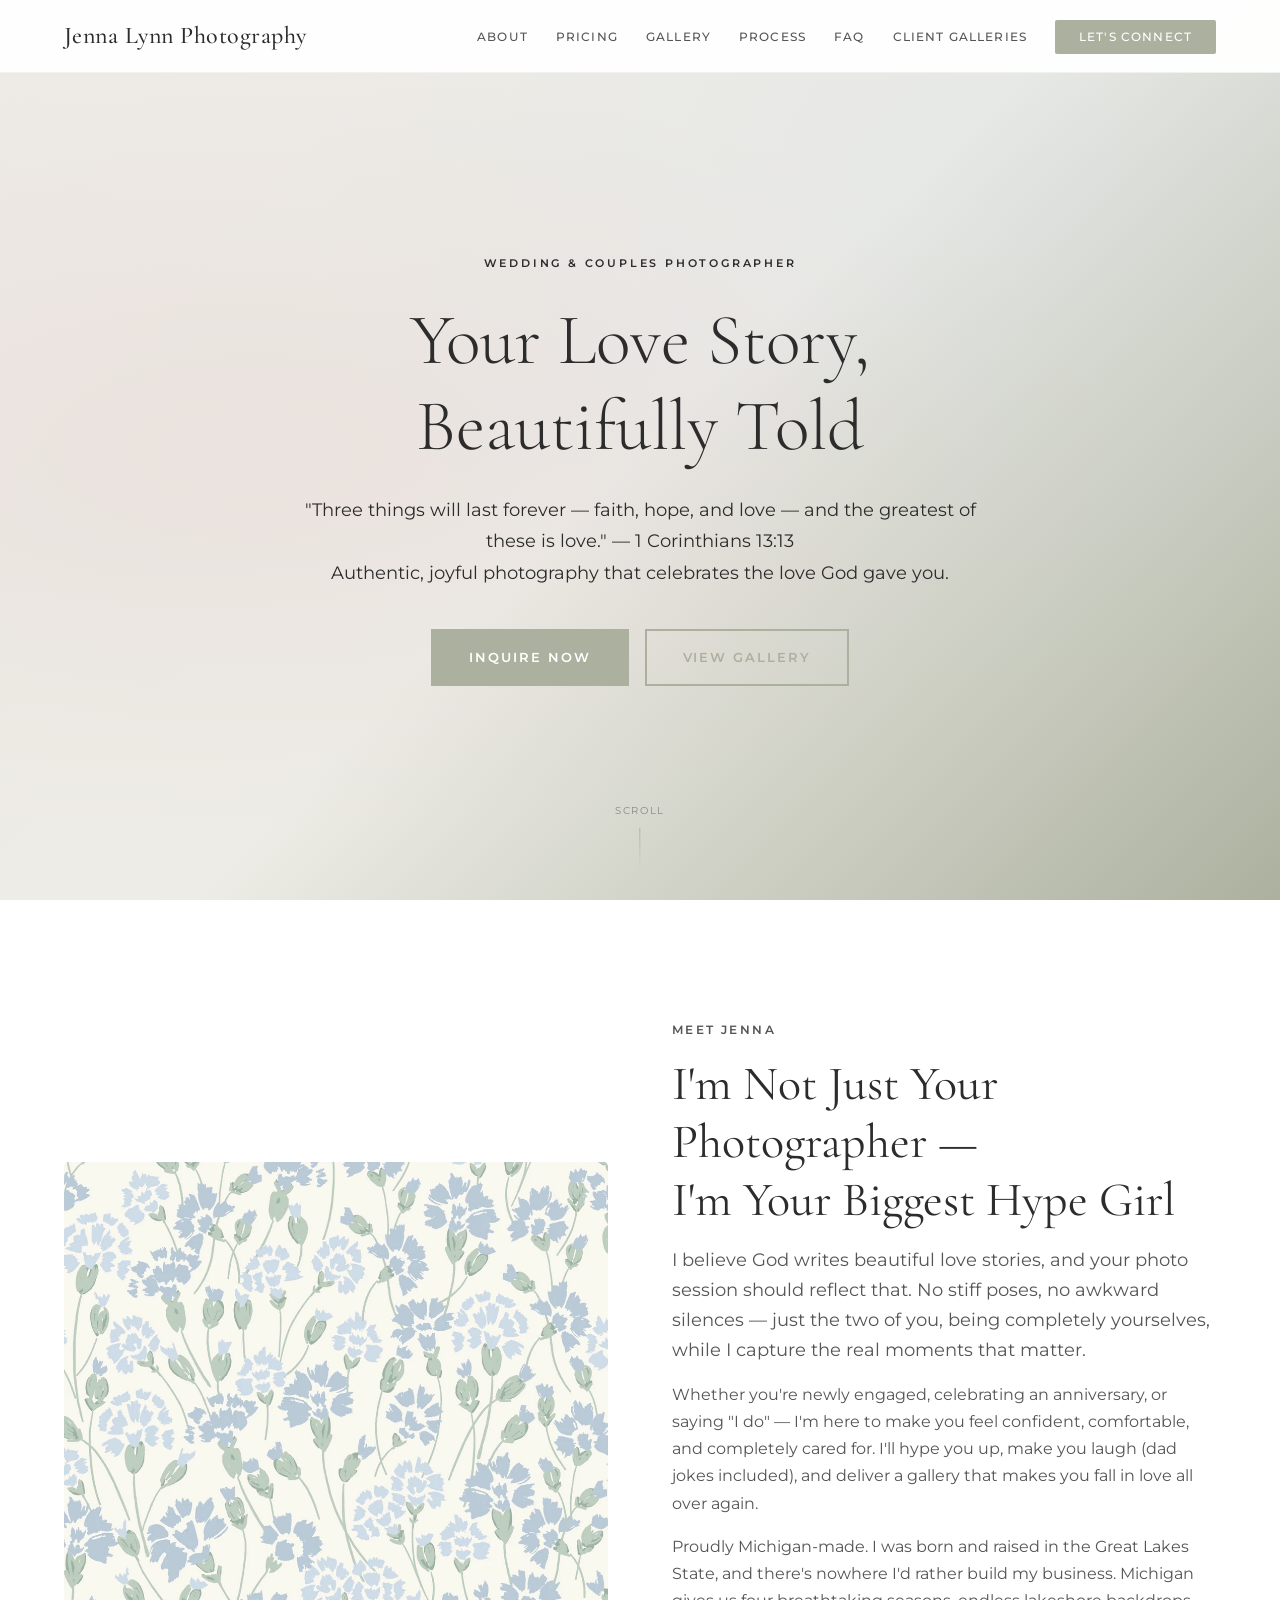
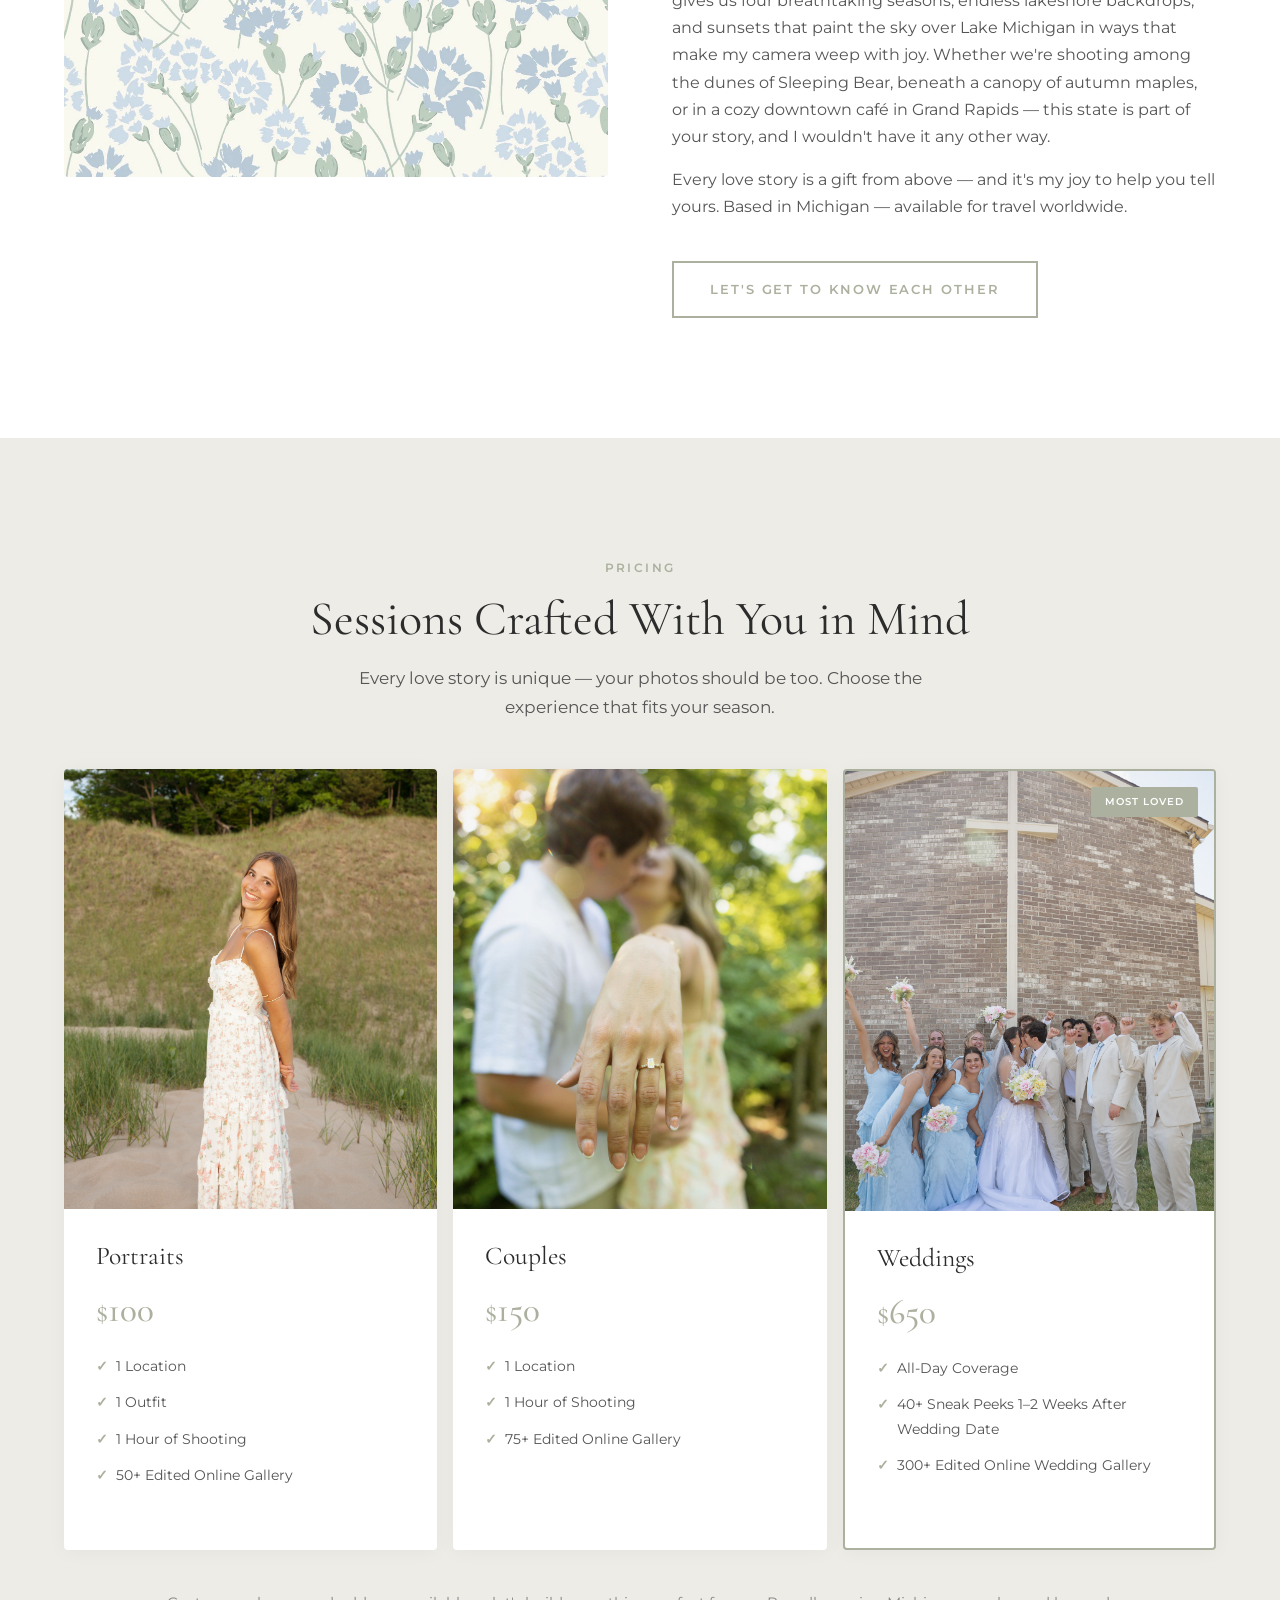
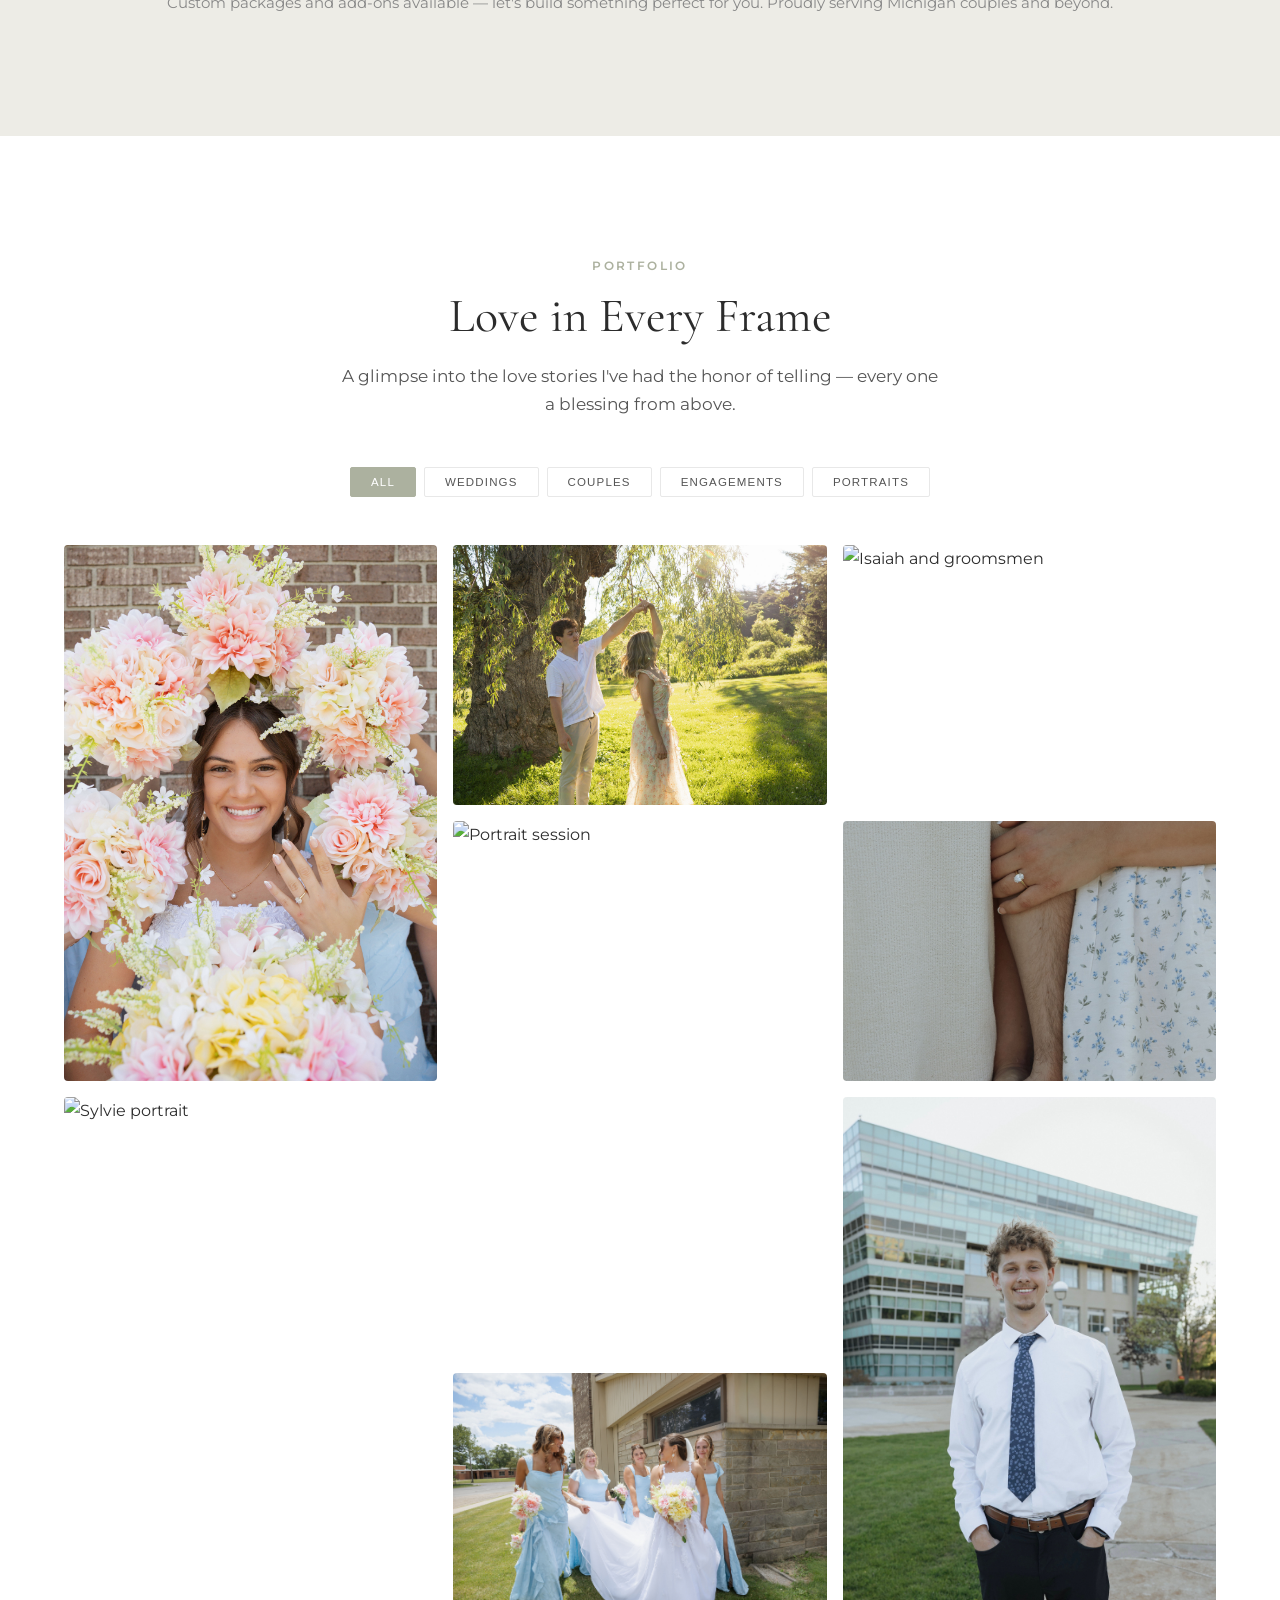
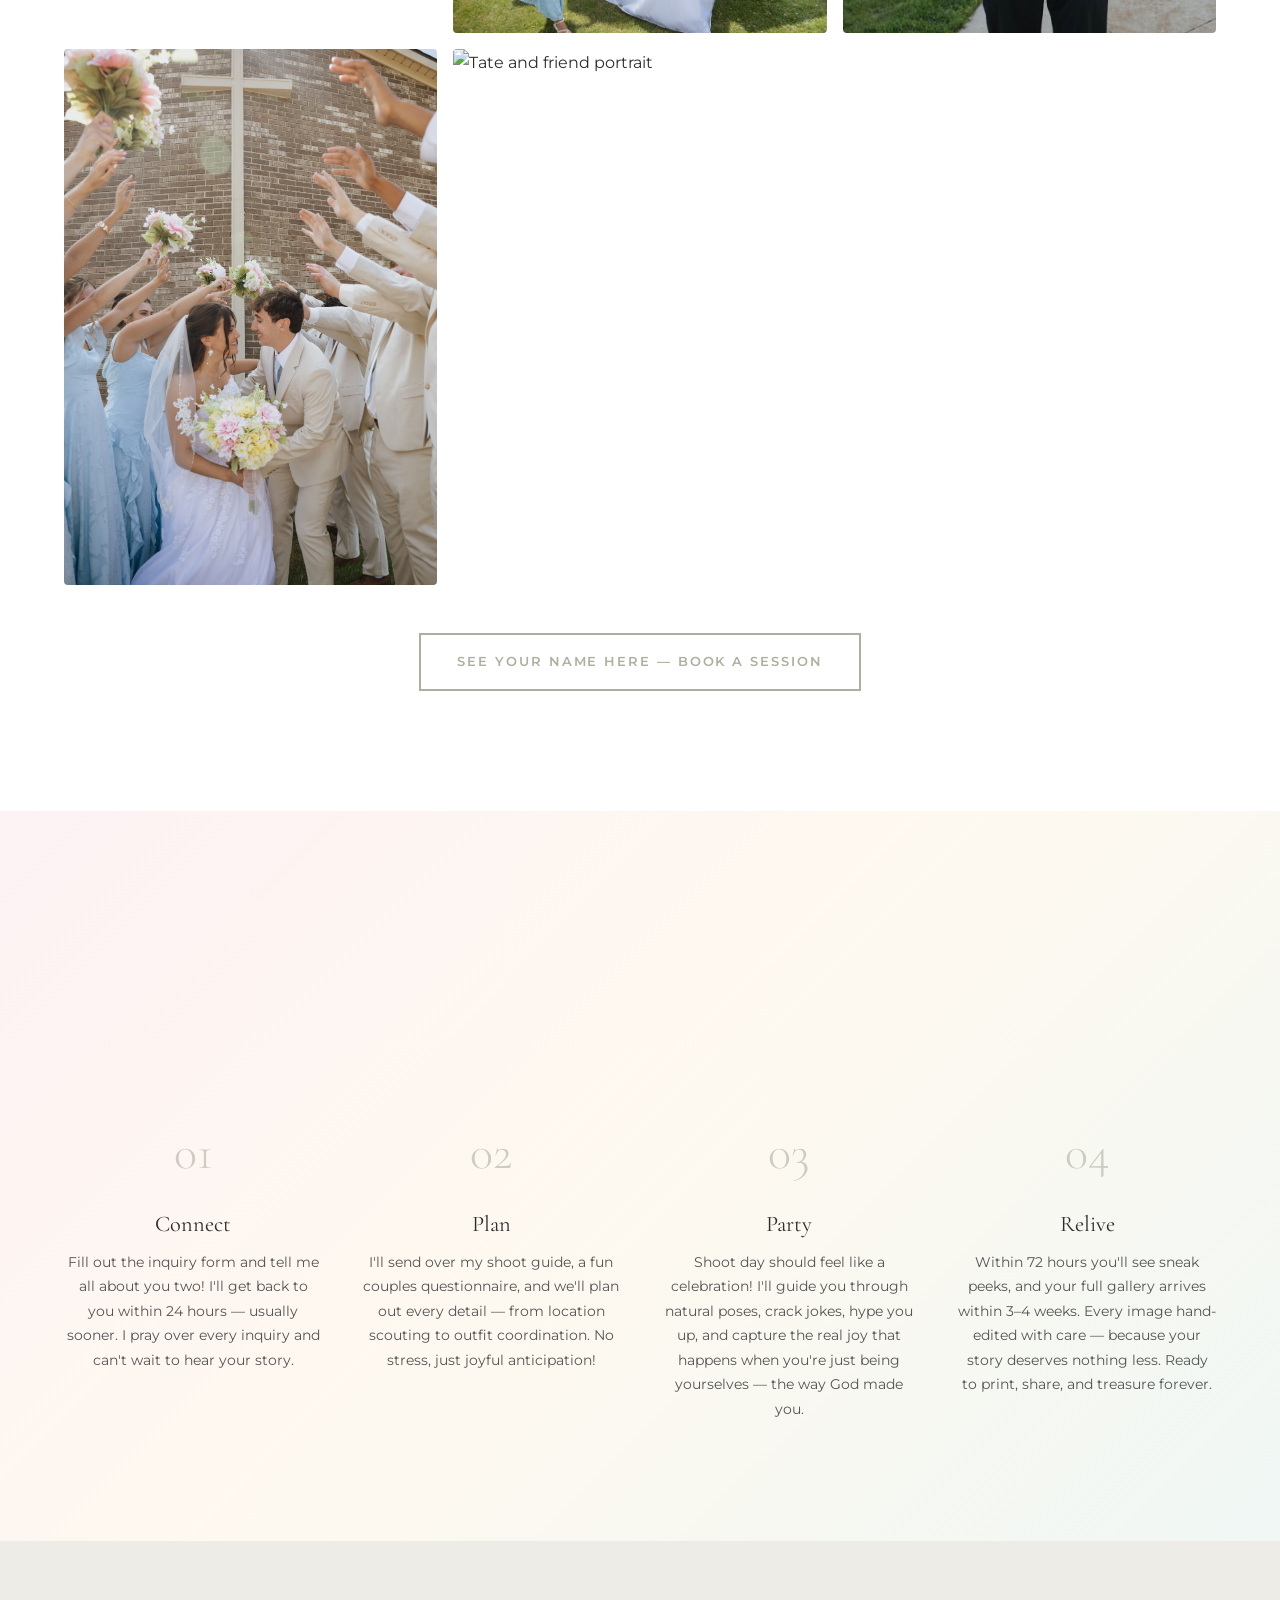
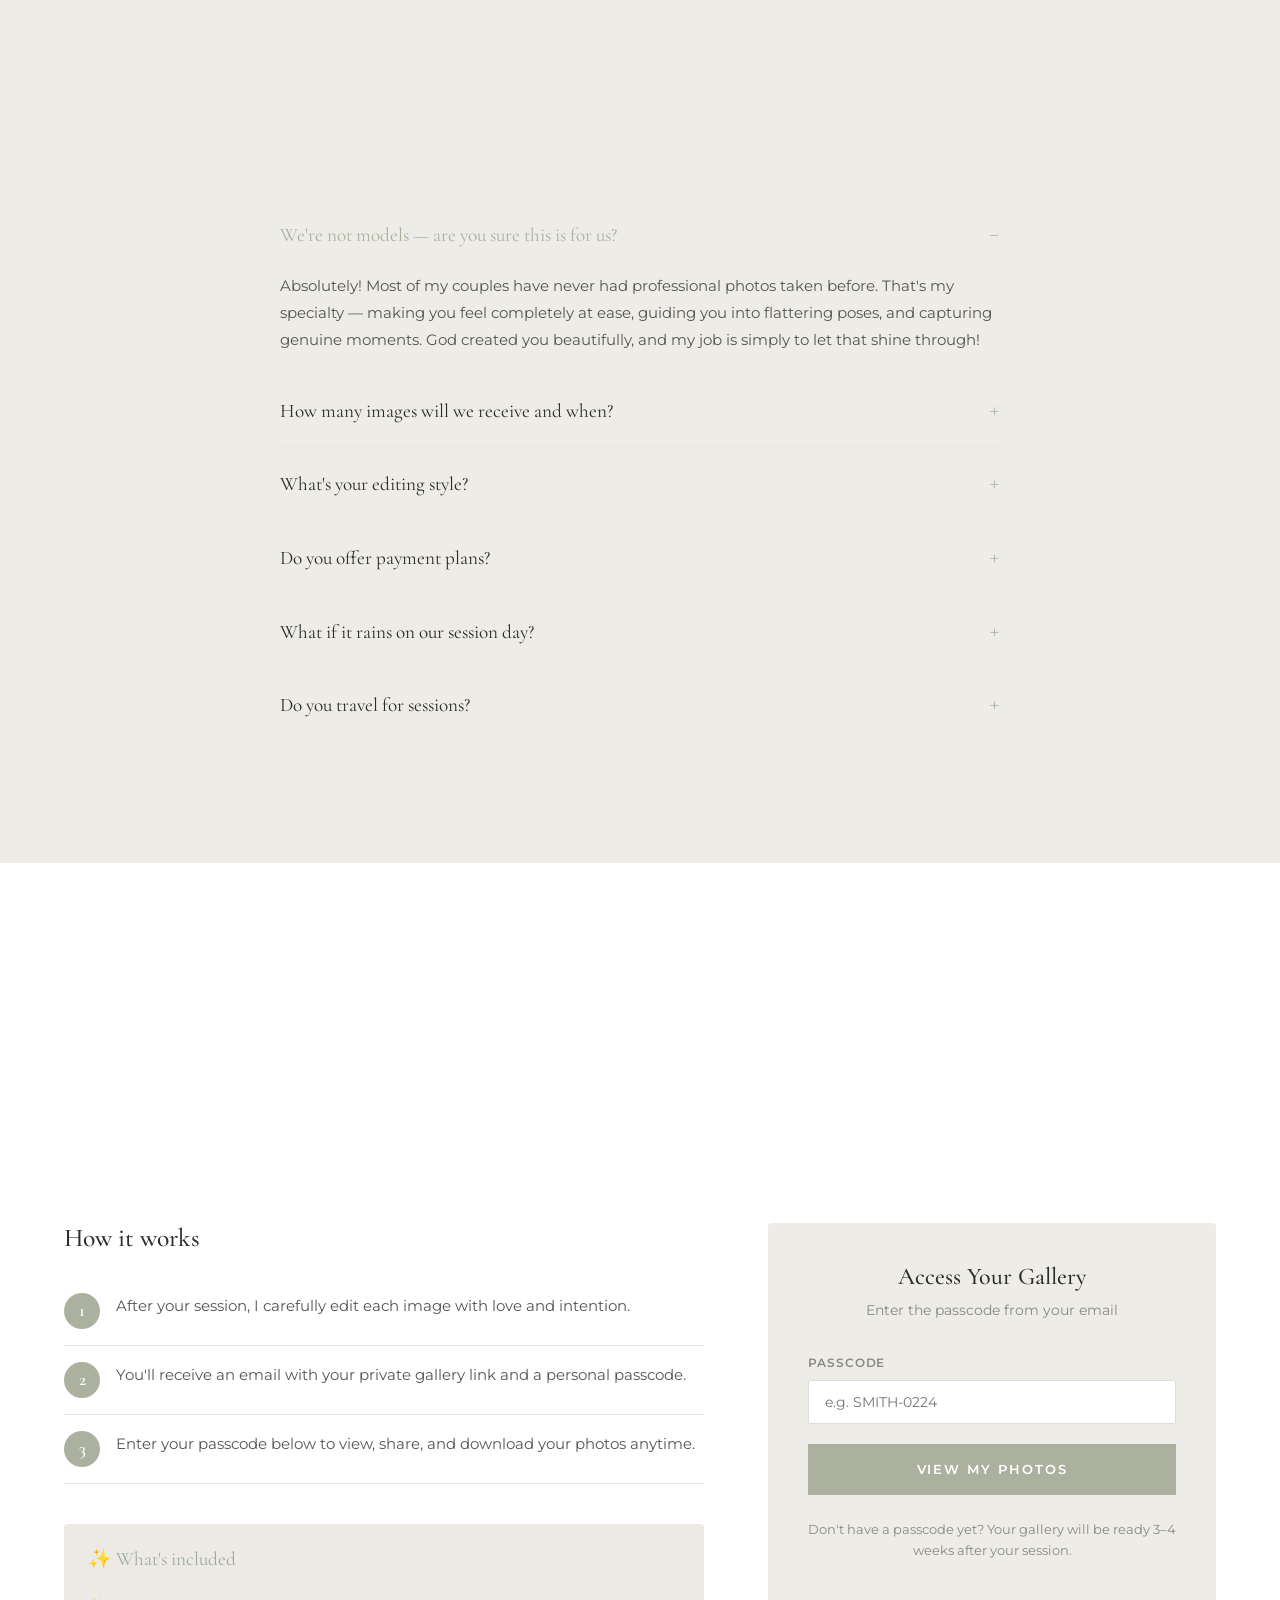
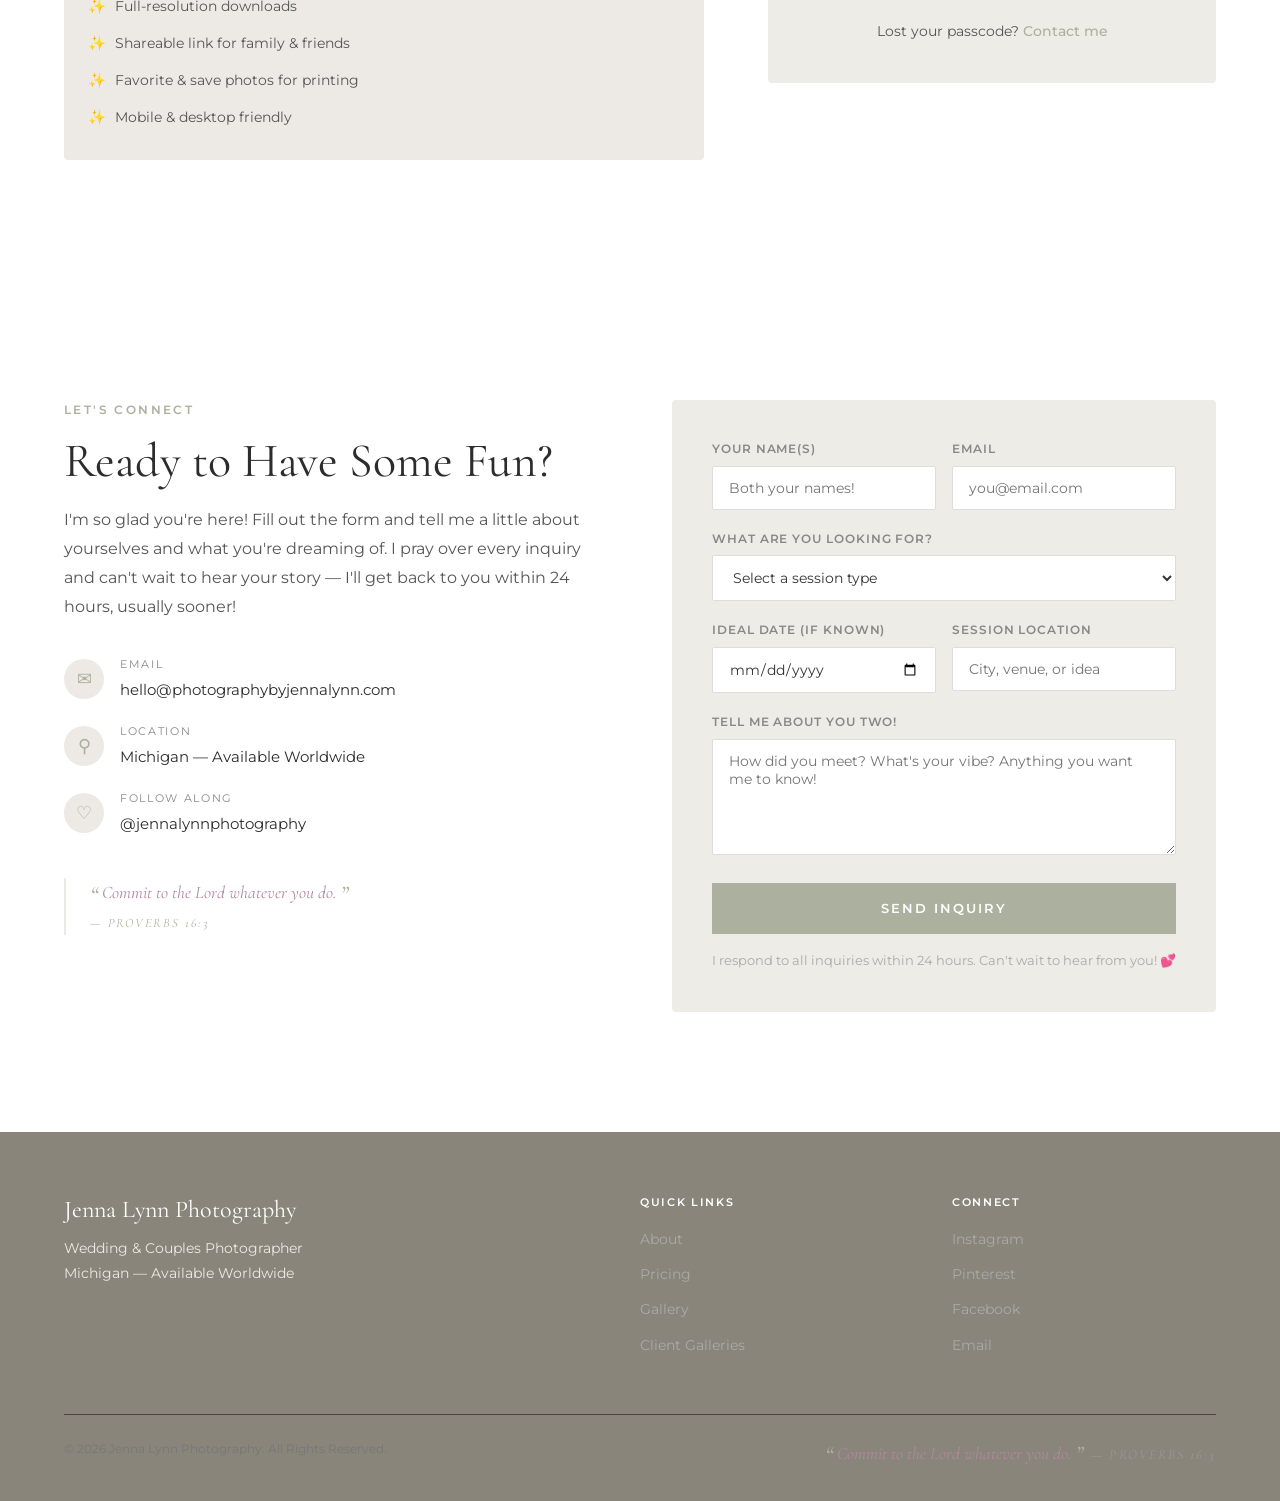
==== index.html @ 7e431a36 "Add new about-section portrait photo - Added jenna-portrait-new.jpg (1080x1221, EXIF stripped) to ab" ====
<!DOCTYPE html>
<html lang="en">
<head>
    <meta charset="UTF-8">
    <meta name="viewport" content="width=device-width, initial-scale=1.0">
    <meta name="description" content="Wedding and couples photography in Michigan, available worldwide. Sessions crafted with you in mind.">
    <title>Jenna Lynn Photography — Wedding &amp; Couples Photography</title>
    <meta property="og:type" content="website" />
    <meta property="og:title" content="Jenna Lynn Photography — Wedding &amp; Couples Photography" />
    <meta property="og:description" content="Wedding and couples photography in Michigan, available worldwide." />
    <meta property="og:image" content="photos/about/jenna-portrait-new.jpg" />
    <link rel="preconnect" href="https://fonts.googleapis.com">
    <link rel="preconnect" href="https://fonts.gstatic.com" crossorigin>
    <link href="https://fonts.googleapis.com/css2?family=Cormorant+Garamond:ital,wght@0,300;0,400;0,500;0,600;0,700;1,300;1,400;1,500&family=Montserrat:wght@300;400;500;600&display=swap" rel="stylesheet">
    <link rel="stylesheet" href="css/style.css">
    <style>
    /* ─── Theme Overrides (from CMS) ─── */
    :root {
        --rose: #acb19f;
        --rose-deep: #9baaa2;
        --rose-light: #edeae5;
        --charcoal: #2c2c2c;
        --gray: #555555;
        --ivory: #ffffff;
        --cream-deep: #edece6;
    }
    body { background: #ffffff; color: #2c2c2c; }
    .footer { background: #8a857a; color: #edeae5; }
    .section-pad, .about, .services, .portfolio, .process,
    .faq, .galleries, .contact {
        padding-top: 120px;
        padding-bottom: 120px;
    }
    .packages-grid { grid-template-columns: repeat(3, 1fr); gap: 16px; }
    .portfolio-grid { grid-template-columns: repeat(3, 1fr); gap: 16px; }
    .package-card { border-radius: 4px; }
    .btn { border-radius: 0px; }
    .ps-masonry { column-count: 3; column-gap: 4px; }
    .hero { background: linear-gradient(135deg, #edeae5 0%, #edece6 50%, #acb19f 100%); }
.hero-title, .hero-tag, .hero-sub { color: #2c2c2c; }

        @media (max-width: 600px) {
            .packages-grid, .portfolio-grid { grid-template-columns: repeat(1, 1fr) !important; gap: 0px !important; }
            .ps-masonry { column-count: 1 !important; column-gap: 0px !important; }
            body { font-size: 0.7rem; }
            .hero { min-height: 70vh !important; }
            .hero-title { font-size: 2.5rem !important; }
            .about, .services, .portfolio, .process, .faq, .galleries, .contact {
                padding-top: 60px !important; padding-bottom: 60px !important;
            }
            .ps-cover { min-height: 50vh !important; }
        .instagram { display: none !important; }
}
</style>
    <link rel="icon" type="image/svg+xml" href="data:image/svg+xml,<svg xmlns='http://www.w3.org/2000/svg' viewBox='0 0 100 100'><text y='.9em' font-size='90'>📸</text></svg>">
</head>
<body id="top">

<!-- ============ NAVIGATION ============ -->
<nav class="navbar" id="navbar">
    <div class="nav-inner">
        <a href="#top" class="logo">Jenna Lynn Photography</a>
        <button class="nav-toggle" id="navToggle" aria-label="Toggle menu">
            <span></span><span></span><span></span>
        </button>
        <ul class="nav-links" id="navLinks">
            <li><a href="#about">About</a></li>
            <li><a href="#services">Pricing</a></li>
            <li><a href="#portfolio">Gallery</a></li>
            <li><a href="#process">Process</a></li>

            <li><a href="#faq">FAQ</a></li>
            <li><a href="#galleries">Client Galleries</a></li>
            <li><a href="#contact" class="nav-cta">Let's Connect</a></li>
        </ul>
    </div>
</nav>

<!-- ============ HERO ============ -->
<header class="hero">
    <div class="hero-overlay"></div>
    <div class="hero-content">
        <p class="hero-tag fade-in-up">Wedding &amp; Couples Photographer</p>
        <h1 class="hero-title fade-in-up delay-1">Your Love Story,<br>Beautifully Told</h1>
        <p class="hero-sub fade-in-up delay-2">
            "Three things will last forever — faith, hope, and love — and the greatest of these is love." — 1 Corinthians 13:13<br>
            Authentic, joyful photography that celebrates the love God gave you.
        </p>
        <div class="hero-buttons fade-in-up delay-3">
            <a href="#contact" class="btn btn-primary">Inquire Now</a>
            <a href="#portfolio" class="btn btn-outline">View Gallery</a>
        </div>
    </div>
    <div class="hero-scroll">
        <span>Scroll</span>
        <div class="hero-scroll-line"></div>
    </div>
</header>

<!-- ============ ABOUT ============ -->
<section class="about" id="about">
    <div class="container">
        <div class="about-grid">
            <div class="about-image">
                <div class="about-image-inner">
                    <img src="photos/about/jenna-portrait-new.jpg" alt="Jenna Lynn Photography" loading="lazy">
                </div>
            </div>
            <div class="about-text">
                <p class="section-label">Meet Jenna</p>
                <h2 class="section-title">I'm Not Just Your Photographer —<br>I'm Your Biggest Hype Girl</h2>
                <p class="lead">I believe God writes beautiful love stories, and your photo session should reflect that. No stiff poses, no awkward silences — just the two of you, being completely yourselves, while I capture the real moments that matter.</p>
<p class="">Whether you're newly engaged, celebrating an anniversary, or saying &quot;I do&quot; — I'm here to make you feel confident, comfortable, and completely cared for. I'll hype you up, make you laugh (dad jokes included), and deliver a gallery that makes you fall in love all over again.</p>
<p class="">Proudly Michigan-made. I was born and raised in the Great Lakes State, and there's nowhere I'd rather build my business. Michigan gives us four breathtaking seasons, endless lakeshore backdrops, and sunsets that paint the sky over Lake Michigan in ways that make my camera weep with joy. Whether we're shooting among the dunes of Sleeping Bear, beneath a canopy of autumn maples, or in a cozy downtown café in Grand Rapids — this state is part of your story, and I wouldn't have it any other way.</p>
<p class="">Every love story is a gift from above — and it's my joy to help you tell yours. Based in Michigan — available for travel worldwide.</p>

                <a href="#contact" class="btn btn-outline">Let's Get to Know Each Other</a>
            </div>
        </div>
    </div>
</section>

<!-- ============ SERVICES ============ -->
<section class="services" id="services">
    <div class="container">
        <div class="section-header">
            <p class="section-label">Pricing</p>
            <h2 class="section-title">Sessions Crafted With You in Mind</h2>
            <p class="section-sub">Every love story is unique — your photos should be too. Choose the experience that fits your season.</p>
        </div>
        <div class="packages-grid">

        <div class="package-card">
            
            <div class="package-card-img">
                <img src="photos/pricing/Tate_Friend_Portrait_Service.JPG" alt="Portraits" loading="lazy">
            </div>
            <div class="package-body">
                <h3>Portraits</h3>
                <p class="package-price">$<span class="price-amount">100</span></p>
                <ul class="package-features">
                    <li><span class="check">✓</span> 1 Location</li>
<li><span class="check">✓</span> 1 Outfit</li>
<li><span class="check">✓</span> 1 Hour of Shooting</li>
<li><span class="check">✓</span> 50+ Edited Online Gallery</li>

                </ul>
            </div>
        </div>
        <div class="package-card">
            
            <div class="package-card-img">
                <img src="photos/pricing/jesse-and-sam-engagement-card.jpeg" alt="Couples" loading="lazy">
            </div>
            <div class="package-body">
                <h3>Couples</h3>
                <p class="package-price">$<span class="price-amount">150</span></p>
                <ul class="package-features">
                    <li><span class="check">✓</span> 1 Location</li>
<li><span class="check">✓</span> 1 Hour of Shooting</li>
<li><span class="check">✓</span> 75+ Edited Online Gallery</li>

                </ul>
            </div>
        </div>
        <div class="package-card package-featured">
            <div class="package-badge">Most Loved</div>
            <div class="package-card-img">
                <img src="photos/pricing/G_I_WedParty_Cross_Kiss.jpeg" alt="Weddings" loading="lazy" style="object-position: 63% 38%;">
            </div>
            <div class="package-body">
                <h3>Weddings</h3>
                <p class="package-price">$<span class="price-amount">650</span></p>
                <ul class="package-features">
                    <li><span class="check">✓</span> All-Day Coverage</li>
<li><span class="check">✓</span> 40+ Sneak Peeks 1–2 Weeks After Wedding Date</li>
<li><span class="check">✓</span> 300+ Edited Online Wedding Gallery</li>

                </ul>
            </div>
        </div>
        </div>
        <p class="custom-note">Custom packages and add-ons available — let's build something perfect for you. Proudly serving Michigan couples and beyond.</p>
    </div>
</section>

<!-- ============ PORTFOLIO ============ -->
<section class="portfolio" id="portfolio">
    <div class="container">
        <div class="section-header">
            <p class="section-label">Portfolio</p>
            <h2 class="section-title">Love in Every Frame</h2>
            <p class="section-sub">A glimpse into the love stories I've had the honor of telling — every one a blessing from above.</p>
        </div>
        <div class="portfolio-filters">
            <button class="filter-btn active" data-filter="all">All</button>
            <button class="filter-btn" data-filter="wedding">Weddings</button>
            <button class="filter-btn" data-filter="couples">Couples</button>
            <button class="filter-btn" data-filter="engagement">Engagements</button>
            <button class="filter-btn" data-filter="portrait">Portraits</button>
        </div>
        <div class="portfolio-grid" id="portfolioGrid">

            <div class="portfolio-item portfolio-tall" data-category="wedding">
                <img src="photos/gallery/weddings/Gracie_FlowerRing.jpeg" alt="Wedding flower ring detail" loading="lazy">
                <div class="portfolio-overlay"><span class="portfolio-cat">Wedding</span></div>
            </div>
            <div class="portfolio-item" data-category="couples">
                <img src="photos/gallery/couples/JennaLynnPhotography-641.jpg" alt="Couples session photo" loading="lazy">
                <div class="portfolio-overlay"><span class="portfolio-cat">Couples</span></div>
            </div>
            <div class="portfolio-item" data-category="wedding">
                <img src="photos/gallery/weddings/Isaiah&groomsmen.jpg" alt="Isaiah and groomsmen" loading="lazy" style="object-position: 50% 75%;">
                <div class="portfolio-overlay"><span class="portfolio-cat">Wedding</span></div>
            </div>
            <div class="portfolio-item portfolio-tall" data-category="portrait">
                <img src="photos/gallery/portraits/tate-and-friends-running.jpg" alt="Portrait session" loading="lazy">
                <div class="portfolio-overlay"><span class="portfolio-cat">Portrait</span></div>
            </div>
            <div class="portfolio-item" data-category="engagement">
                <img src="photos/gallery/engagements/gracie-isaiah-engagement-1.jpeg" alt="Engagement session" loading="lazy">
                <div class="portfolio-overlay"><span class="portfolio-cat">Engagement</span></div>
            </div>
            <div class="portfolio-item portfolio-tall" data-category="portrait">
                <img src="photos/gallery/portraits/Sylvie_Bear_Overshoulder.jpg" alt="Sylvie portrait" loading="lazy">
                <div class="portfolio-overlay"><span class="portfolio-cat">Portrait</span></div>
            </div>
            <div class="portfolio-item portfolio-tall" data-category="portrait">
                <img src="photos/gallery/portraits/matt-grad.jpeg" alt="Graduation portrait" loading="lazy">
                <div class="portfolio-overlay"><span class="portfolio-cat">Portrait</span></div>
            </div>
            <div class="portfolio-item" data-category="wedding">
                <img src="photos/gallery/weddings/Gracie_Bridal_Outside.jpeg" alt="Bride outside portrait" loading="lazy">
                <div class="portfolio-overlay"><span class="portfolio-cat">Wedding</span></div>
            </div>
            <div class="portfolio-item portfolio-tall" data-category="wedding">
                <img src="photos/gallery/weddings/G_I_WedParty_Tunnel.jpeg" alt="Wedding party tunnel" loading="lazy">
                <div class="portfolio-overlay"><span class="portfolio-cat">Wedding</span></div>
            </div>
            <div class="portfolio-item portfolio-tall" data-category="portrait">
                <img src="photos/gallery/portraits/Tate_Friend_Portrait.JPG" alt="Tate and friend portrait" loading="lazy">
                <div class="portfolio-overlay"><span class="portfolio-cat">Portrait</span></div>
            </div>
        </div>
        <div class="gallery-cta">
            <a href="#contact" class="btn btn-outline">See Your Name Here — Book a Session</a>
        </div>
    </div>
</section>

<!-- ============ PROCESS ============ -->
<section class="process" id="process">
    <div class="container">
        <div class="section-header">
            <p class="section-label">How It Works</p>
            <h2 class="section-title">From First Hello to Final Gallery</h2>
            <p class="section-sub">I've designed every step to be easy, personal, and actually fun.</p>
        </div>
        <div class="process-grid">

            <div class="process-step">
                <div class="process-number">01</div>
                <h3>Connect</h3>
                <p>Fill out the inquiry form and tell me all about you two! I'll get back to you within 24 hours — usually sooner. I pray over every inquiry and can't wait to hear your story.</p>
            </div>
            <div class="process-step">
                <div class="process-number">02</div>
                <h3>Plan</h3>
                <p>I'll send over my shoot guide, a fun couples questionnaire, and we'll plan out every detail — from location scouting to outfit coordination. No stress, just joyful anticipation!</p>
            </div>
            <div class="process-step">
                <div class="process-number">03</div>
                <h3>Party</h3>
                <p>Shoot day should feel like a celebration! I'll guide you through natural poses, crack jokes, hype you up, and capture the real joy that happens when you're just being yourselves — the way God made you.</p>
            </div>
            <div class="process-step">
                <div class="process-number">04</div>
                <h3>Relive</h3>
                <p>Within 72 hours you'll see sneak peeks, and your full gallery arrives within 3–4 weeks. Every image hand-edited with care — because your story deserves nothing less. Ready to print, share, and treasure forever.</p>
            </div>
        </div>
    </div>
</section>



<!-- ============ FAQ ============ -->
<section class="faq" id="faq">
    <div class="container">
        <div class="section-header">
            <p class="section-label">Got Questions?</p>
            <h2 class="section-title">The Couple Session Q&amp;A</h2>
        </div>
        <div class="faq-list">

            <details class="faq-item" open>
                <summary>We're not models — are you sure this is for us?</summary>
                <div class="faq-answer">
                    <p>Absolutely! Most of my couples have never had professional photos taken before. That's my specialty — making you feel completely at ease, guiding you into flattering poses, and capturing genuine moments. God created you beautifully, and my job is simply to let that shine through!</p>
                </div>
            </details>
            <details class="faq-item">
                <summary>How many images will we receive and when?</summary>
                <div class="faq-answer">
                    <p>Depending on your session length, you'll receive 50–75+ fully edited high-resolution images. Sneak peeks land in your inbox within 72 hours, and the full gallery is delivered within 3–4 weeks.</p>
                </div>
            </details>
            <details class="faq-item">
                <summary>What's your editing style?</summary>
                <div class="faq-answer">
                    <p>My style is bright, warm, and true-to-life with a touch of editorial polish. I focus on clean skin tones, vibrant colors, and natural light — photos that feel timeless, not trendy.</p>
                </div>
            </details>
            <details class="faq-item">
                <summary>Do you offer payment plans?</summary>
                <div class="faq-answer">
                    <p>Yes! I totally understand that life gets expensive. Payment plans are available for all packages — just ask when you inquire. I never want cost to be the reason you miss out on documenting the love story God gave you.</p>
                </div>
            </details>
            <details class="faq-item">
                <summary>What if it rains on our session day?</summary>
                <div class="faq-answer">
                    <p>No worries! I keep a close eye on the forecast and we'll reschedule if needed — no extra charge. Some of my favorite sessions have happened on overcast days with the most beautiful soft light. Even the weather is in His hands!</p>
                </div>
            </details>
            <details class="faq-item">
                <summary>Do you travel for sessions?</summary>
                <div class="faq-answer">
                    <p>Yes! I'm based in Michigan and include travel within a 30-mile radius. For destinations further afield, I'm happy to provide a custom travel quote. Adventure sessions are my favorite!</p>
                </div>
            </details>
        </div>
    </div>
</section>

<!-- ============ CLIENT GALLERIES ============ -->
<section class="galleries" id="galleries">
    <div class="container">
        <div class="section-header">
            <p class="section-label">For Clients</p>
            <h2 class="section-title">Your private gallery awaits</h2>
            <p class="section-sub">Once your photos are edited and ready, they'll be available in your personal, password-protected gallery. View, share with family, and download your favorites — all in one place.</p>
        </div>
        <div class="gallery-access">
            <div class="gallery-info">
                <h3>How it works</h3>
                <ol class="gallery-steps">

                    <li>
                        <span class="step-num">1</span>
                        <span>After your session, I carefully edit each image with love and intention.</span>
                    </li>
                    <li>
                        <span class="step-num">2</span>
                        <span>You'll receive an email with your private gallery link and a personal passcode.</span>
                    </li>
                    <li>
                        <span class="step-num">3</span>
                        <span>Enter your passcode below to view, share, and download your photos anytime.</span>
                    </li>
                </ol>
                <div class="gallery-feature">
                    <h4>✨ What's included</h4>
                    <ul>
<li>Full-resolution downloads</li>
<li>Shareable link for family &amp; friends</li>
<li>Favorite &amp; save photos for printing</li>
<li>Mobile &amp; desktop friendly</li>

                    </ul>
                </div>
            </div>
            <div class="gallery-login-card">
                <h3>Access Your Gallery</h3>
                <p class="gallery-login-sub">Enter the passcode from your email</p>
                <form id="galleryLoginForm">
                    <div class="form-field">
                        <label for="galleryCode">Passcode</label>
                        <input type="text" id="galleryCode" placeholder="e.g. SMITH-0224" required>
                    </div>
                    <button type="submit" class="btn btn-primary btn-full">View My Photos</button>
                    <p class="gallery-hint" id="galleryHint">
                        Don't have a passcode yet? Your gallery will be ready
                        3–4 weeks after your session.
                    </p>
                    <p class="gallery-error" id="galleryError"></p>
                </form>
                <p class="gallery-contact">
                    Lost your passcode?
                    <a href="#contact">Contact me</a>
                </p>
            </div>
        </div>
    </div>
</section>

<!-- ============ CONTACT ============ -->
<section class="contact" id="contact">
    <div class="container">
        <div class="contact-grid">
            <div class="contact-info">
                <p class="section-label">Let's Connect</p>
                <h2 class="section-title">Ready to Have Some Fun?</h2>
                <p class="lead">I'm so glad you're here! Fill out the form and tell me a little about yourselves and what you're dreaming of. I pray over every inquiry and can't wait to hear your story — I'll get back to you within 24 hours, usually sooner!</p>
                <div class="contact-details">
                    <div class="contact-item">
                        <span class="contact-icon">✉</span>
                        <div>
                            <small>Email</small>
                            <a href="mailto:hello@photographybyjennalynn.com">hello@photographybyjennalynn.com</a>
                        </div>
                    </div>
                    <div class="contact-item">
                        <span class="contact-icon">⚲</span>
                        <div>
                            <small>Location</small>
                            <span>Michigan — Available Worldwide</span>
                        </div>
                    </div>
                    <div class="contact-item">
                        <span class="contact-icon">♡</span>
                        <div>
                            <small>Follow Along</small>
                            <a href="#">@jennalynnphotography</a>
                        </div>
                    </div>
                </div>
                <p class="contact-verse">
                    <span class="verse-mark">&ldquo;</span>
                    Commit to the Lord whatever you do.
                    <span class="verse-mark">&rdquo;</span>
                    <small>— Proverbs 16:3</small>
                </p>
            </div>
            <div class="contact-form-card">
                <form id="contactForm" class="contact-form">
                    <div class="form-row">
                        <div class="form-field">
                            <label for="name">Your Name(s)</label>
                            <input type="text" id="name" name="name" placeholder="Both your names!" required>
                        </div>
                        <div class="form-field">
                            <label for="email">Email</label>
                            <input type="email" id="email" name="email" placeholder="you@email.com" required>
                        </div>
                    </div>
                    <div class="form-field">
                        <label for="eventType">What are you looking for?</label>
                        <select id="eventType" name="session_type" required>
                            <option value="">Select a session type</option>
                            <option value="couples">Couples Session</option>
<option value="engagement">Engagement Session</option>
<option value="wedding">Wedding Collection</option>
<option value="something else!">Something else!</option>

                        </select>
                    </div>
                    <div class="form-row">
                        <div class="form-field">
                            <label for="date">Ideal Date (if known)</label>
                            <input type="date" id="date" name="date">
                        </div>
                        <div class="form-field">
                            <label for="location">Session Location</label>
                            <input type="text" id="location" name="location" placeholder="City, venue, or idea">
                        </div>
                    </div>
                    <div class="form-field">
                        <label for="message">Tell me about you two!</label>
                        <textarea id="message" name="message" rows="5" required
                            placeholder="How did you meet? What's your vibe? Anything you want me to know!"></textarea>
                    </div>
                    <button type="submit" class="btn btn-primary btn-full">Send Inquiry</button>
                    <p class="form-note">I respond to all inquiries within 24 hours. Can't wait to hear from you! 💕</p>
                    <p class="form-success" id="formSuccess">
                        ♡ Yay! Your inquiry is on its way! I'll get back to you within 24 hours. Can't wait to hear more about you two! 💕
                    </p>
                </form>
            </div>
        </div>
    </div>
</section>

<!-- ============ FOOTER ============ -->
<footer class="footer">
    <div class="container">
        <div class="footer-grid">
            <div class="footer-col footer-brand">
                <h3>Jenna Lynn Photography</h3>
                <p class="footer-tagline">Wedding &amp; Couples Photographer<br>Michigan — Available Worldwide</p>
            </div>
            <div class="footer-col">
                <h4>Quick Links</h4>
                <ul>
                    <li><a href="#about">About</a></li>
                    <li><a href="#services">Pricing</a></li>
                    <li><a href="#portfolio">Gallery</a></li>
                    <li><a href="#galleries">Client Galleries</a></li>
                </ul>
            </div>
            <div class="footer-col">
                <h4>Connect</h4>
                <ul>
                    <li><a href="#">Instagram</a></li>
                    <li><a href="#">Pinterest</a></li>
                    <li><a href="#">Facebook</a></li>
                    <li><a href="mailto:hello@photographybyjennalynn.com">Email</a></li>
                </ul>
            </div>
        </div>
        <div class="footer-bottom">
            <p>&copy; 2026 Jenna Lynn Photography. All Rights Reserved.</p>
            <p class="footer-verse">
                <span class="verse-mark">&ldquo;</span>
                Commit to the Lord whatever you do.
                <span class="verse-mark">&rdquo;</span>
                <small>— Proverbs 16:3</small>
            </p>
        </div>
    </div>
</footer>

<!-- ============ LIGHTBOX ============ -->
<div class="lightbox" id="lightbox" aria-hidden="true">
    <button class="lightbox-close" id="lightboxClose" aria-label="Close">&times;</button>
    <button class="lightbox-prev" id="lightboxPrev" aria-label="Previous">‹</button>
    <button class="lightbox-next" id="lightboxNext" aria-label="Next">›</button>
    <div class="lightbox-content" id="lightboxContent">
        <img id="lightboxImg" src="" alt="">
    </div>
</div>

<script src="js/script.js"></script>
</body>
</html>
---- css/style.css ----
/* ═══════════════════════════════════════════════════════════════
   JENNA LYNN PHOTOGRAPHY — Wedding & Couples Photography
   Theme: Bright · Airy · Feminine · Christian warmth
   Palette: Rose Pink (#c4758a) · Soft Cream · White · Sage accents
   Fonts: Cormorant Garamond (serif) + Montserrat (sans)
   ═══════════════════════════════════════════════════════════════ */

/* ─── Design Tokens ─── */
:root {
    /* Colors — matching photographybyjennalynn.com */
    --rose: #c4758a;
    --rose-deep: #a85a70;
    --rose-soft: #b0899e;
    --rose-light: #fdf2f4;

    --sage: #a8c4a2;
    --sage-deep: #7a9b74;
    --sage-soft: #f0f7f4;

    --cream: #fef9f0;
    --cream-deep: #fafafa;
    --ivory: #ffffff;

    --charcoal: #2c2c2c;
    --gray: #555;
    --gray-light: #888;
    --gray-faint: #aaa;
    --border: #e8e8e8;
    --border-light: #ddd;

    /* Typography */
    --font-serif: 'Cormorant Garamond', Georgia, serif;
    --font-sans: 'Montserrat', -apple-system, sans-serif;

    /* Spacing */
    --section-pad: 120px 0;
    --container-width: 1200px;
    --radius: 4px;
    --radius-lg: 8px;

    /* Transitions */
    --transition: all 0.3s ease;
    --transition-slow: all 0.5s ease;
    --transition-fast: all 0.2s ease;
}

/* ─── Reset & Base ─── */
*, *::before, *::after { margin: 0; padding: 0; box-sizing: border-box; }

html { scroll-behavior: smooth; scroll-padding-top: 80px; font-size: 16px; }

body {
    font-family: var(--font-sans);
    font-weight: 400;
    color: var(--charcoal);
    line-height: 1.7;
    background: var(--ivory);
    -webkit-font-smoothing: antialiased;
    overflow-x: hidden;
}

img { max-width: 100%; display: block; }
a { color: inherit; text-decoration: none; transition: color 0.2s; }
ul { list-style: none; }
em { font-style: italic; }

h1, h2, h3, h4, h5, h6 {
    font-family: var(--font-serif);
    font-weight: 400;
    line-height: 1.2;
}

/* ─── Container ─── */
.container {
    max-width: var(--container-width);
    margin: 0 auto;
    padding: 0 24px;
}

/* ─── Typography ─── */
.section-title {
    font-family: var(--font-serif);
    font-size: clamp(2rem, 4vw, 3rem);
    font-weight: 400;
    color: var(--charcoal);
    line-height: 1.2;
    margin-bottom: 16px;
}

.section-title em {
    color: var(--rose);
    font-style: italic;
}

.section-label {
    font-family: var(--font-sans);
    font-size: 0.75rem;
    font-weight: 600;
    letter-spacing: 0.2em;
    text-transform: uppercase;
    color: var(--rose);
    margin-bottom: 12px;
}

.section-sub {
    font-size: 1.05rem;
    color: var(--gray);
    max-width: 600px;
    margin: 0 auto 48px;
}

.section-header {
    text-align: center;
    margin-bottom: 48px;
}

/* ─── Scripture verse styling ─── */
.verse-mark {
    font-family: var(--font-serif);
    font-size: 1.6rem;
    color: var(--rose);
    line-height: 0;
    position: relative;
    top: 0.3rem;
}

.contact-verse, .footer-verse {
    font-family: var(--font-serif);
    font-style: italic;
    font-size: 1.1rem;
    color: var(--rose-soft);
    line-height: 1.7;
}

.contact-verse small, .footer-verse small {
    display: block;
    font-size: 0.8rem;
    letter-spacing: 0.15em;
    text-transform: uppercase;
    color: var(--rose);
    margin-top: 0.3rem;
}

.contact-verse {
    margin-top: 2rem;
    padding-left: 1.5rem;
    border-left: 2px solid var(--rose-light);
}

/* ─── Buttons ─── */
.btn {
    display: inline-block;
    font-family: var(--font-sans);
    font-size: 0.8rem;
    font-weight: 600;
    letter-spacing: 0.15em;
    text-transform: uppercase;
    padding: 16px 36px;
    border-radius: 0;
    border: 2px solid var(--rose);
    cursor: pointer;
    transition: var(--transition);
    text-align: center;
}

.btn-primary {
    background: var(--rose);
    color: var(--ivory);
    border-color: var(--rose);
}

.btn-primary:hover {
    background: var(--rose-deep);
    border-color: var(--rose-deep);
}

.btn-outline {
    background: transparent;
    color: var(--rose);
}

.btn-outline:hover {
    background: var(--rose);
    color: var(--ivory);
}

.btn-soft {
    background: var(--rose-light);
    color: var(--rose-deep);
    border: 1px solid var(--rose-soft);
}

.btn-soft:hover {
    background: var(--rose);
    color: var(--ivory);
}

.btn-small {
    padding: 8px 20px;
    font-size: 0.7rem;
}

.btn-full {
    width: 100%;
    display: block;
}

/* ═══════════════════════════════════════════════════════════════
   NAVIGATION
   ═══════════════════════════════════════════════════════════════ */
.navbar {
    position: fixed;
    top: 0;
    left: 0;
    width: 100%;
    z-index: 1000;
    padding: 0;
    background: rgba(255,255,255,0.95);
    backdrop-filter: blur(10px);
    -webkit-backdrop-filter: blur(10px);
    border-bottom: 1px solid rgba(0,0,0,0.05);
    transition: box-shadow 0.3s ease;
}

.navbar.scrolled, .navbar-solid {
    box-shadow: 0 2px 20px rgba(0,0,0,0.08);
}

.nav-inner {
    max-width: var(--container-width);
    margin: 0 auto;
    padding: 0 24px;
    display: flex;
    justify-content: space-between;
    align-items: center;
    height: 72px;
}

.logo {
    font-family: var(--font-serif);
    font-size: 1.5rem;
    font-weight: 500;
    color: var(--charcoal);
    letter-spacing: 0.02em;
}

.nav-links {
    display: flex;
    gap: 28px;
    align-items: center;
}

.nav-links a {
    font-size: 0.72rem;
    font-weight: 500;
    letter-spacing: 0.1em;
    text-transform: uppercase;
    color: var(--gray);
}

.nav-links a:hover { color: var(--rose); }

.nav-cta {
    background: var(--rose);
    color: var(--ivory) !important;
    padding: 10px 24px;
    border-radius: 2px;
    transition: background 0.3s !important;
}

.nav-cta:hover { background: var(--rose-deep) !important; }

.nav-toggle {
    display: none;
    flex-direction: column;
    gap: 5px;
    background: none;
    border: none;
    cursor: pointer;
    padding: 8px;
}

.nav-toggle span {
    display: block;
    width: 24px;
    height: 2px;
    background: var(--charcoal);
    transition: all 0.3s;
}

.nav-toggle.open span:nth-child(1) { transform: rotate(45deg) translate(5px, 5px); }
.nav-toggle.open span:nth-child(2) { opacity: 0; }
.nav-toggle.open span:nth-child(3) { transform: rotate(-45deg) translate(5px, -5px); }

/* ═══════════════════════════════════════════════════════════════
   HERO
   ═══════════════════════════════════════════════════════════════ */
.hero {
    position: relative;
    min-height: 100vh;
    display: flex;
    align-items: center;
    justify-content: center;
    text-align: center;
    background: linear-gradient(135deg, #fdf2f4 0%, #fef9f0 50%, #f0f7f4 100%);
    overflow: hidden;
}

.hero-overlay {
    position: absolute;
    inset: 0;
    background:
        radial-gradient(ellipse at 20% 50%, rgba(196,117,138,0.08) 0%, transparent 60%),
        radial-gradient(ellipse at 80% 20%, rgba(168,200,230,0.1) 0%, transparent 50%);
}

.hero-content {
    position: relative;
    z-index: 2;
    max-width: 720px;
    padding: 120px 24px 80px;
}

.hero-tag {
    font-family: var(--font-sans);
    font-size: 0.7rem;
    font-weight: 600;
    letter-spacing: 0.25em;
    text-transform: uppercase;
    color: var(--rose);
    margin-bottom: 24px;
}

.hero-title {
    font-family: var(--font-serif);
    font-size: clamp(2.5rem, 6vw, 4.5rem);
    font-weight: 300;
    color: var(--charcoal);
    margin-bottom: 24px;
    line-height: 1.2;
}

.hero-sub {
    font-size: 1.1rem;
    color: var(--gray);
    line-height: 1.8;
    margin-bottom: 40px;
}

.hero-sub em {
    font-family: var(--font-serif);
    font-style: italic;
    color: var(--rose-soft);
}

.hero-buttons {
    display: flex;
    gap: 16px;
    justify-content: center;
    flex-wrap: wrap;
}

.hero-scroll {
    position: absolute;
    bottom: 32px;
    left: 50%;
    transform: translateX(-50%);
    display: flex;
    flex-direction: column;
    align-items: center;
    gap: 8px;
    z-index: 2;
}

.hero-scroll span {
    font-size: 0.65rem;
    letter-spacing: 0.15em;
    text-transform: uppercase;
    color: var(--gray-light);
}

.hero-scroll-line {
    width: 1px;
    height: 40px;
    background: linear-gradient(to bottom, var(--rose), transparent);
    animation: scrollPulse 2s ease-in-out infinite;
}

@keyframes scrollPulse {
    0%, 100% { opacity: 0.3; height: 40px; }
    50% { opacity: 1; height: 50px; }
}

/* ═══════════════════════════════════════════════════════════════
   ABOUT
   ═══════════════════════════════════════════════════════════════ */
.about {
    padding: var(--section-pad);
    background: var(--ivory);
}

.about-grid {
    display: grid;
    grid-template-columns: 1fr 1fr;
    gap: 64px;
    align-items: center;
}

.about-image-inner {
    position: relative;
    overflow: hidden;
    border-radius: var(--radius);
}

.about-image-inner img {
    width: 100%;
    border-radius: var(--radius);
    transition: var(--transition-slow);
}

.about-image-inner:hover img {
    transform: scale(1.03);
}

.about-image-inner::before {
    content: '';
    position: absolute;
    top: -16px;
    left: -16px;
    width: 200px;
    height: 200px;
    background: rgba(196,117,138,0.08);
    border-radius: 50%;
    z-index: -1;
}

.about-text p {
    margin-bottom: 16px;
    color: var(--gray);
}

.about-text .lead {
    font-size: 1.1rem;
}

.about-text .btn { margin-top: 24px; }

.about-stats {
    display: flex;
    gap: 2.5rem;
    margin-top: 2.5rem;
    padding-top: 2rem;
    border-top: 1px solid var(--border);
}

.stat-number {
    display: block;
    font-family: var(--font-serif);
    font-size: 2.5rem;
    font-weight: 500;
    color: var(--rose);
    line-height: 1;
}

.stat-label {
    font-size: 0.75rem;
    letter-spacing: 0.1em;
    text-transform: uppercase;
    color: var(--gray-light);
}

/* ═══════════════════════════════════════════════════════════════
   SERVICES / PACKAGES
   ═══════════════════════════════════════════════════════════════ */
.services {
    padding: var(--section-pad);
    background: var(--cream-deep);
}

.packages-grid {
    display: grid;
    grid-template-columns: repeat(3, 1fr);
    gap: 32px;
}

.package-card {
    background: var(--ivory);
    border-radius: var(--radius);
    overflow: hidden;
    box-shadow: 0 2px 20px rgba(0,0,0,0.04);
    transition: var(--transition);
    position: relative;
}

.package-card:hover {
    transform: translateY(-4px);
    box-shadow: 0 8px 30px rgba(0,0,0,0.08);
}

.package-featured {
    border: 2px solid var(--rose);
}

.package-badge {
    position: absolute;
    top: 16px;
    right: 16px;
    background: var(--rose);
    color: var(--ivory);
    font-size: 0.65rem;
    font-weight: 600;
    letter-spacing: 0.1em;
    text-transform: uppercase;
    padding: 6px 14px;
    border-radius: 2px;
    z-index: 2;
}

.package-card-img {
    height: 440px;
    overflow: hidden;
}

.package-card-img img {
    width: 100%;
    height: 100%;
    object-fit: cover;
}

.package-body {
    padding: 32px;
}

.package-body h3 {
    font-family: var(--font-serif);
    font-size: 1.6rem;
    margin-bottom: 8px;
}

.package-price {
    font-family: var(--font-serif);
    font-size: 1.8rem;
    color: var(--rose);
    font-weight: 500;
    margin-bottom: 8px;
}

.price-amount {
    font-size: 2.2rem;
}

.package-tagline {
    font-size: 0.9rem;
    color: var(--gray-light);
    font-style: italic;
    margin-bottom: 20px;
}

.package-features {
    margin-bottom: 24px;
}

.package-features li {
    padding: 6px 0;
    font-size: 0.9rem;
    color: var(--gray);
    display: flex;
    align-items: flex-start;
    gap: 8px;
}

.check {
    color: var(--rose);
    font-weight: 600;
    flex-shrink: 0;
}

.custom-note {
    text-align: center;
    margin-top: 40px;
    font-size: 0.95rem;
    color: var(--gray-light);
}

/* ═══════════════════════════════════════════════════════════════
   PORTFOLIO / GALLERY
   ═══════════════════════════════════════════════════════════════ */
.portfolio {
    padding: var(--section-pad);
    background: var(--ivory);
}

.portfolio-filters {
    display: flex;
    justify-content: center;
    gap: 8px;
    margin-bottom: 48px;
    flex-wrap: wrap;
}

.filter-btn {
    background: transparent;
    border: 1px solid var(--border);
    color: var(--gray);
    padding: 8px 20px;
    font-size: 0.72rem;
    font-weight: 500;
    letter-spacing: 0.1em;
    text-transform: uppercase;
    cursor: pointer;
    transition: var(--transition);
    border-radius: 2px;
}

.filter-btn:hover { border-color: var(--rose); color: var(--rose); }

.filter-btn.active {
    background: var(--rose);
    border-color: var(--rose);
    color: var(--ivory);
}

.portfolio-grid {
    display: grid;
    grid-template-columns: repeat(3, 1fr);
    grid-auto-rows: 260px;
    gap: 16px;
}

.portfolio-item {
    position: relative;
    overflow: hidden;
    border-radius: var(--radius);
    cursor: pointer;
    transition: var(--transition);
}

.portfolio-tall { grid-row: span 2; }
.portfolio-wide { grid-column: span 2; }

.portfolio-item img {
    width: 100%;
    height: 100%;
    object-fit: cover;
    transition: var(--transition-slow);
}

.portfolio-item:hover img { transform: scale(1.03); }

.portfolio-overlay {
    position: absolute;
    inset: 0;
    background: linear-gradient(to top, rgba(44,44,44,0.5) 0%, transparent 60%);
    display: flex;
    align-items: flex-end;
    padding: 20px;
    opacity: 0;
    transition: var(--transition);
}

.portfolio-item:hover .portfolio-overlay { opacity: 1; }

.portfolio-cat {
    font-size: 0.65rem;
    font-weight: 600;
    letter-spacing: 0.2em;
    text-transform: uppercase;
    color: var(--ivory);
    background: rgba(196,117,138,0.9);
    padding: 4px 12px;
    border-radius: 2px;
}

.portfolio-item.hidden { display: none; }

.gallery-cta {
    text-align: center;
    margin-top: 48px;
}

/* ═══════════════════════════════════════════════════════════════
   PROCESS
   ═══════════════════════════════════════════════════════════════ */
.process {
    padding: var(--section-pad);
    background: linear-gradient(135deg, #fdf2f4 0%, #fef9f0 50%, #f0f7f4 100%);
}

.process-grid {
    display: grid;
    grid-template-columns: repeat(4, 1fr);
    gap: 40px;
}

.process-step {
    text-align: center;
}

.process-number {
    font-family: var(--font-serif);
    font-size: 3rem;
    font-weight: 300;
    color: var(--rose);
    margin-bottom: 16px;
    opacity: 0.6;
}

.process-step h3 {
    font-size: 1.4rem;
    margin-bottom: 12px;
}

.process-step p {
    font-size: 0.9rem;
    color: var(--gray);
    line-height: 1.7;
}

/* ═══════════════════════════════════════════════════════════════
   FAQ
   ═══════════════════════════════════════════════════════════════ */
.faq {
    padding: var(--section-pad);
    background: var(--cream-deep);
}

.faq-list {
    max-width: 720px;
    margin: 0 auto;
}

.faq-item {
    border-bottom: 1px solid var(--border);
}

.faq-item summary {
    font-family: var(--font-serif);
    font-size: 1.2rem;
    padding: 20px 0;
    cursor: pointer;
    list-style: none;
    display: flex;
    justify-content: space-between;
    align-items: center;
    transition: color 0.2s;
}

.faq-item summary::-webkit-details-marker { display: none; }

.faq-item summary::after {
    content: '+';
    font-family: var(--font-sans);
    font-size: 1.2rem;
    color: var(--rose);
    font-weight: 300;
    transition: transform 0.3s;
}

.faq-item[open] summary::after { content: '−'; }
.faq-item[open] summary { color: var(--rose); }

.faq-answer {
    padding: 0 0 20px;
}

.faq-answer p {
    font-size: 0.95rem;
    color: var(--gray);
    line-height: 1.8;
}

/* ═══════════════════════════════════════════════════════════════
   CLIENT GALLERIES
   ═══════════════════════════════════════════════════════════════ */
.galleries {
    padding: var(--section-pad);
    background: var(--ivory);
}

.gallery-access {
    display: grid;
    grid-template-columns: 1fr 0.7fr;
    gap: 64px;
    align-items: start;
}

.gallery-info h3 {
    font-family: var(--font-serif);
    font-size: 1.6rem;
    font-weight: 500;
    margin-bottom: 1.5rem;
    color: var(--charcoal);
}

.gallery-steps {
    margin-bottom: 2.5rem;
}

.gallery-steps li {
    display: flex;
    align-items: flex-start;
    gap: 1rem;
    padding: 1rem 0;
    border-bottom: 1px solid var(--border);
    font-size: 0.95rem;
    color: var(--gray);
}

.step-num {
    flex-shrink: 0;
    width: 36px;
    height: 36px;
    background: var(--rose);
    color: var(--ivory);
    border-radius: 50%;
    display: flex;
    align-items: center;
    justify-content: center;
    font-family: var(--font-serif);
    font-size: 1.1rem;
    font-weight: 600;
}

.gallery-feature {
    background: var(--rose-light);
    border-radius: var(--radius);
    padding: 1.5rem;
}

.gallery-feature h4 {
    font-family: var(--font-serif);
    font-size: 1.2rem;
    margin-bottom: 1rem;
    color: var(--rose-deep);
}

.gallery-feature li {
    padding: 0.4rem 0;
    font-size: 0.9rem;
    color: var(--gray);
}

.gallery-feature li::before {
    content: '✨ ';
    margin-right: 0.3rem;
}

.gallery-login-card {
    background: var(--cream-deep);
    border-radius: var(--radius);
    padding: 40px;
}

.gallery-login-card h3 {
    font-family: var(--font-serif);
    font-size: 1.5rem;
    font-weight: 500;
    text-align: center;
    margin-bottom: 0.5rem;
}

.gallery-login-sub {
    text-align: center;
    font-size: 0.85rem;
    color: var(--gray-light);
    margin-bottom: 2rem;
}

.gallery-error {
    color: #c0454a;
    font-size: 0.85rem;
    text-align: center;
    margin-top: 1rem;
    min-height: 1.2rem;
}

.gallery-hint {
    text-align: center;
    font-size: 0.82rem;
    color: var(--gray-light);
    margin-top: 1.5rem;
    line-height: 1.6;
}

.gallery-contact {
    text-align: center;
    margin-top: 1.5rem;
    font-size: 0.85rem;
    color: var(--gray);
}

.gallery-contact a {
    color: var(--rose);
    font-weight: 500;
}

/* ═══════════════════════════════════════════════════════════════
   CONTACT
   ═══════════════════════════════════════════════════════════════ */
.contact {
    padding: var(--section-pad);
    background: var(--ivory);
}

.contact-grid {
    display: grid;
    grid-template-columns: 1fr 1fr;
    gap: 64px;
    align-items: start;
}

.contact-info .lead {
    font-size: 1rem;
    color: var(--gray);
    margin-bottom: 24px;
    line-height: 1.8;
}

.contact-details {
    margin-bottom: 2rem;
}

.contact-item {
    display: flex;
    align-items: center;
    gap: 1rem;
    padding: 0.6rem 0;
}

.contact-icon {
    width: 40px;
    height: 40px;
    background: var(--rose-light);
    border-radius: 50%;
    display: flex;
    align-items: center;
    justify-content: center;
    font-size: 1.1rem;
    color: var(--rose);
    flex-shrink: 0;
}

.contact-item small {
    display: block;
    font-size: 0.7rem;
    letter-spacing: 0.15em;
    text-transform: uppercase;
    color: var(--gray-light);
    margin-bottom: 0.1rem;
}

.contact-item a, .contact-item span:not(.contact-icon) {
    font-size: 0.95rem;
    color: var(--charcoal);
}

.contact-item a:hover { color: var(--rose); }

.contact-form-card {
    background: var(--cream-deep);
    padding: 40px;
    border-radius: var(--radius);
}

.form-row {
    display: grid;
    grid-template-columns: 1fr 1fr;
    gap: 16px;
}

.form-field {
    margin-bottom: 20px;
}

.form-field label {
    display: block;
    font-size: 0.72rem;
    font-weight: 600;
    letter-spacing: 0.08em;
    text-transform: uppercase;
    color: var(--gray-light);
    margin-bottom: 6px;
}

.form-field input,
.form-field select,
.form-field textarea {
    width: 100%;
    padding: 12px 16px;
    border: 1px solid var(--border-light);
    border-radius: 2px;
    font-family: var(--font-sans);
    font-size: 0.9rem;
    color: #333;
    background: var(--ivory);
    transition: border-color 0.2s;
}

.form-field input:focus,
.form-field select:focus,
.form-field textarea:focus {
    outline: none;
    border-color: var(--rose);
}

.form-field textarea {
    resize: vertical;
}

.form-note {
    text-align: center;
    font-size: 0.8rem;
    color: var(--gray-faint);
    margin-top: 16px;
}

.form-success {
    display: none;
    text-align: center;
    margin-top: 1rem;
    padding: 1rem;
    background: var(--sage-soft);
    border: 1px solid var(--sage);
    border-radius: var(--radius);
    color: var(--sage-deep);
    font-size: 0.9rem;
}

.form-success.show { display: block; }

/* ═══════════════════════════════════════════════════════════════
   FOOTER
   ═══════════════════════════════════════════════════════════════ */
.footer {
    background: var(--charcoal);
    color: #ccc;
    padding: 64px 0 32px;
}

.footer-grid {
    display: grid;
    grid-template-columns: 2fr 1fr 1fr;
    gap: 48px;
    margin-bottom: 48px;
}

.footer-brand h3 {
    font-family: var(--font-serif);
    font-size: 1.5rem;
    color: var(--ivory);
    margin-bottom: 12px;
}

.footer-tagline {
    font-size: 0.9rem;
    line-height: 1.7;
}

.footer-col h4 {
    font-family: var(--font-sans);
    font-size: 0.7rem;
    font-weight: 600;
    letter-spacing: 0.15em;
    text-transform: uppercase;
    color: var(--ivory);
    margin-bottom: 16px;
}

.footer-col ul li {
    margin-bottom: 8px;
}

.footer-col ul li a {
    font-size: 0.85rem;
    color: #aaa;
    transition: color 0.2s;
}

.footer-col ul li a:hover { color: var(--rose); }

.footer-bottom {
    border-top: 1px solid #444;
    padding-top: 24px;
    display: flex;
    justify-content: space-between;
    font-size: 0.75rem;
    color: #777;
}

.footer-bottom a { color: #999; }
.footer-bottom a:hover { color: var(--rose); }

.footer-verse {
    font-family: var(--font-serif);
    font-style: italic;
}

.footer-verse .verse-mark { color: var(--rose); }

.footer-verse small {
    display: inline;
    color: #999;
    font-size: 0.85rem;
    margin-left: 0.3rem;
}

/* ═══════════════════════════════════════════════════════════════
   LIGHTBOX
   ═══════════════════════════════════════════════════════════════ */
.lightbox, .slideshow {
    position: fixed;
    inset: 0;
    background: rgba(44,44,44,0.95);
    z-index: 2000;
    display: flex;
    align-items: center;
    justify-content: center;
    opacity: 0;
    visibility: hidden;
    transition: opacity 0.3s ease, visibility 0.3s ease;
}

.lightbox.open, .slideshow.open {
    opacity: 1;
    visibility: visible;
}

.lightbox-content, .slideshow-content {
    max-width: 90%;
    max-height: 85vh;
    position: relative;
}

.lightbox img, .slideshow img {
    max-width: 90vw;
    max-height: 85vh;
    border-radius: var(--radius);
    box-shadow: 0 20px 60px rgba(0,0,0,0.5);
}

.lightbox-close, .slideshow #slideshowClose {
    position: absolute;
    top: 2rem;
    right: 2rem;
    background: none;
    border: none;
    color: var(--ivory);
    font-size: 2.5rem;
    cursor: pointer;
    z-index: 2001;
    line-height: 1;
    opacity: 0.7;
    transition: opacity 0.2s;
}

.lightbox-close:hover, .slideshow #slideshowClose:hover { opacity: 1; }

.lightbox-prev, .lightbox-next,
.slideshow #slideshowPrev, .slideshow #slideshowNext {
    position: absolute;
    top: 50%;
    transform: translateY(-50%);
    background: none;
    border: none;
    color: var(--ivory);
    font-size: 3.5rem;
    cursor: pointer;
    z-index: 2001;
    line-height: 1;
    opacity: 0.6;
    transition: opacity 0.2s;
    padding: 1rem;
}

.lightbox-prev:hover, .lightbox-next:hover,
.slideshow #slideshowPrev:hover, .slideshow #slideshowNext:hover { opacity: 1; }

.lightbox-prev, .slideshow #slideshowPrev { left: 1rem; }
.lightbox-next, .slideshow #slideshowNext { right: 1rem; }

/* ═══════════════════════════════════════════════════════════════
   CLIENT GALLERY PAGE — PIXIESET STYLE
   Full-screen cover · Masonry grid · PhotoSwipe lightbox
   Clean white · Minimal chrome · Photos are the star
   ═══════════════════════════════════════════════════════════════ */

.gallery-page { background: #fff; }

/* Hide the old navbar on gallery page — Pixieset uses its own */
.gallery-page .navbar { display: none; }

.client-gallery-page { padding-top: 0; }

/* ─── Pixieset-style Navbar ─── */
.ps-nav {
    position: fixed;
    top: 0;
    left: 0;
    width: 100%;
    z-index: 1000;
    background: rgba(255,255,255,0.97);
    backdrop-filter: blur(12px);
    -webkit-backdrop-filter: blur(12px);
    border-bottom: 1px solid rgba(0,0,0,0.06);
    transform: translateY(-100%);
    transition: transform 0.3s ease;
}

.ps-nav.visible { transform: translateY(0); }

.ps-nav-inner {
    max-width: 100%;
    margin: 0 auto;
    padding: 0 24px;
    display: flex;
    align-items: center;
    justify-content: space-between;
    height: 60px;
}

.ps-nav-left { flex: 1; }
.ps-nav-center { flex: 1; text-align: center; }
.ps-nav-right { flex: 1; display: flex; justify-content: flex-end; gap: 4px; }

.ps-business-name {
    font-family: var(--font-serif);
    font-size: 1.1rem;
    font-weight: 500;
    color: var(--charcoal);
    letter-spacing: 0.02em;
}

.ps-gallery-title {
    font-family: var(--font-serif);
    font-size: 1rem;
    font-weight: 400;
    color: var(--gray);
    font-style: italic;
}

.ps-nav-icon {
    background: none;
    border: none;
    color: var(--gray);
    cursor: pointer;
    padding: 8px;
    border-radius: 50%;
    display: flex;
    align-items: center;
    justify-content: center;
    transition: all 0.2s;
}

.ps-nav-icon:hover {
    color: var(--charcoal);
    background: rgba(0,0,0,0.05);
}

/* ─── Cover Image (Pixieset style) ─── */
.ps-cover {
    position: relative;
    min-height: 100vh;
    display: flex;
    align-items: center;
    justify-content: center;
    background: linear-gradient(135deg, #2c2c2c 0%, #1a1a1a 100%);
    overflow: hidden;
}

/* Use the first gallery image as cover background */
.ps-cover::before {
    content: '';
    position: absolute;
    inset: 0;
    background-image: url('../photos/gallery/portraits/matt-grad.jpeg');
    background-size: cover;
    background-position: center;
    opacity: 0.9;
}

.ps-cover-overlay {
    position: absolute;
    inset: 0;
    background: rgba(0,0,0,0.25);
}

.ps-cover-frame {
    position: absolute;
    top: 20px;
    bottom: 20px;
    left: 20px;
    right: 20px;
    border: 1px solid rgba(255,255,255,0.5);
    display: flex;
    align-items: center;
    justify-content: center;
    z-index: 2;
}

@media (min-width: 768px) {
    .ps-cover-frame {
        top: 30px;
        bottom: 30px;
        left: 30px;
        right: 30px;
    }
}

.ps-cover-content {
    text-align: center;
    color: #fff;
    padding: 20px;
    animation: coverFadeIn 1.2s ease-out;
}

@keyframes coverFadeIn {
    from { opacity: 0; transform: translateY(20px); }
    to { opacity: 1; transform: translateY(0); }
}

.ps-cover-title {
    font-family: var(--font-serif);
    font-size: clamp(2rem, 5vw, 3.5rem);
    font-weight: 400;
    color: #fff;
    margin-bottom: 12px;
    line-height: 1.2;
}

.ps-cover-date {
    font-family: var(--font-sans);
    font-size: 0.85rem;
    font-weight: 300;
    letter-spacing: 0.2em;
    text-transform: uppercase;
    color: rgba(255,255,255,0.85);
    margin-bottom: 0;
}

.ps-cover-scroll {
    margin-top: 48px;
    background: none;
    border: none;
    color: #fff;
    cursor: pointer;
    display: flex;
    flex-direction: column;
    align-items: center;
    gap: 8px;
    font-family: var(--font-sans);
    font-size: 0.7rem;
    letter-spacing: 0.15em;
    text-transform: uppercase;
    opacity: 0.85;
    transition: opacity 0.2s;
}

.ps-cover-scroll:hover { opacity: 1; }

.ps-cover-scroll svg {
    animation: scrollBounce 2s ease-in-out infinite;
}

@keyframes scrollBounce {
    0%, 100% { transform: translateY(0); }
    50% { transform: translateY(8px); }
}

/* ─── Toolbar ─── */
.ps-toolbar {
    padding: 24px 24px;
    border-bottom: 1px solid rgba(0,0,0,0.06);
    background: #fff;
    position: sticky;
    top: 0;
    z-index: 100;
}

.ps-toolbar-inner {
    max-width: 1400px;
    margin: 0 auto;
    display: flex;
    justify-content: space-between;
    align-items: center;
    flex-wrap: wrap;
    gap: 12px;
}

.ps-photo-count {
    font-family: var(--font-sans);
    font-size: 0.8rem;
    font-weight: 400;
    color: var(--gray);
    letter-spacing: 0.05em;
}

.ps-toolbar-actions {
    display: flex;
    gap: 8px;
}

.ps-toolbar-btn {
    display: flex;
    align-items: center;
    gap: 6px;
    background: none;
    border: 1px solid rgba(0,0,0,0.1);
    color: var(--gray);
    padding: 8px 14px;
    font-family: var(--font-sans);
    font-size: 0.72rem;
    font-weight: 500;
    letter-spacing: 0.08em;
    text-transform: uppercase;
    cursor: pointer;
    border-radius: 2px;
    transition: all 0.2s;
}

.ps-toolbar-btn:hover {
    border-color: var(--charcoal);
    color: var(--charcoal);
}

/* ─── Masonry Photo Grid ─── */
.ps-masonry {
    column-count: 3;
    column-gap: 4px;
    max-width: 1600px;
    margin: 4px auto;
}

@media (max-width: 900px) {
    .ps-masonry { column-count: 2; }
}

@media (max-width: 600px) {
    .ps-masonry { column-count: 1; column-gap: 0; }
}

.ps-photo {
    break-inside: avoid;
    margin-bottom: 4px;
    position: relative;
    overflow: hidden;
    cursor: pointer;
    background: #f5f5f5;
}

.ps-photo img {
    width: 100%;
    height: auto;
    display: block;
    transition: opacity 0.3s ease;
}

.ps-photo:hover img { opacity: 0.92; }

.ps-photo-actions {
    position: absolute;
    bottom: 8px;
    right: 8px;
    display: flex;
    gap: 4px;
    opacity: 0;
    transition: opacity 0.2s;
}

.ps-photo:hover .ps-photo-actions { opacity: 1; }

.ps-action {
    width: 34px;
    height: 34px;
    background: rgba(255,255,255,0.92);
    border: none;
    border-radius: 50%;
    display: flex;
    align-items: center;
    justify-content: center;
    cursor: pointer;
    font-size: 14px;
    color: var(--charcoal);
    transition: all 0.2s;
    text-decoration: none;
    backdrop-filter: blur(4px);
}

.ps-action:hover {
    background: rgba(255,255,255,1);
    transform: scale(1.08);
}

.ps-action.favorited {
    background: var(--rose);
    color: #fff;
}

/* ─── Gallery Footer ─── */
.ps-gallery-footer {
    text-align: center;
    padding: 60px 24px 80px;
}

.ps-footer-divider {
    width: 40px;
    height: 1px;
    background: rgba(0,0,0,0.15);
    margin: 0 auto 32px;
}

.ps-footer-message {
    font-family: var(--font-serif);
    font-size: 1.2rem;
    font-style: italic;
    color: var(--gray);
    line-height: 1.8;
    margin-bottom: 16px;
}

.ps-footer-verse {
    font-family: var(--font-serif);
    font-size: 0.95rem;
    color: var(--gray-light);
    margin-bottom: 32px;
}

.ps-footer-actions {
    display: flex;
    justify-content: center;
    align-items: center;
    gap: 12px;
}

.ps-footer-link {
    font-family: var(--font-sans);
    font-size: 0.78rem;
    font-weight: 500;
    letter-spacing: 0.1em;
    text-transform: uppercase;
    color: var(--gray);
    transition: color 0.2s;
}

.ps-footer-link:hover { color: var(--rose); }

.ps-footer-dot { color: var(--gray-light); }

/* ─── PhotoSwipe-style Lightbox ─── */
.ps-lightbox {
    position: fixed;
    inset: 0;
    background: #fff;
    z-index: 3000;
    display: none;
    flex-direction: column;
}

.ps-lightbox.open { display: flex; }

.ps-lb-topbar {
    height: 60px;
    display: flex;
    align-items: center;
    justify-content: space-between;
    padding: 0 24px;
    background: #fff;
    border-bottom: 1px solid rgba(0,0,0,0.06);
    flex-shrink: 0;
}

.ps-lb-counter {
    font-family: var(--font-sans);
    font-size: 0.8rem;
    color: var(--gray);
    letter-spacing: 0.05em;
}

.ps-lb-actions {
    display: flex;
    gap: 4px;
}

.ps-lb-btn {
    background: none;
    border: none;
    color: var(--gray);
    cursor: pointer;
    padding: 8px;
    border-radius: 50%;
    display: flex;
    align-items: center;
    justify-content: center;
    transition: all 0.2s;
}

.ps-lb-btn:hover {
    color: var(--charcoal);
    background: rgba(0,0,0,0.05);
}

.ps-lb-btn.favorited {
    color: var(--rose);
}

.ps-lb-btn.favorited svg {
    fill: var(--rose);
}

.ps-lb-image-wrap {
    flex: 1;
    display: flex;
    align-items: center;
    justify-content: center;
    overflow: hidden;
    background: #fff;
    position: relative;
}

.ps-lb-image-wrap img {
    max-width: 90vw;
    max-height: calc(100vh - 120px);
    object-fit: contain;
    transition: opacity 0.2s;
}

.ps-lb-prev, .ps-lb-next {
    position: absolute;
    top: 50%;
    transform: translateY(-50%);
    background: none;
    border: none;
    color: var(--gray-light);
    cursor: pointer;
    padding: 16px;
    z-index: 3001;
    transition: color 0.2s;
}

.ps-lb-prev:hover, .ps-lb-next:hover { color: var(--charcoal); }

.ps-lb-prev { left: 12px; }
.ps-lb-next { right: 12px; }

@media (max-width: 600px) {
    .ps-lb-prev, .ps-lb-next { padding: 8px; }
    .ps-lb-topbar { padding: 0 12px; height: 50px; }
    .ps-lb-image-wrap img { max-width: 95vw; max-height: calc(100vh - 110px); }
    .ps-gallery-title { display: none; }
    .ps-nav-left, .ps-nav-right { flex: 1; }
    .ps-nav-center { display: none; }
}

/* ─── Password Gate (updated for Pixieset style) ─── */
.gallery-gate {
    display: flex;
    align-items: center;
    justify-content: center;
    min-height: 100vh;
    padding: 2rem;
    background: #fafafa;
}

.gate-card {
    max-width: 420px;
    width: 100%;
    background: #fff;
    border-radius: 8px;
    padding: 3rem 2.5rem;
    text-align: center;
    box-shadow: 0 2px 40px rgba(0,0,0,0.06);
}

.gate-icon {
    font-size: 2.5rem;
    margin-bottom: 0.5rem;
}

.gate-card h1 {
    font-family: var(--font-serif);
    font-size: 1.8rem;
    font-weight: 500;
    color: var(--charcoal);
    margin-bottom: 0.5rem;
}

.gate-sub {
    font-size: 0.85rem;
    color: var(--gray);
    margin-bottom: 2rem;
}

#gateCode {
    width: 100%;
    padding: 12px 16px;
    border: 1px solid #ddd;
    border-radius: 4px;
    font-family: var(--font-sans);
    font-size: 0.95rem;
    text-align: center;
    letter-spacing: 0.1em;
    text-transform: uppercase;
    color: var(--charcoal);
    background: #fff;
    margin-bottom: 1rem;
    transition: border-color 0.2s;
}

#gateCode:focus {
    outline: none;
    border-color: var(--charcoal);
}

.gate-error {
    color: #c0454a;
    font-size: 0.82rem;
    margin-top: 0.8rem;
    min-height: 1.2rem;
}

.gate-hint {
    font-size: 0.8rem;
    color: var(--gray-light);
    margin-top: 1.5rem;
}

.gate-hint a { color: var(--charcoal); text-decoration: underline; }

.gate-back {
    display: block;
    margin-top: 1.5rem;
    font-size: 0.8rem;
    color: var(--gray);
}

.gate-back:hover { color: var(--charcoal); }

/* ─── Hidden utility ─── */
.hidden { display: none !important; }

/* ─── Keep old gallery styles for backward compat (not used in new layout) ─── */
.client-gallery-page .gallery-header,
.client-gallery-page .gallery-toolbar,
.client-gallery-page .gallery-grid,
.client-gallery-page .gallery-item,
.client-gallery-page .gallery-footer-note,
.client-gallery-page .slideshow { display: none !important; }

/* ═══════════════════════════════════════════════════════════════
   ANIMATIONS
   ═══════════════════════════════════════════════════════════════ */
.fade-in-up {
    opacity: 0;
    transform: translateY(30px);
    animation: fadeInUp 0.9s ease forwards;
}

.delay-1 { animation-delay: 0.2s; }
.delay-2 { animation-delay: 0.4s; }
.delay-3 { animation-delay: 0.6s; }

@keyframes fadeInUp {
    to { opacity: 1; transform: translateY(0); }
}

.fade-in {
    opacity: 0;
    transform: translateY(24px);
    transition: opacity 0.6s ease, transform 0.6s ease;
}

.fade-in.visible {
    opacity: 1;
    transform: translateY(0);
}

.reveal {
    opacity: 0;
    transform: translateY(40px);
    transition: opacity 0.8s ease, transform 0.8s ease;
}

.reveal.visible {
    opacity: 1;
    transform: translateY(0);
}

/* ═══════════════════════════════════════════════════════════════
   RESPONSIVE
   ═══════════════════════════════════════════════════════════════ */
@media (max-width: 900px) {
    :root { --section-pad: 80px 0; }

    .nav-toggle { display: flex; }
    .nav-links {
        position: absolute;
        top: 72px;
        left: 0;
        right: 0;
        background: var(--ivory);
        flex-direction: column;
        padding: 24px;
        gap: 20px;
        border-bottom: 1px solid var(--border);
        display: none;
        box-shadow: 0 4px 20px rgba(0,0,0,0.06);
    }
    .nav-links.open { display: flex; }

    /* About: stack image above text on mobile */
    .about-grid { grid-template-columns: 1fr; gap: 32px; }
    .about-image { max-width: 400px; margin: 0 auto; order: -1; }
    .about-image-inner::before { display: none; }

    .packages-grid { grid-template-columns: 1fr; max-width: 480px; margin: 0 auto; }
    .package-featured { transform: none; }

    .portfolio-grid { grid-template-columns: repeat(2, 1fr); grid-auto-rows: 200px; }
    .portfolio-tall { grid-row: span 1; }
    .portfolio-wide { grid-column: span 1; }

    .process-grid { grid-template-columns: repeat(2, 1fr); }

    .gallery-access { grid-template-columns: 1fr; gap: 2rem; }

    .contact-grid { grid-template-columns: 1fr; }

    .gallery-grid { grid-template-columns: repeat(2, 1fr); }

    .footer-grid { grid-template-columns: 1fr; }
    .footer-bottom { flex-direction: column; gap: 8px; text-align: center; }
}

@media (max-width: 480px) {
    .container { padding: 0 16px; }

    .hero-buttons { flex-direction: column; align-items: center; }
    .hero-buttons .btn { width: 100%; max-width: 280px; }

    .form-row { grid-template-columns: 1fr; }

    .process-grid { grid-template-columns: 1fr; }

    .portfolio-grid { grid-template-columns: 1fr; grid-auto-rows: 240px; }

    .gallery-grid { grid-template-columns: 1fr; }

    .footer-grid { grid-template-columns: 1fr; text-align: center; }

    .gallery-toolbar { flex-direction: column; align-items: center; text-align: center; }

    .lightbox-prev, .lightbox-next,
    .slideshow #slideshowPrev, .slideshow #slideshowNext { font-size: 2.5rem; }
}

/* ═══════════════════════════════════════════════════════════════
   PRINT
   ═══════════════════════════════════════════════════════════════ */
@media print {
    .navbar, .nav-toggle, .hero-scroll, .lightbox, .slideshow { display: none; }
    body { background: white; }
}
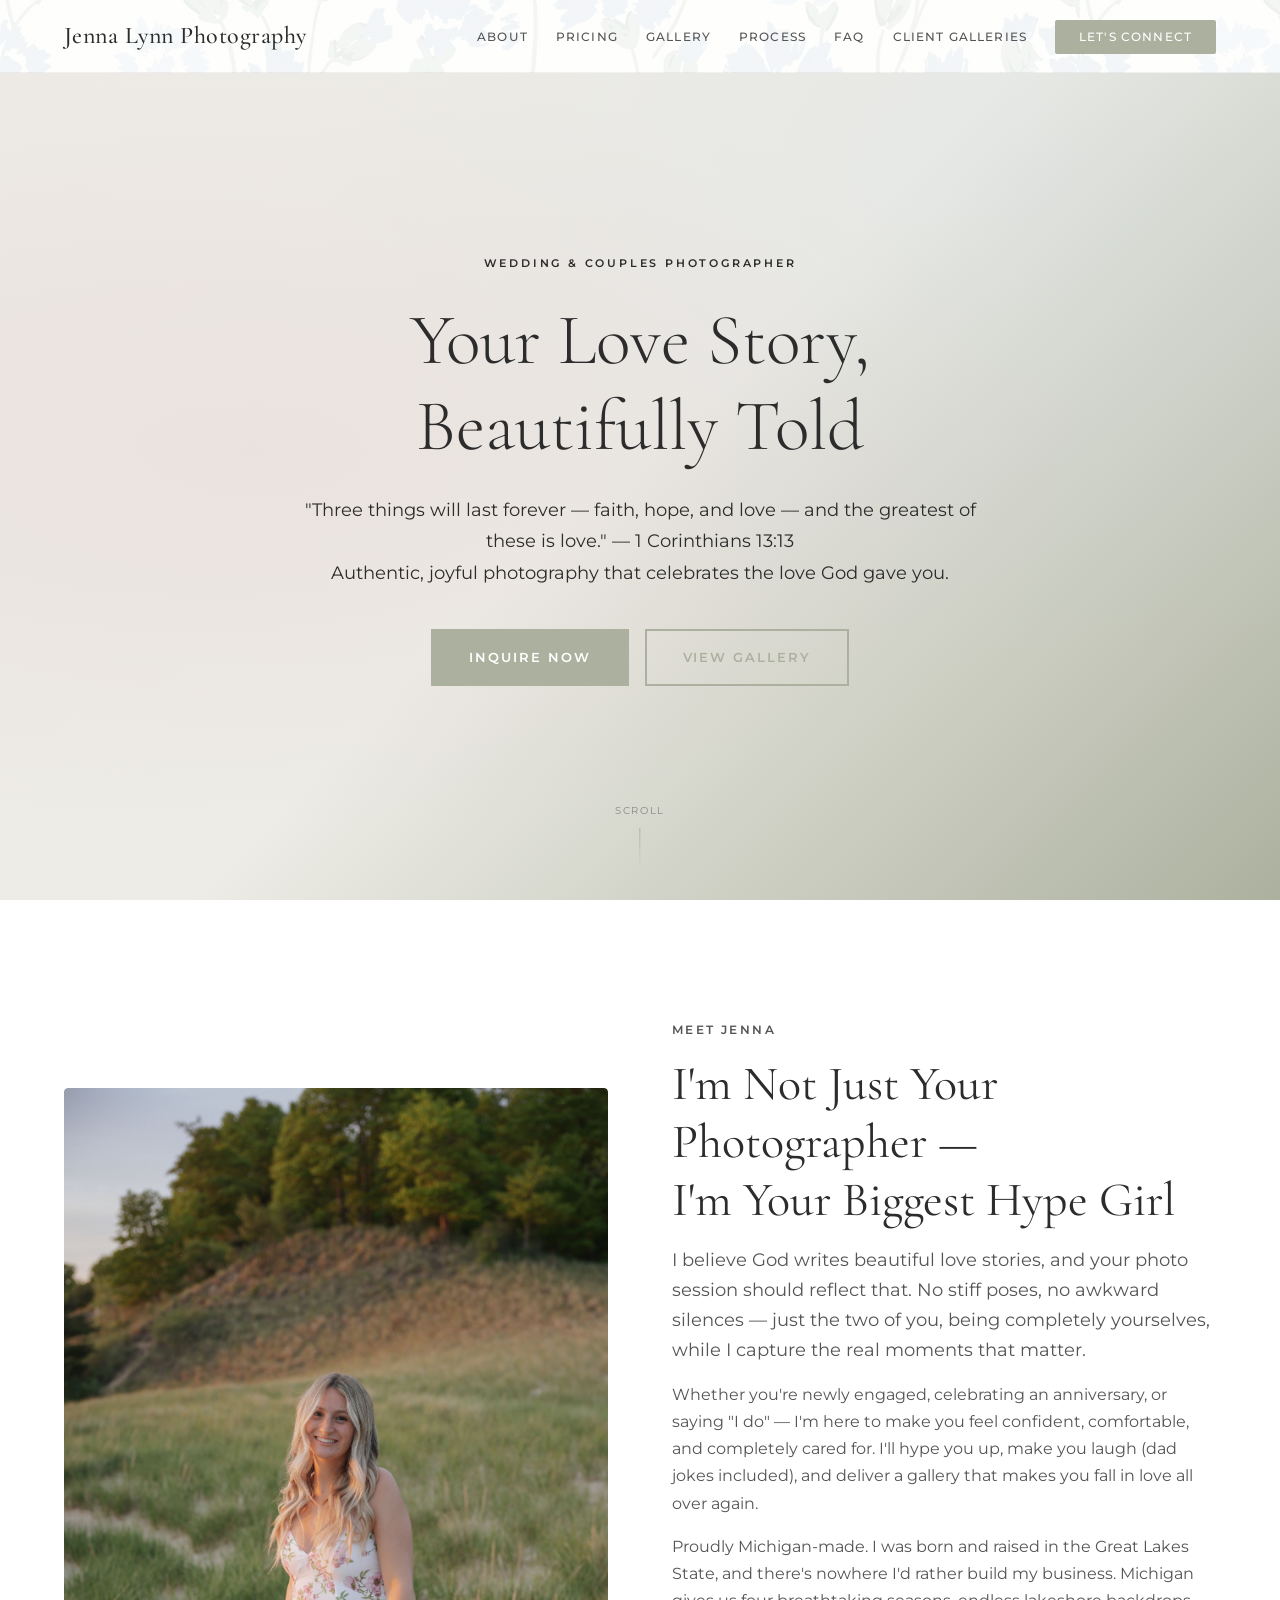
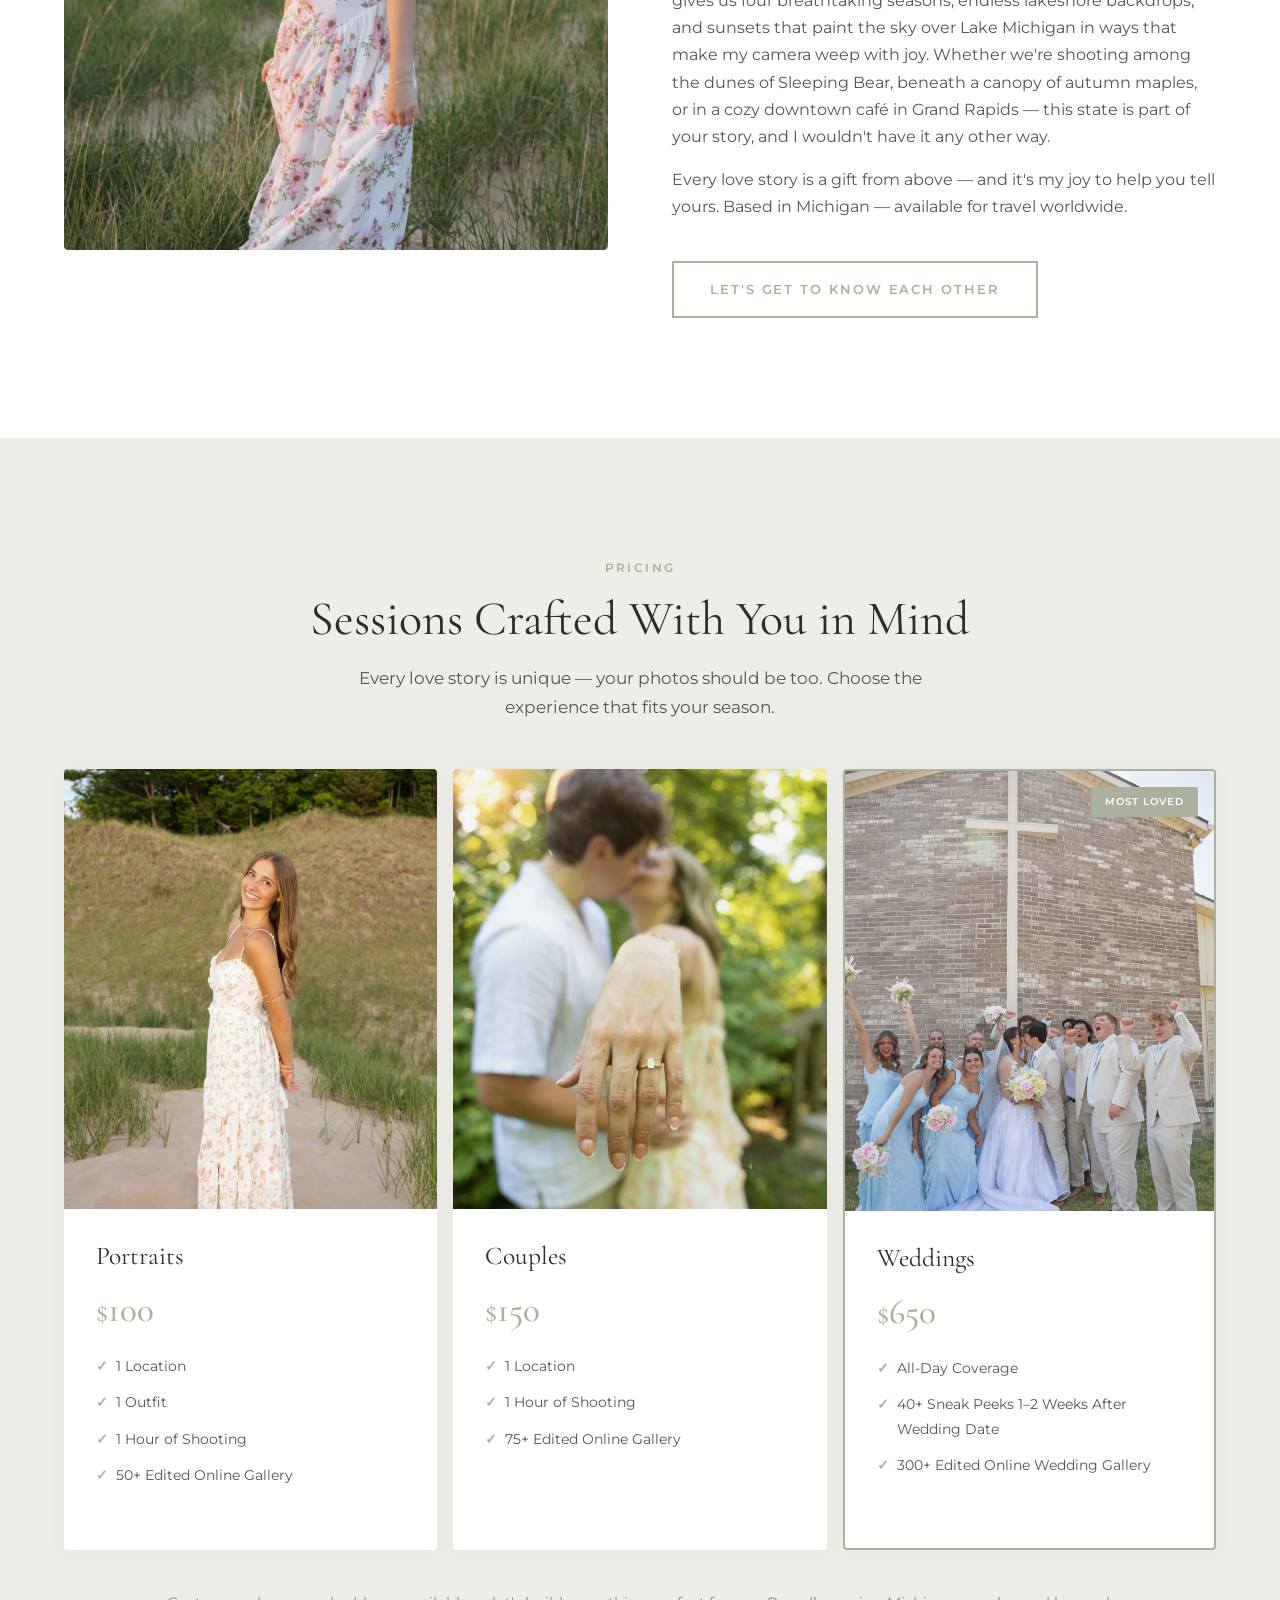
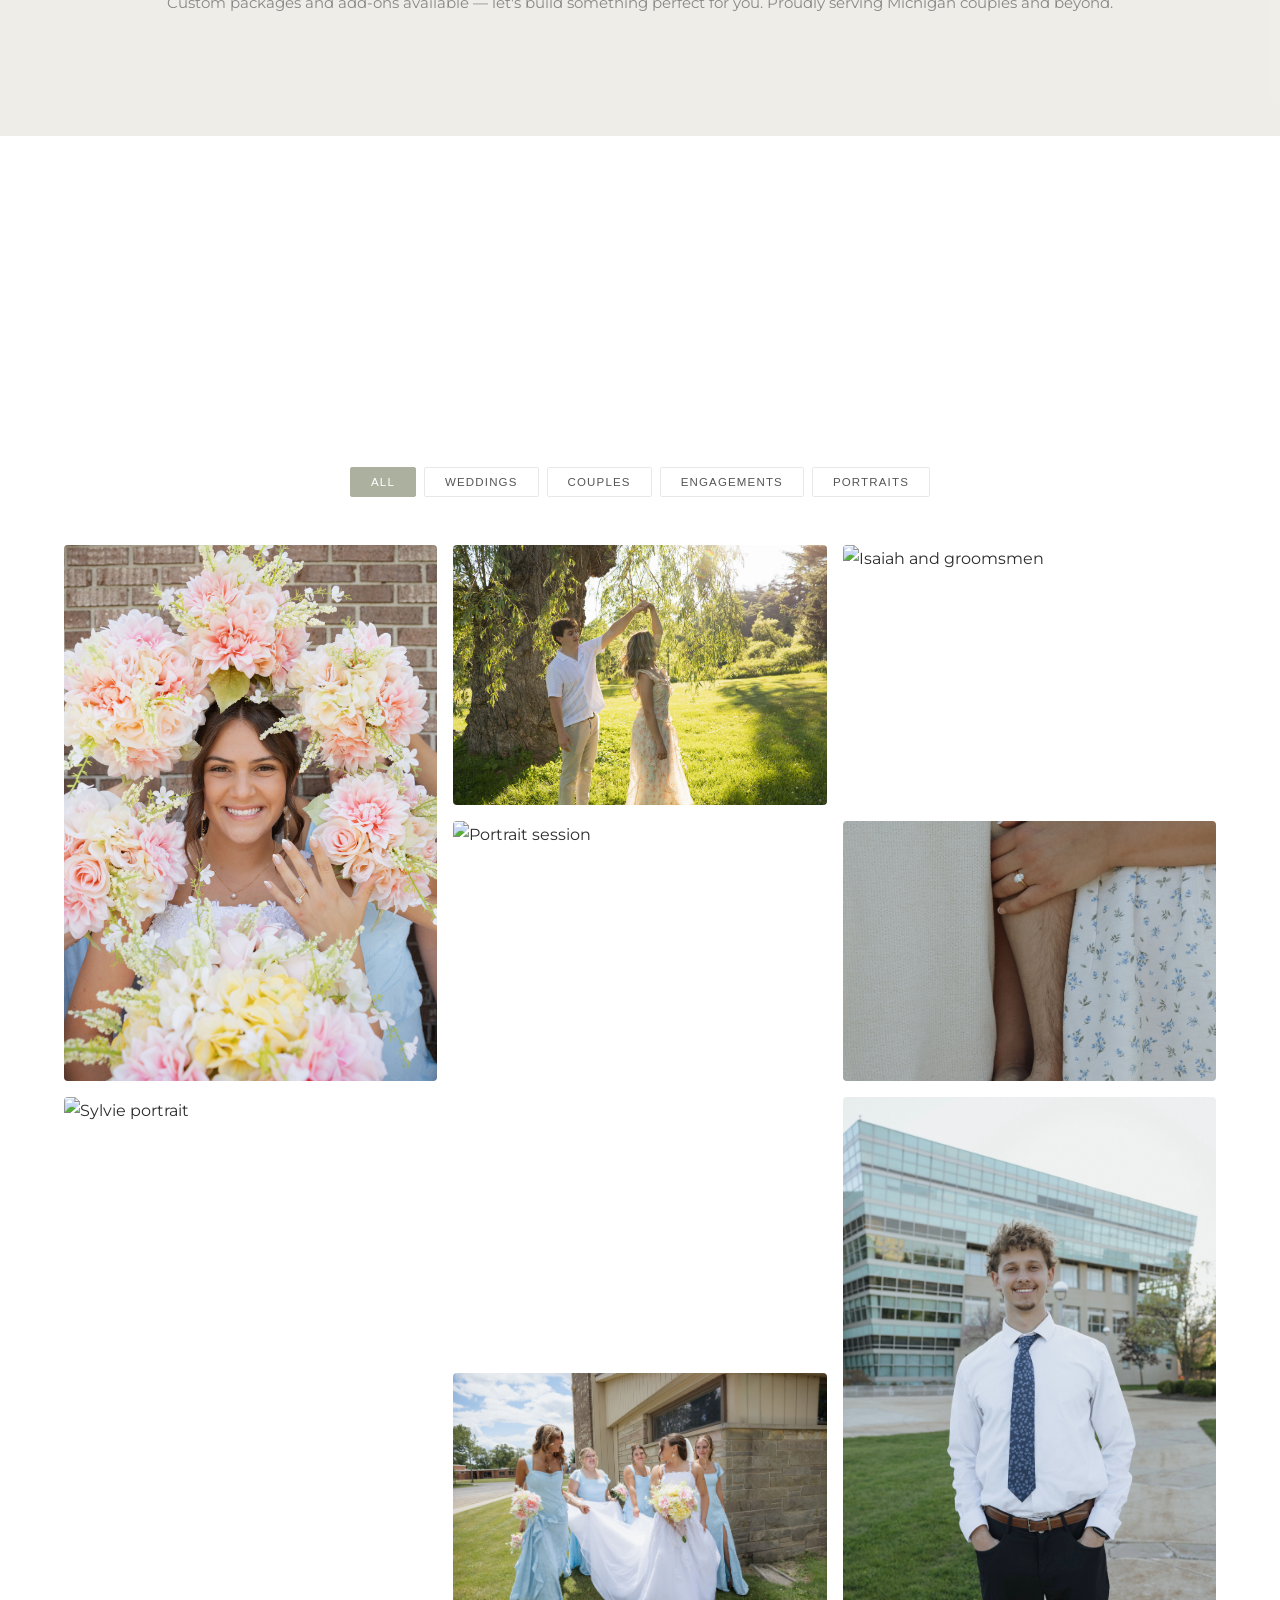
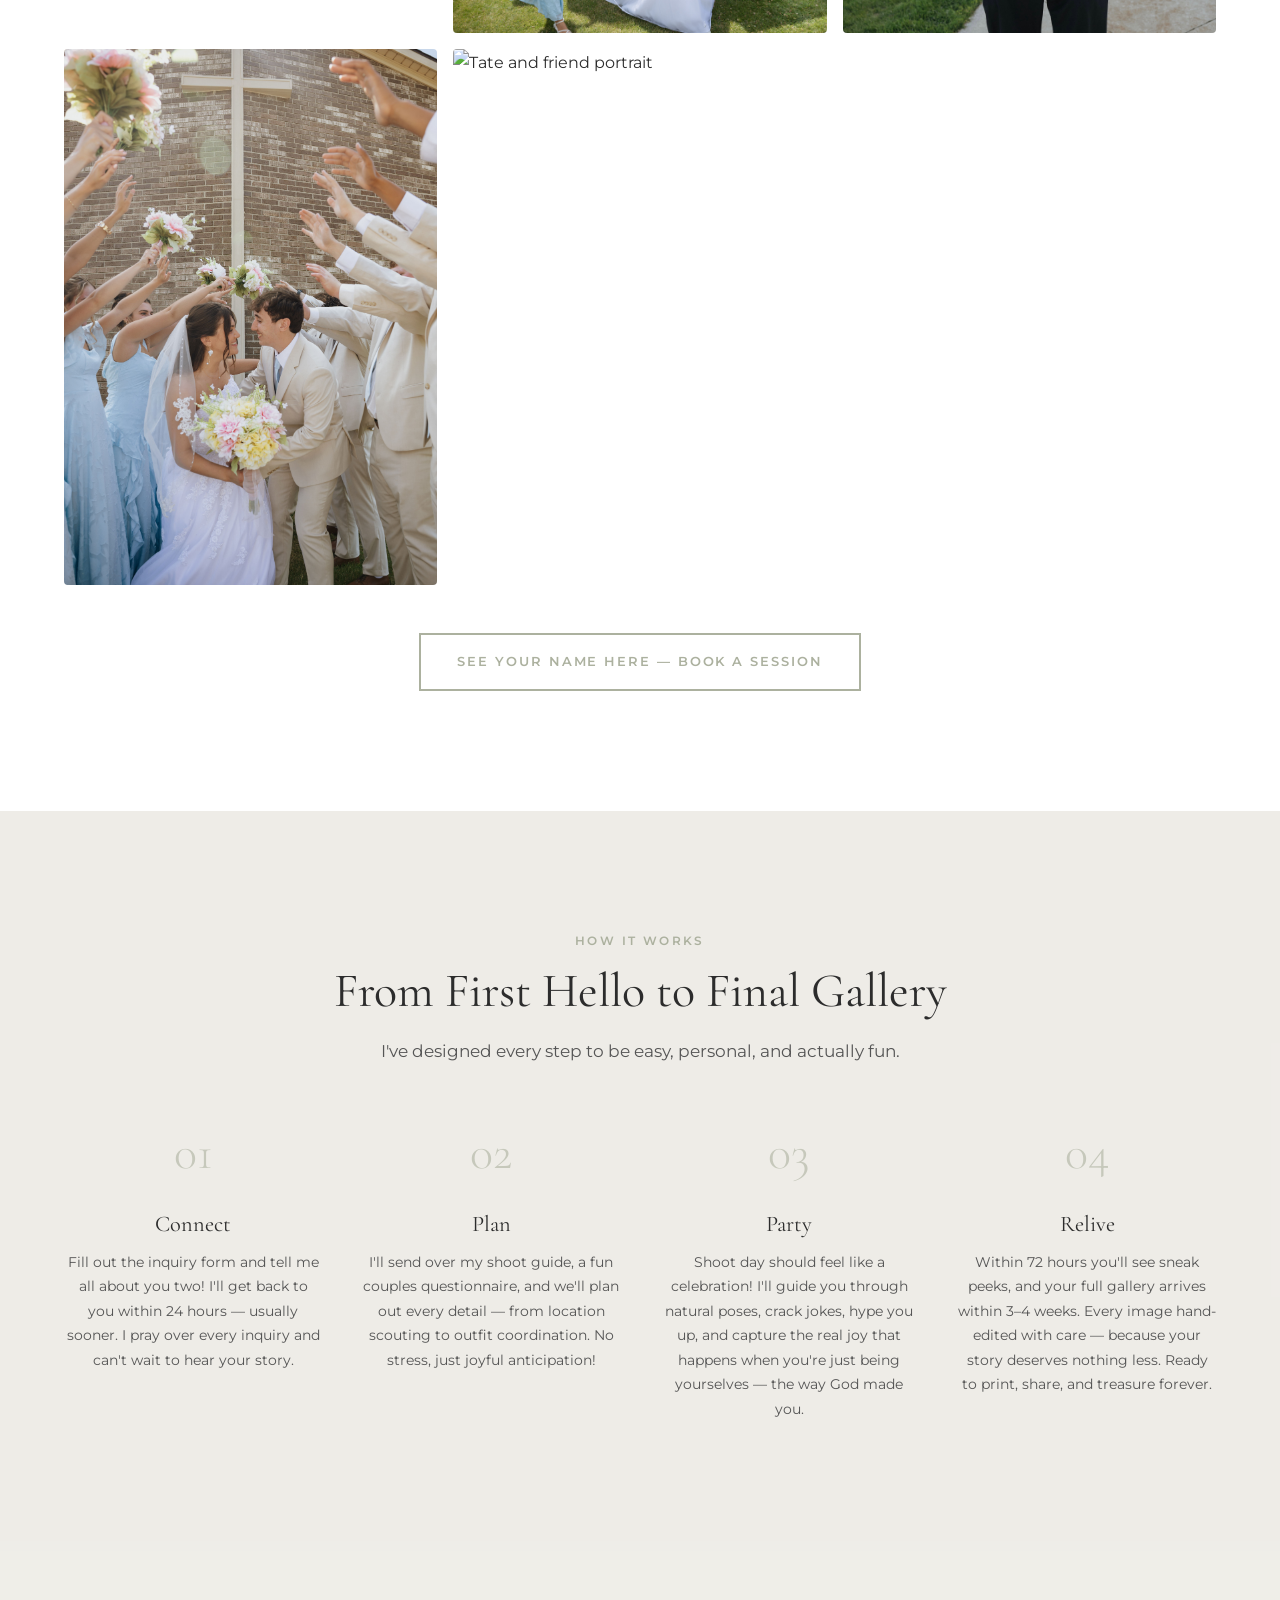
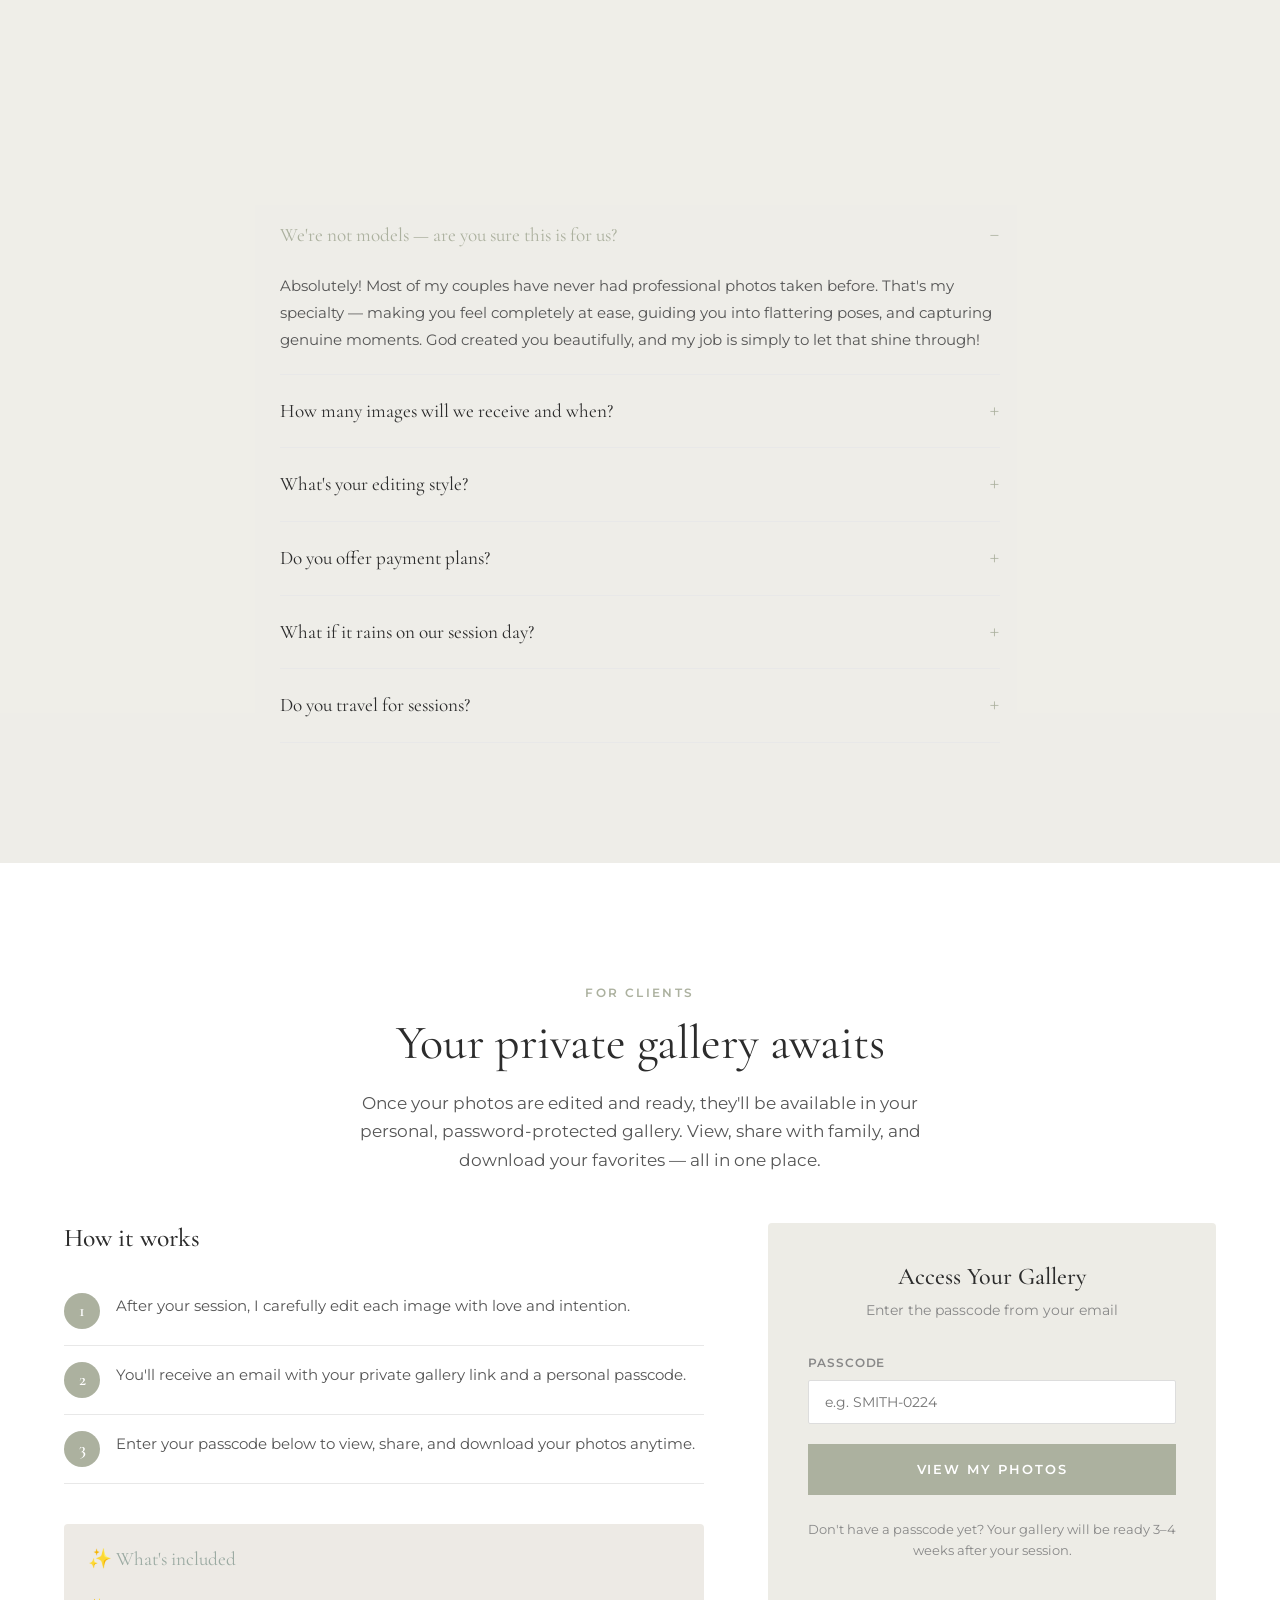
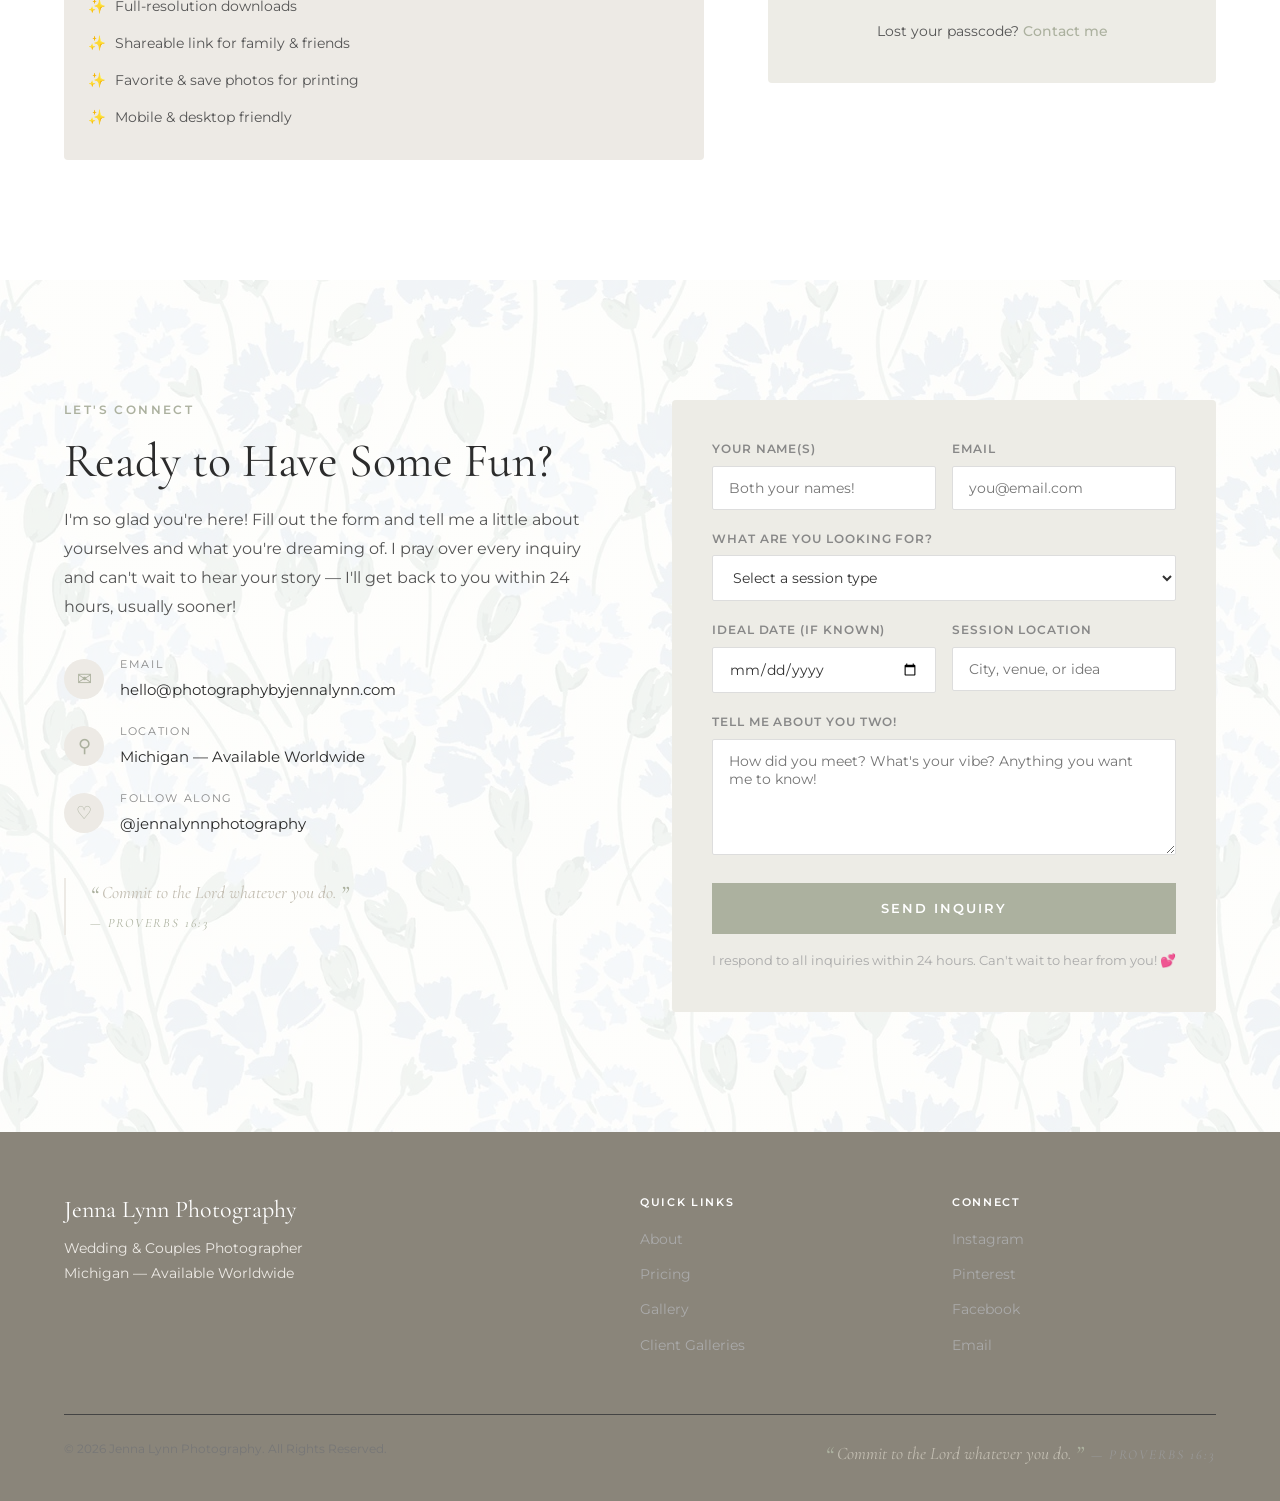
==== commit 73e67422: "Revert body background to white, keep flower background only on navbar/dropdown/contact - body backg" ====
--- a/index.html
+++ b/index.html
@@ -8,7 +8,7 @@
     <meta property="og:type" content="website" />
     <meta property="og:title" content="Jenna Lynn Photography — Wedding &amp; Couples Photography" />
     <meta property="og:description" content="Wedding and couples photography in Michigan, available worldwide." />
-    <meta property="og:image" content="photos/about/jenna-portrait-new.jpg" />
+    <meta property="og:image" content="photos/about/jenna-portrait.jpg" />
     <link rel="preconnect" href="https://fonts.googleapis.com">
     <link rel="preconnect" href="https://fonts.gstatic.com" crossorigin>
     <link href="https://fonts.googleapis.com/css2?family=Cormorant+Garamond:ital,wght@0,300;0,400;0,500;0,600;0,700;1,300;1,400;1,500&family=Montserrat:wght@300;400;500;600&display=swap" rel="stylesheet">
@@ -103,7 +103,7 @@
         <div class="about-grid">
             <div class="about-image">
                 <div class="about-image-inner">
-                    <img src="photos/about/jenna-portrait-new.jpg" alt="Jenna Lynn Photography" loading="lazy">
+                    <img src="photos/about/jenna-portrait.jpg" alt="Jenna Lynn Photography" loading="lazy">
                 </div>
             </div>
             <div class="about-text">
--- a/css/style.css
+++ b/css/style.css
@@ -1,24 +1,25 @@
 /* ═══════════════════════════════════════════════════════════════
    JENNA LYNN PHOTOGRAPHY — Wedding & Couples Photography
-   Theme: Bright · Airy · Feminine · Christian warmth
-   Palette: Rose Pink (#c4758a) · Soft Cream · White · Sage accents
+   Theme: Light & Airy · Timeless · Natural · Christian warmth
+   Palette: Cascade Green (#acb19f) · Halcyon Green (#9baaa2) · Snowbound (#edeae5) · Pure White (#edece6)
+   Sherwin-Williams Light & Airy palette
    Fonts: Cormorant Garamond (serif) + Montserrat (sans)
    ═══════════════════════════════════════════════════════════════ */
 
 /* ─── Design Tokens ─── */
 :root {
-    /* Colors — matching photographybyjennalynn.com */
-    --rose: #c4758a;
-    --rose-deep: #a85a70;
-    --rose-soft: #b0899e;
-    --rose-light: #fdf2f4;
-
-    --sage: #a8c4a2;
-    --sage-deep: #7a9b74;
-    --sage-soft: #f0f7f4;
-
-    --cream: #fef9f0;
-    --cream-deep: #fafafa;
+    /* Colors — Light & Airy palette (Sherwin-Williams) */
+    --rose: #acb19f;
+    --rose-deep: #9baaa2;
+    --rose-soft: #c2bdb1;
+    --rose-light: #edeae5;
+
+    --sage: #acb19f;
+    --sage-deep: #9baaa2;
+    --sage-soft: #edeae5;
+
+    --cream: #edeae5;
+    --cream-deep: #edece6;
     --ivory: #ffffff;
 
     --charcoal: #2c2c2c;
@@ -215,7 +216,7 @@
     width: 100%;
     z-index: 1000;
     padding: 0;
-    background: rgba(255,255,255,0.95);
+    background: linear-gradient(rgba(255,255,255,0.82), rgba(255,255,255,0.82)), url('../photos/backgrounds/flower_background.jpg') repeat;
     backdrop-filter: blur(10px);
     -webkit-backdrop-filter: blur(10px);
     border-bottom: 1px solid rgba(0,0,0,0.05);
@@ -396,7 +397,7 @@
    ═══════════════════════════════════════════════════════════════ */
 .about {
     padding: var(--section-pad);
-    background: var(--ivory);
+    background: rgba(255, 255, 255, 0.9);
 }
 
 .about-grid {
@@ -474,7 +475,7 @@
    ═══════════════════════════════════════════════════════════════ */
 .services {
     padding: var(--section-pad);
-    background: var(--cream-deep);
+    background: rgba(237, 236, 230, 0.9);
 }
 
 .packages-grid {
@@ -587,7 +588,7 @@
    ═══════════════════════════════════════════════════════════════ */
 .portfolio {
     padding: var(--section-pad);
-    background: var(--ivory);
+    background: rgba(255, 255, 255, 0.9);
 }
 
 .portfolio-filters {
@@ -683,7 +684,7 @@
    ═══════════════════════════════════════════════════════════════ */
 .process {
     padding: var(--section-pad);
-    background: linear-gradient(135deg, #fdf2f4 0%, #fef9f0 50%, #f0f7f4 100%);
+    background: rgba(237, 234, 229, 0.9);
 }
 
 .process-grid {
@@ -721,7 +722,7 @@
    ═══════════════════════════════════════════════════════════════ */
 .faq {
     padding: var(--section-pad);
-    background: var(--cream-deep);
+    background: rgba(237, 236, 230, 0.9);
 }
 
 .faq-list {
@@ -774,7 +775,7 @@
    ═══════════════════════════════════════════════════════════════ */
 .galleries {
     padding: var(--section-pad);
-    background: var(--ivory);
+    background: rgba(255, 255, 255, 0.9);
 }
 
 .gallery-access {
@@ -899,7 +900,7 @@
    ═══════════════════════════════════════════════════════════════ */
 .contact {
     padding: var(--section-pad);
-    background: var(--ivory);
+    background: linear-gradient(rgba(255,255,255,0.8), rgba(255,255,255,0.8)), url('../photos/backgrounds/flower_background.jpg') repeat;
 }
 
 .contact-grid {
@@ -1796,7 +1797,7 @@
         top: 72px;
         left: 0;
         right: 0;
-        background: var(--ivory);
+        background: linear-gradient(rgba(255,255,255,0.85), rgba(255,255,255,0.85)), url('../photos/backgrounds/flower_background.jpg') repeat;
         flex-direction: column;
         padding: 24px;
         gap: 20px;
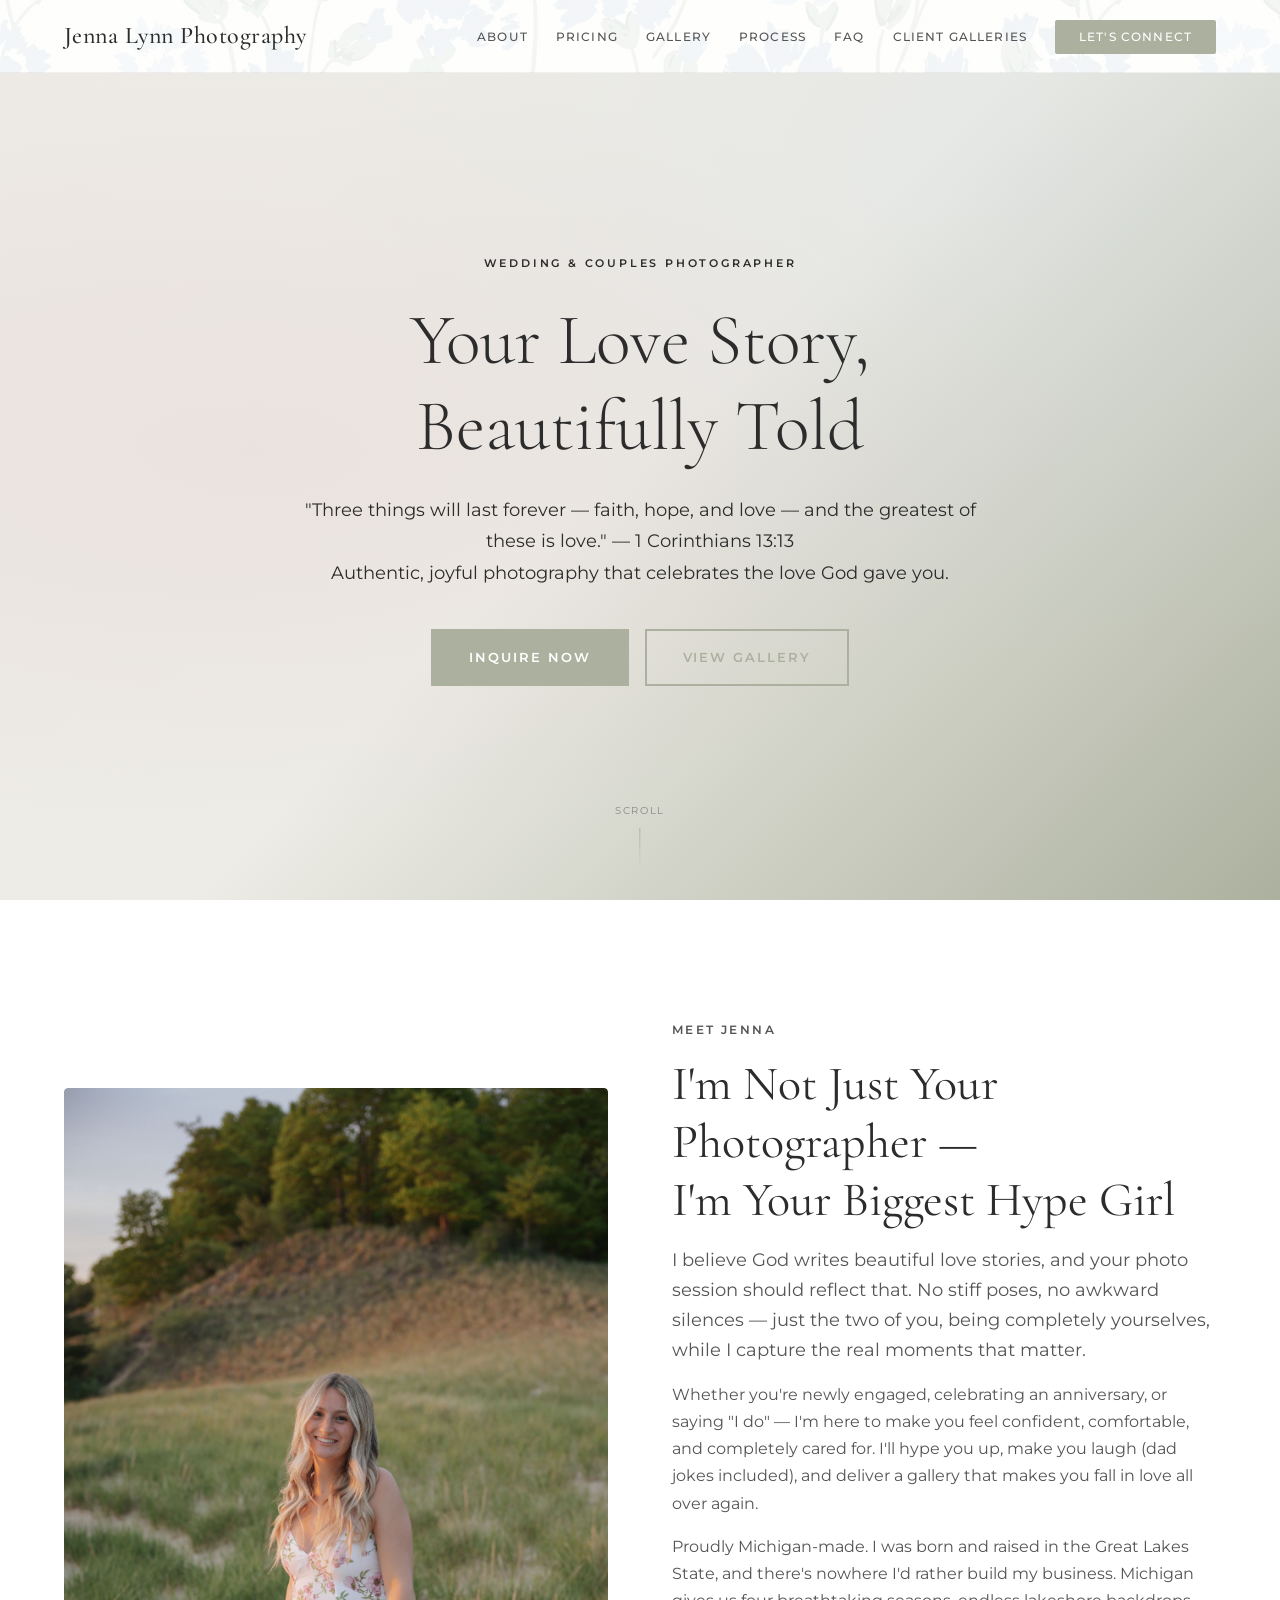
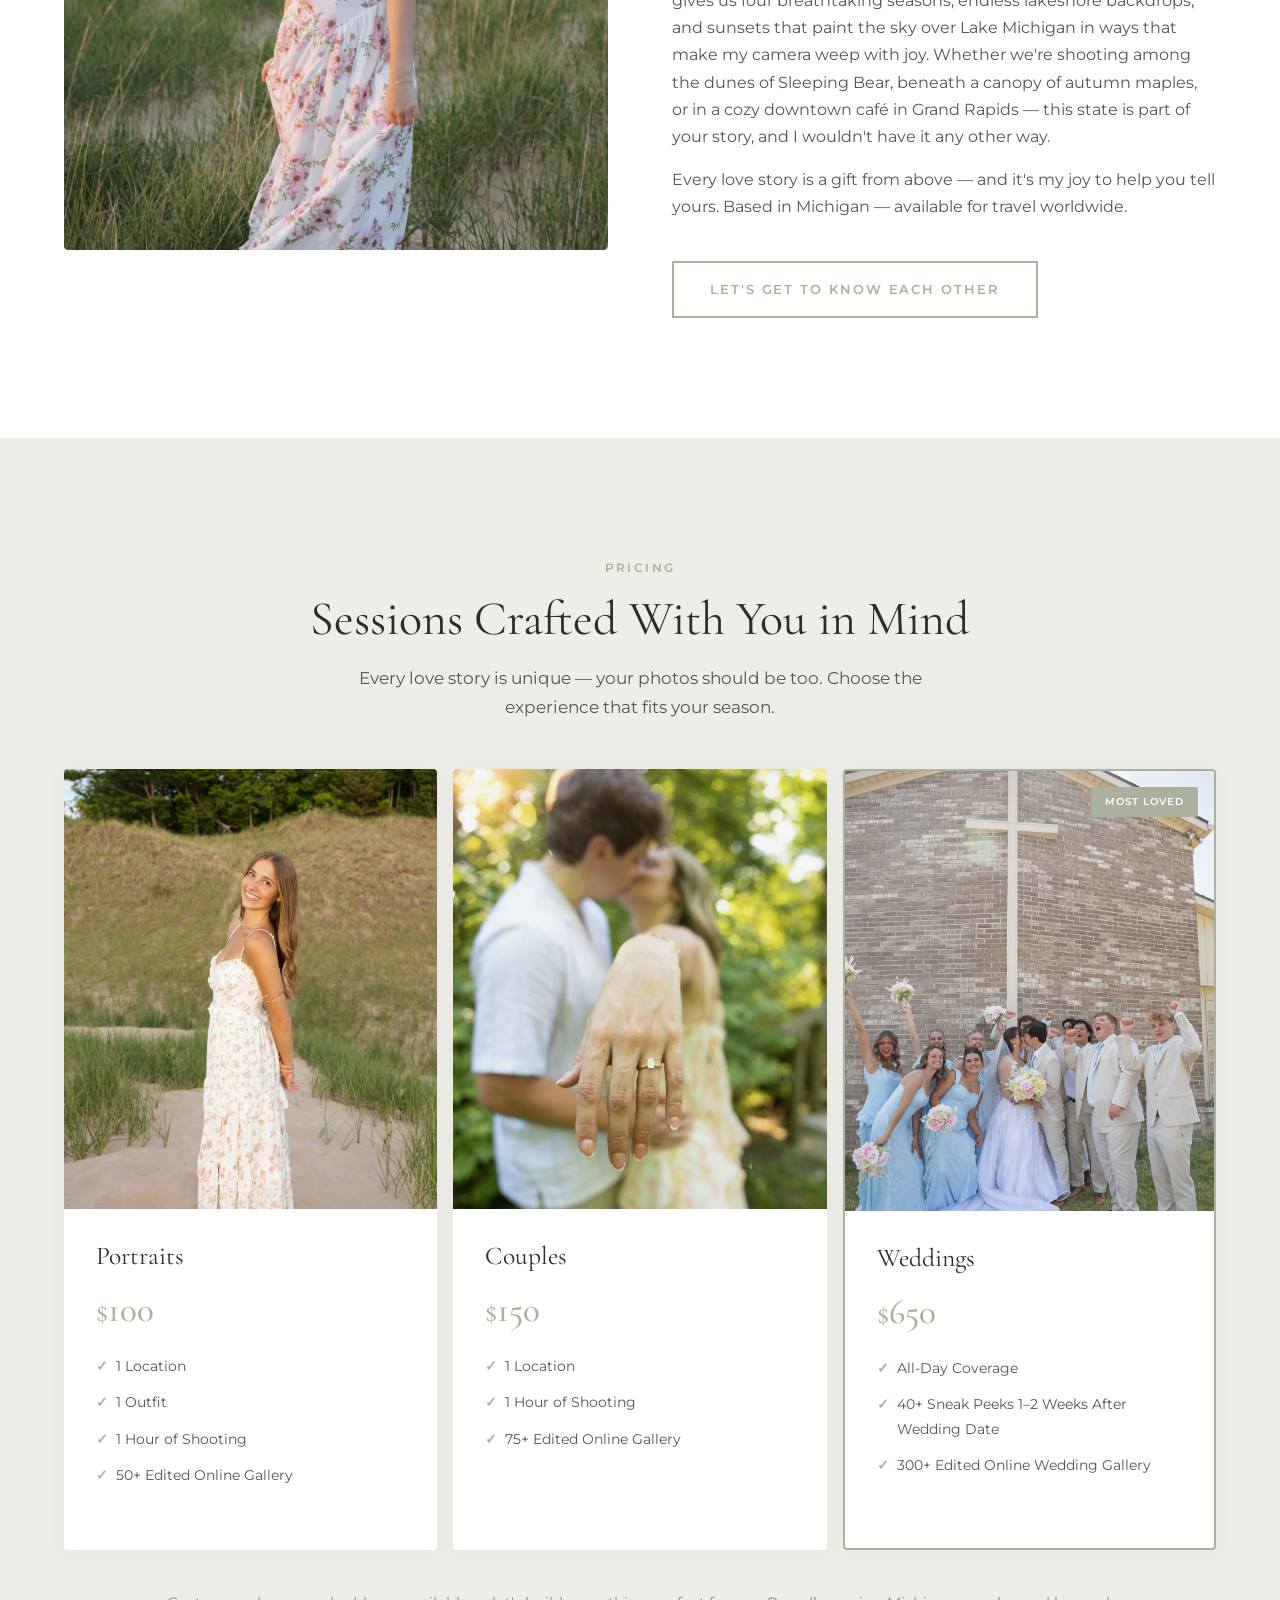
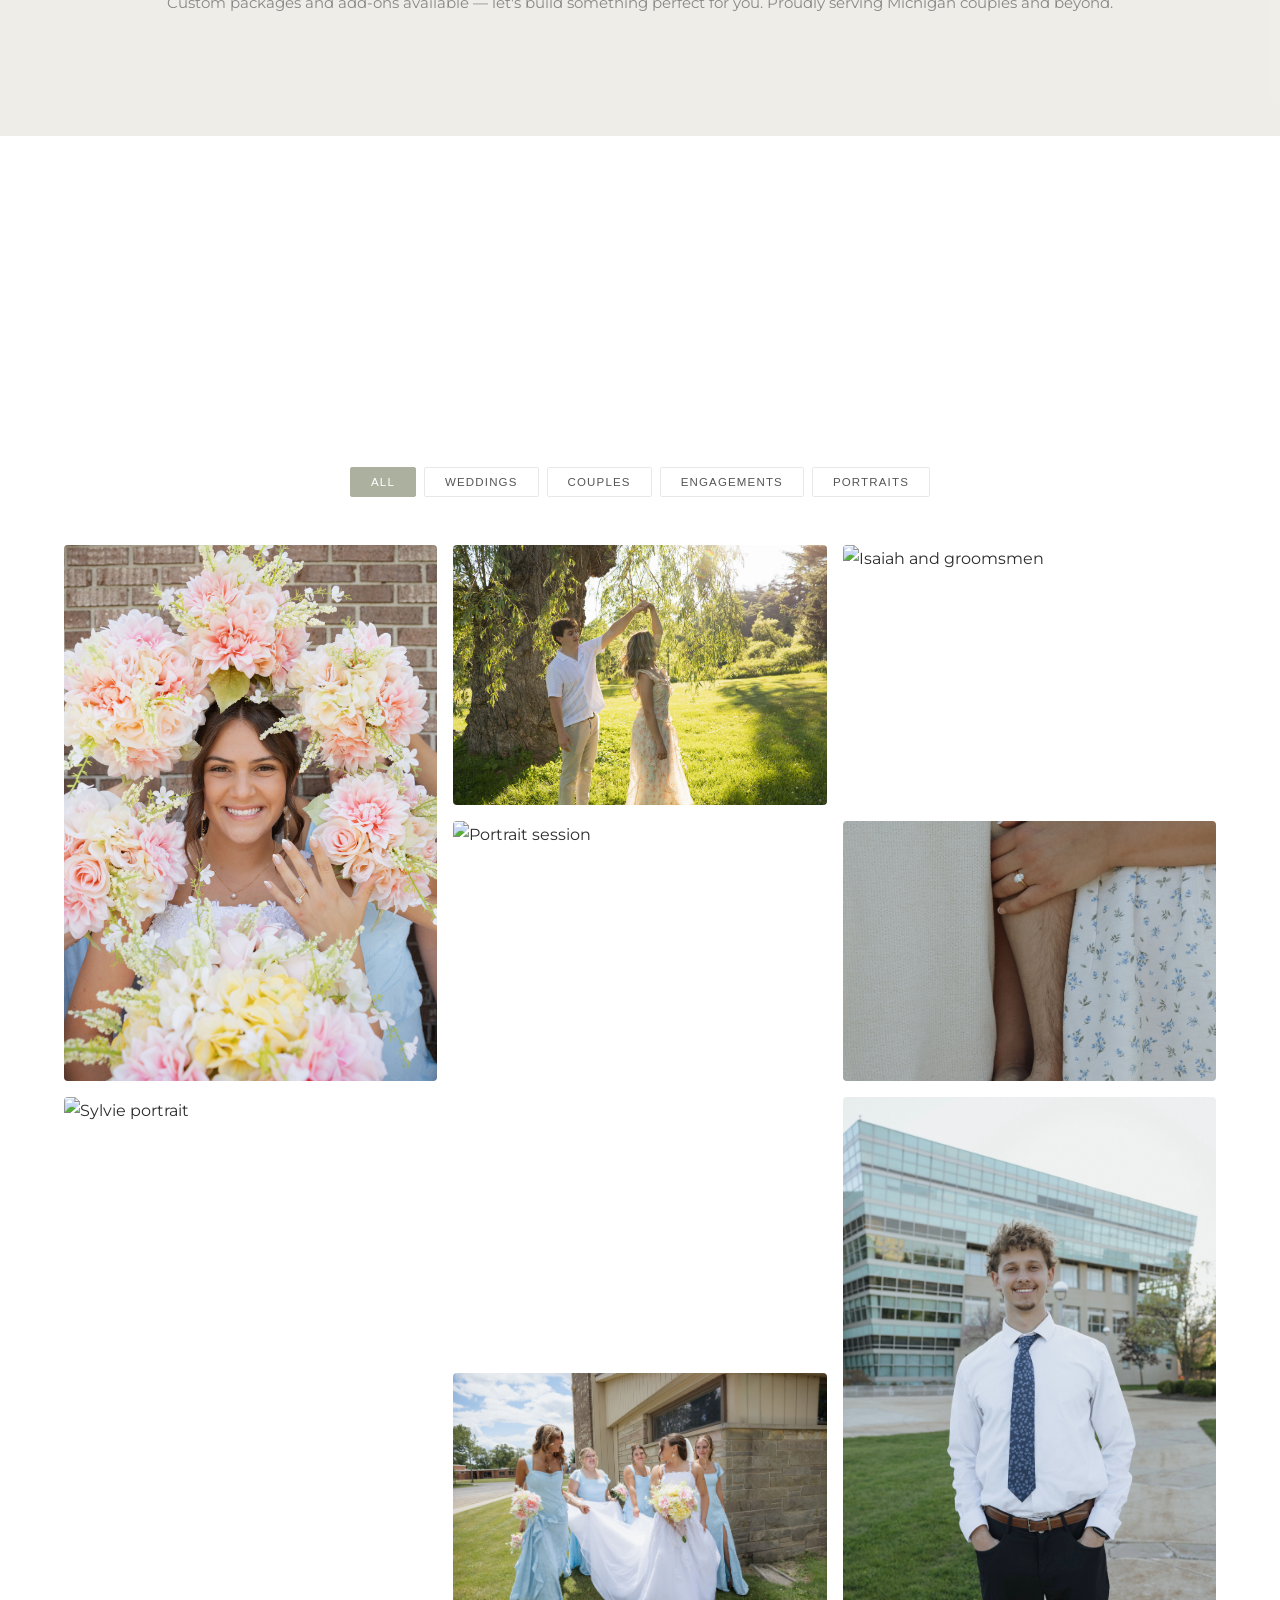
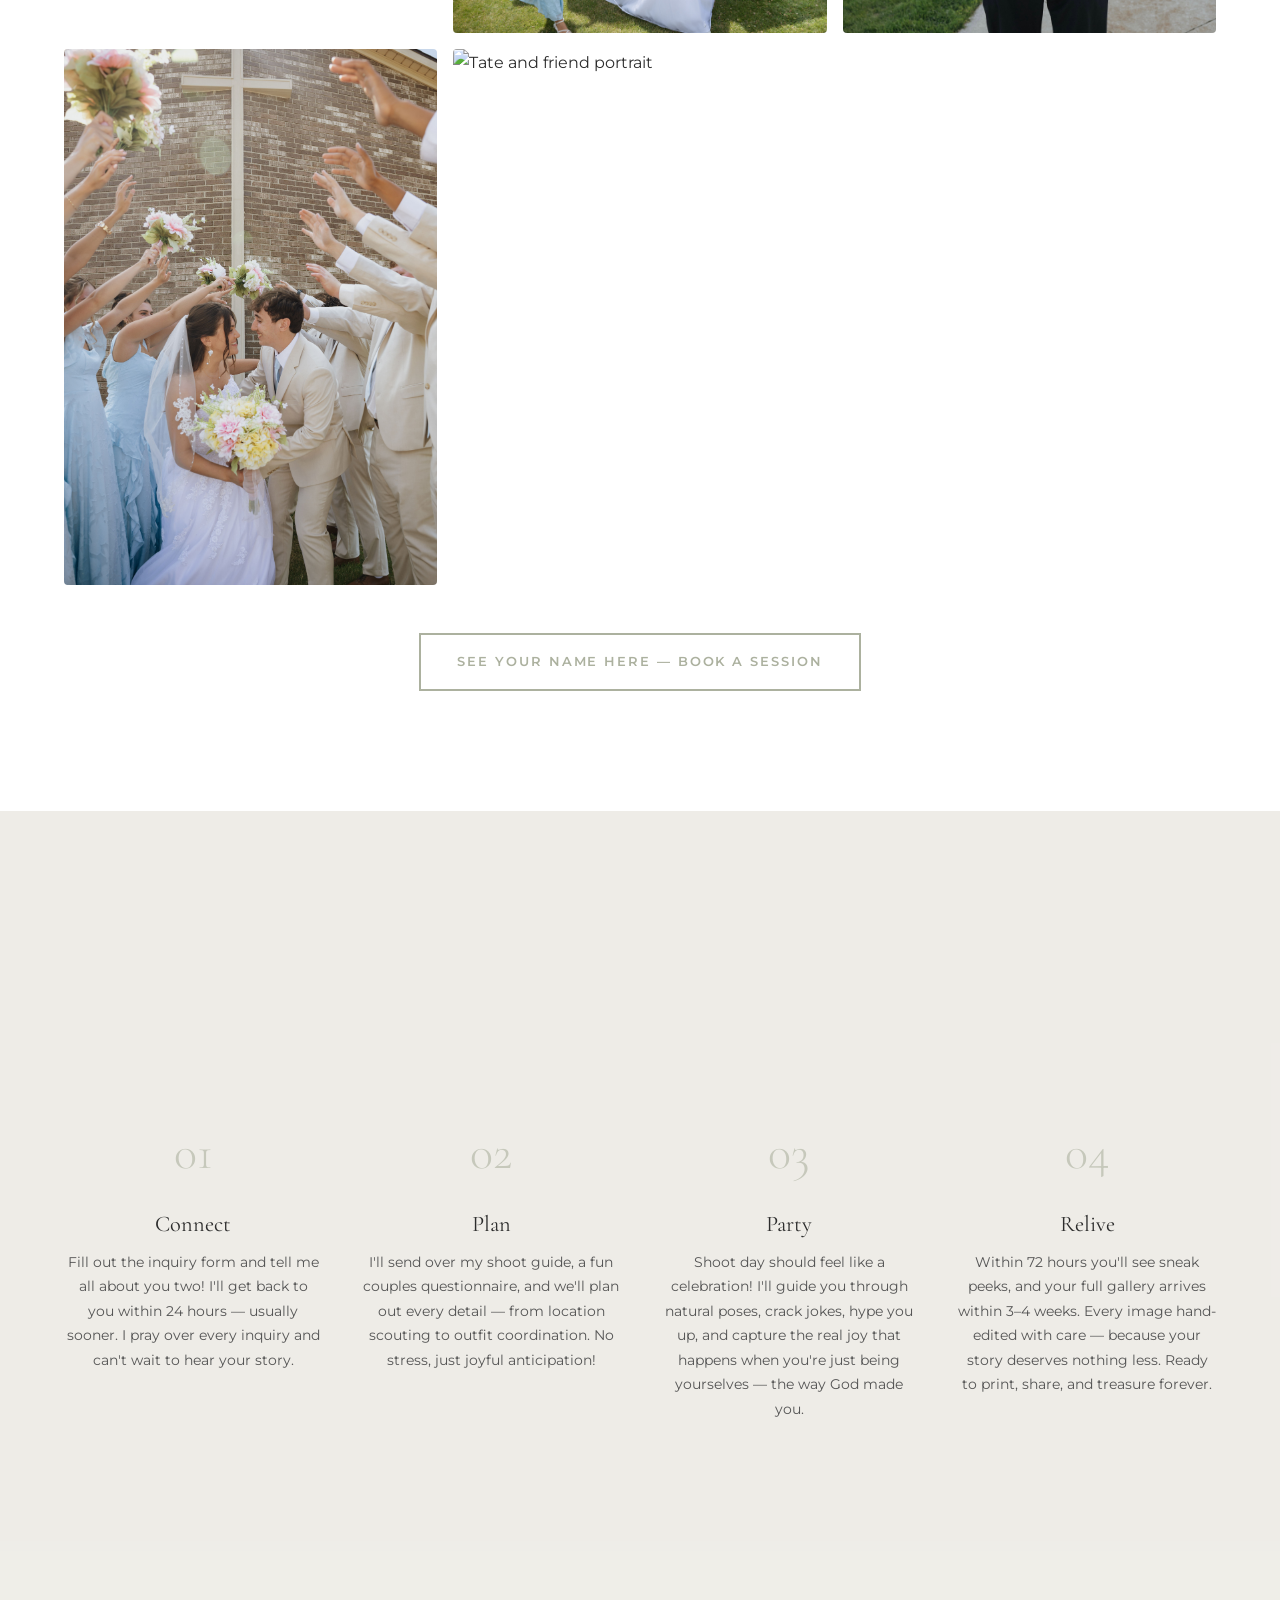
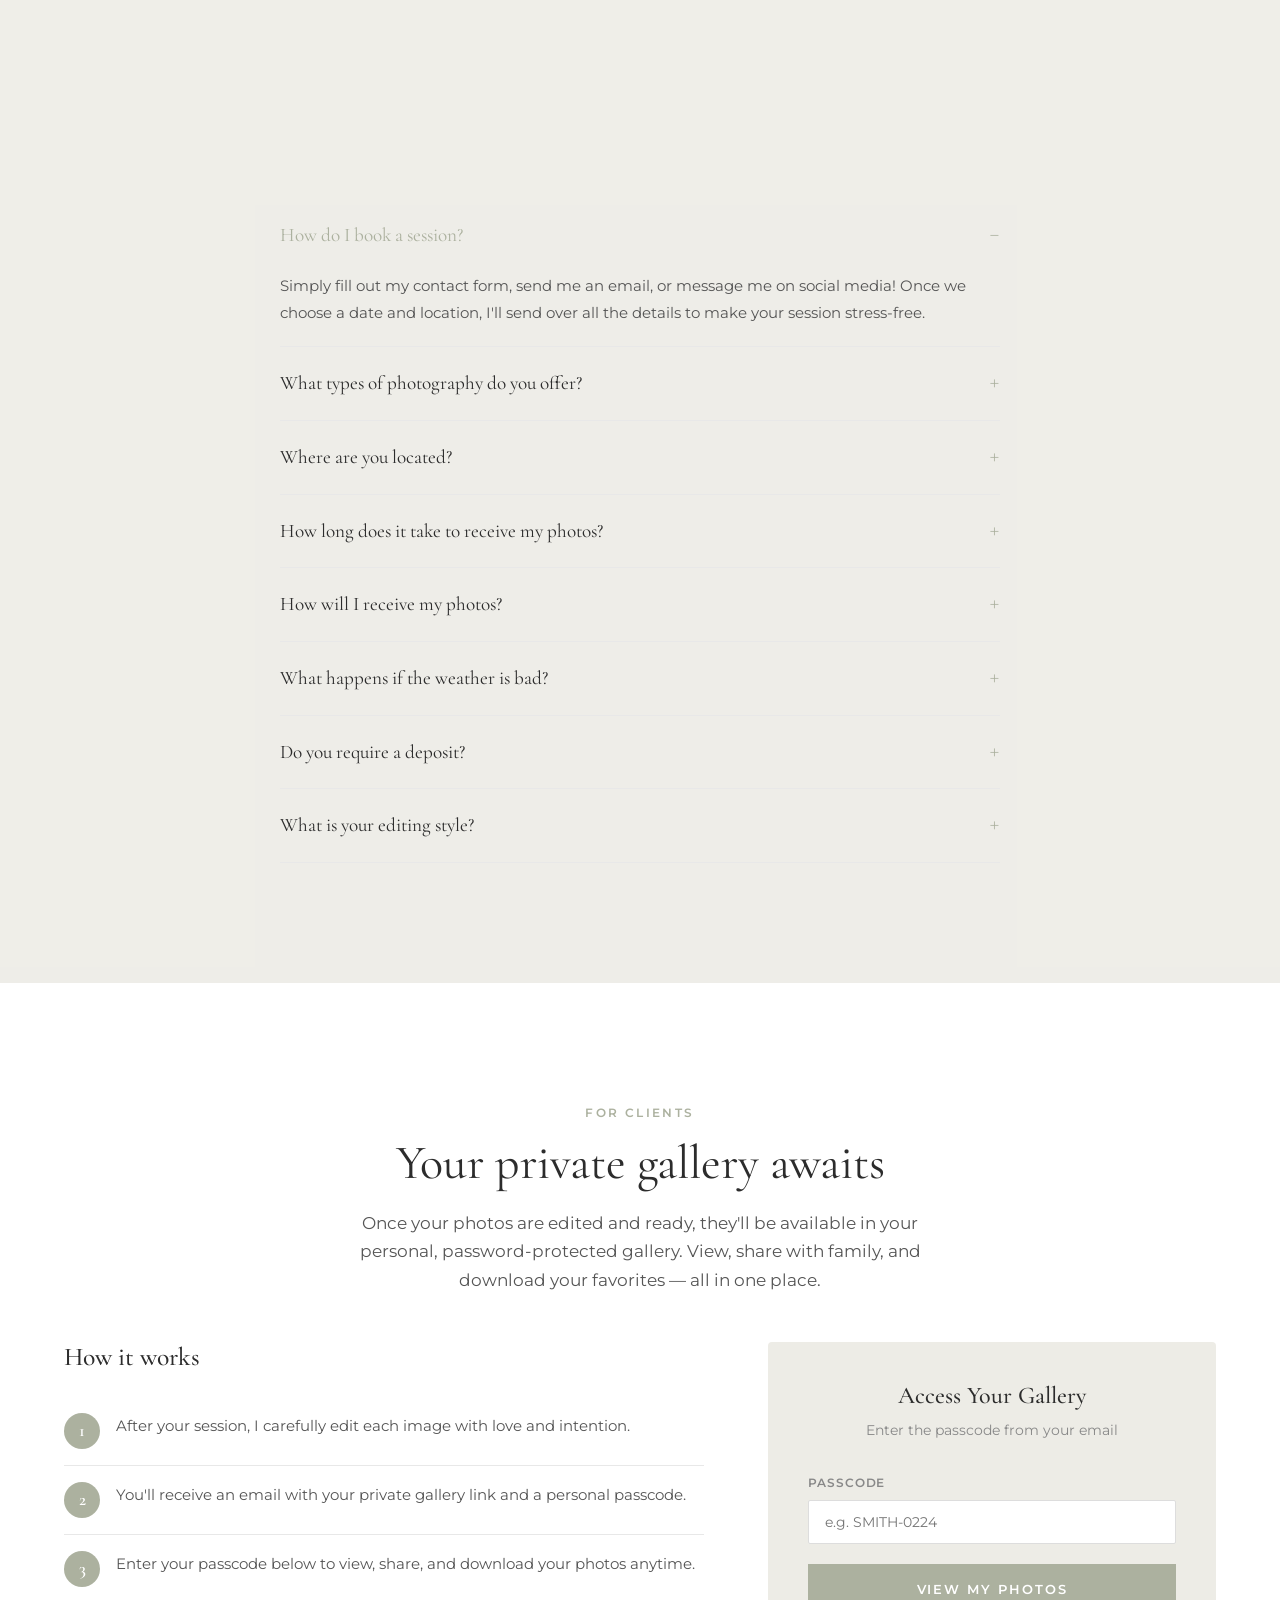
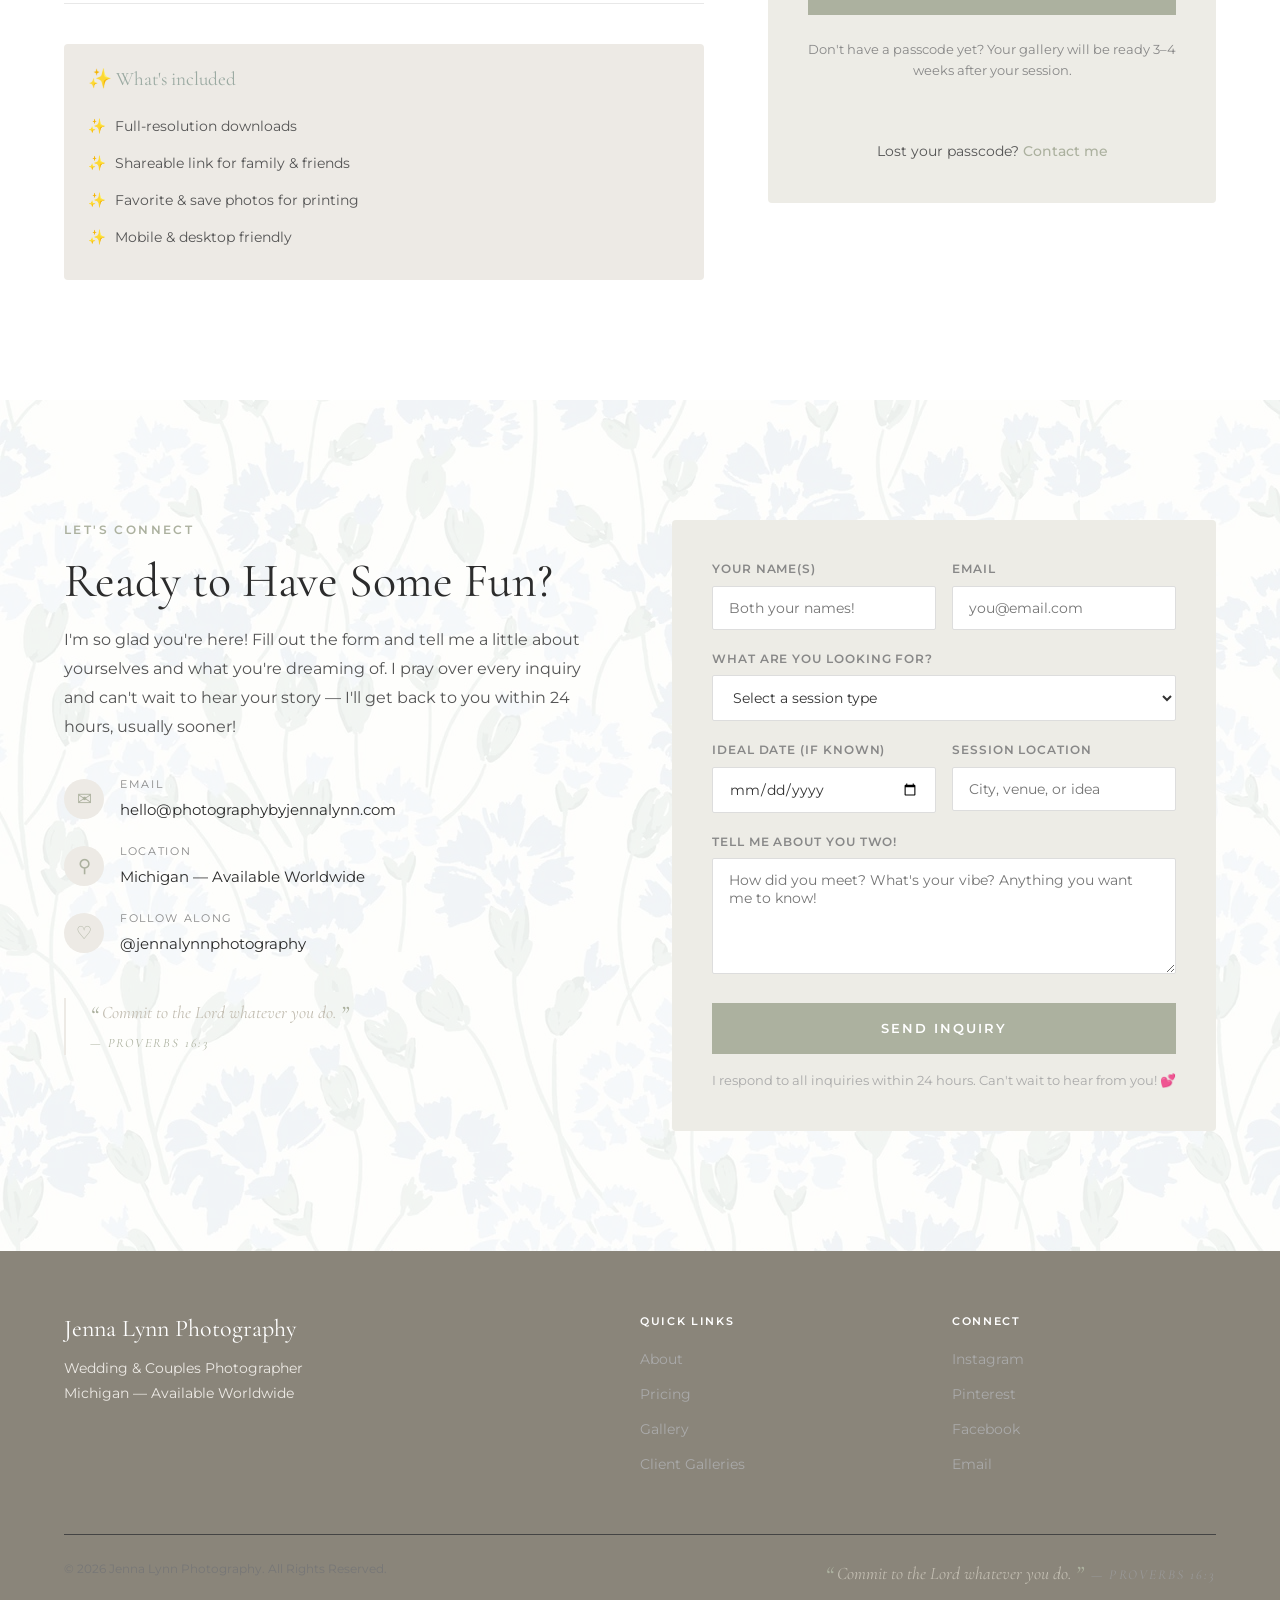
==== commit a57f32f1: "Replace FAQ section with 8 new Q&A items New questions: - How do I book a session? - What types of p" ====
--- a/index.html
+++ b/index.html
@@ -294,39 +294,51 @@
         <div class="faq-list">
 
             <details class="faq-item" open>
-                <summary>We're not models — are you sure this is for us?</summary>
-                <div class="faq-answer">
-                    <p>Absolutely! Most of my couples have never had professional photos taken before. That's my specialty — making you feel completely at ease, guiding you into flattering poses, and capturing genuine moments. God created you beautifully, and my job is simply to let that shine through!</p>
-                </div>
-            </details>
-            <details class="faq-item">
-                <summary>How many images will we receive and when?</summary>
-                <div class="faq-answer">
-                    <p>Depending on your session length, you'll receive 50–75+ fully edited high-resolution images. Sneak peeks land in your inbox within 72 hours, and the full gallery is delivered within 3–4 weeks.</p>
-                </div>
-            </details>
-            <details class="faq-item">
-                <summary>What's your editing style?</summary>
-                <div class="faq-answer">
-                    <p>My style is bright, warm, and true-to-life with a touch of editorial polish. I focus on clean skin tones, vibrant colors, and natural light — photos that feel timeless, not trendy.</p>
-                </div>
-            </details>
-            <details class="faq-item">
-                <summary>Do you offer payment plans?</summary>
-                <div class="faq-answer">
-                    <p>Yes! I totally understand that life gets expensive. Payment plans are available for all packages — just ask when you inquire. I never want cost to be the reason you miss out on documenting the love story God gave you.</p>
-                </div>
-            </details>
-            <details class="faq-item">
-                <summary>What if it rains on our session day?</summary>
-                <div class="faq-answer">
-                    <p>No worries! I keep a close eye on the forecast and we'll reschedule if needed — no extra charge. Some of my favorite sessions have happened on overcast days with the most beautiful soft light. Even the weather is in His hands!</p>
-                </div>
-            </details>
-            <details class="faq-item">
-                <summary>Do you travel for sessions?</summary>
-                <div class="faq-answer">
-                    <p>Yes! I'm based in Michigan and include travel within a 30-mile radius. For destinations further afield, I'm happy to provide a custom travel quote. Adventure sessions are my favorite!</p>
+                <summary>How do I book a session?</summary>
+                <div class="faq-answer">
+                    <p>Simply fill out my contact form, send me an email, or message me on social media! Once we choose a date and location, I'll send over all the details to make your session stress-free.</p>
+                </div>
+            </details>
+            <details class="faq-item">
+                <summary>What types of photography do you offer?</summary>
+                <div class="faq-answer">
+                    <p>I currently offer seniors, couples, engagements, maternity, and select weddings.</p>
+                </div>
+            </details>
+            <details class="faq-item">
+                <summary>Where are you located?</summary>
+                <div class="faq-answer">
+                    <p>I'm based in West Michigan and serve the surrounding areas. I'm always open to traveling for sessions and special events. Travel fees may apply depending on the distance.</p>
+                </div>
+            </details>
+            <details class="faq-item">
+                <summary>How long does it take to receive my photos?</summary>
+                <div class="faq-answer">
+                    <p>Each session is different! Typical portrait sessions are delivered within 2–3 weeks. Wedding galleries may take longer with a 1-3 month return.</p>
+                </div>
+            </details>
+            <details class="faq-item">
+                <summary>How will I receive my photos?</summary>
+                <div class="faq-answer">
+                    <p>You'll receive an online gallery where you can view, download, and share your images with family and friends.</p>
+                </div>
+            </details>
+            <details class="faq-item">
+                <summary>What happens if the weather is bad?</summary>
+                <div class="faq-answer">
+                    <p>If weather impacts your outdoor session, we'll work together to reschedule for the next available date.</p>
+                </div>
+            </details>
+            <details class="faq-item">
+                <summary>Do you require a deposit?</summary>
+                <div class="faq-answer">
+                    <p>Yes, a non-refundable retainer is required to secure your date. The remaining balance is due before your session or event.</p>
+                </div>
+            </details>
+            <details class="faq-item">
+                <summary>What is your editing style?</summary>
+                <div class="faq-answer">
+                    <p>My editing style is light and airy. I want them to feel dreamy, clean, and timeless.</p>
                 </div>
             </details>
         </div>
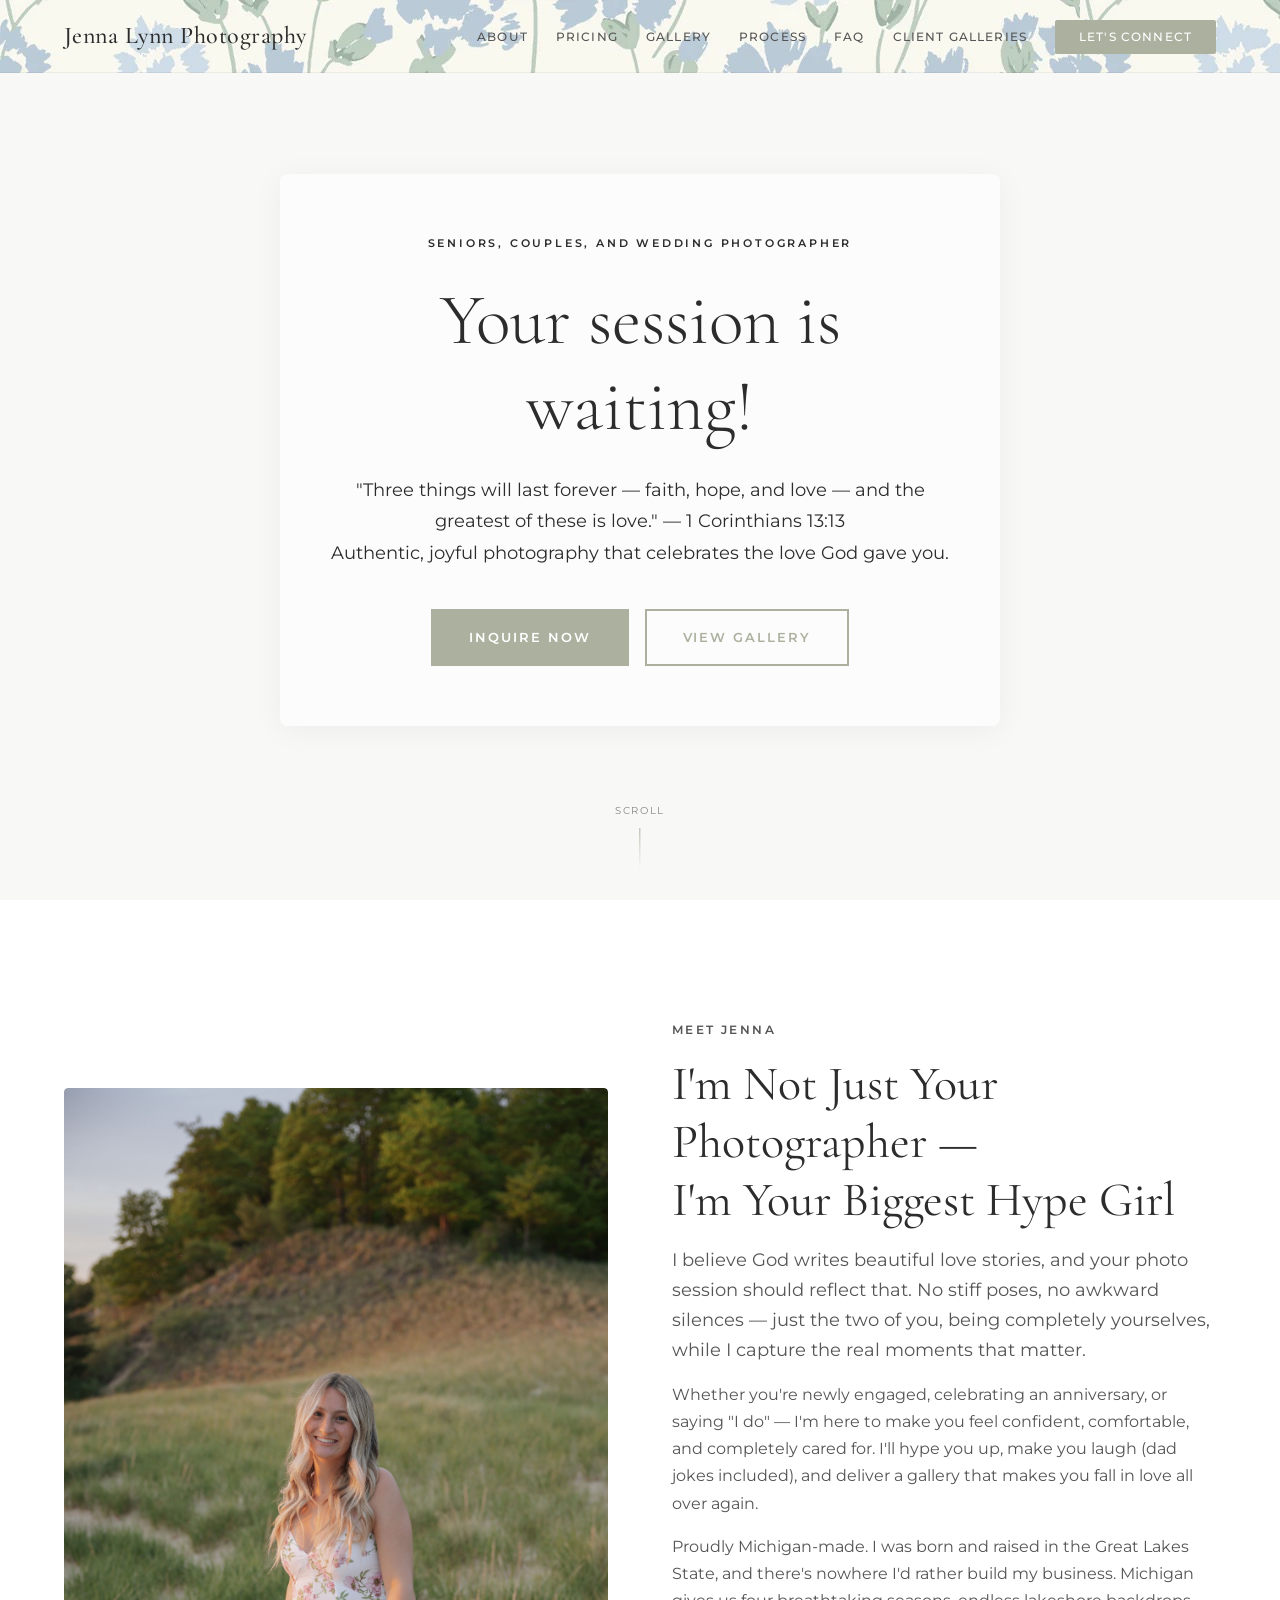
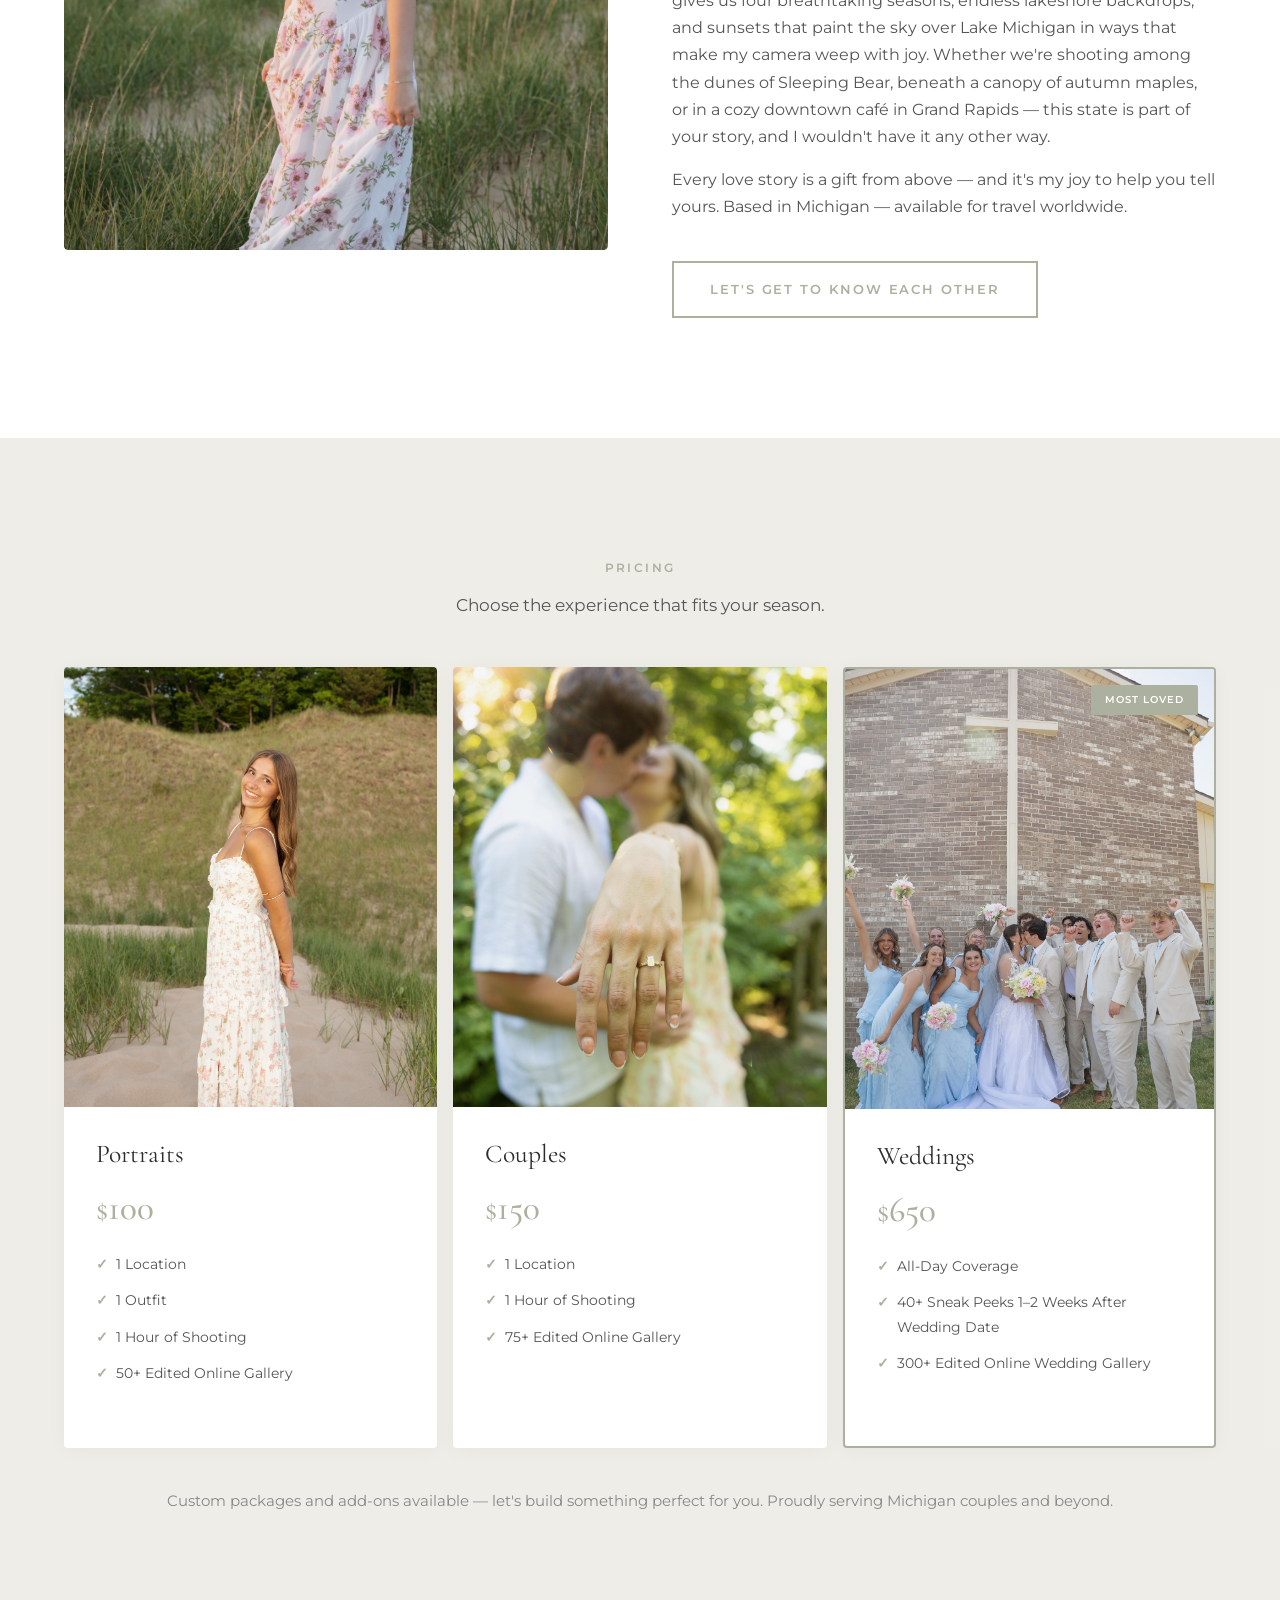
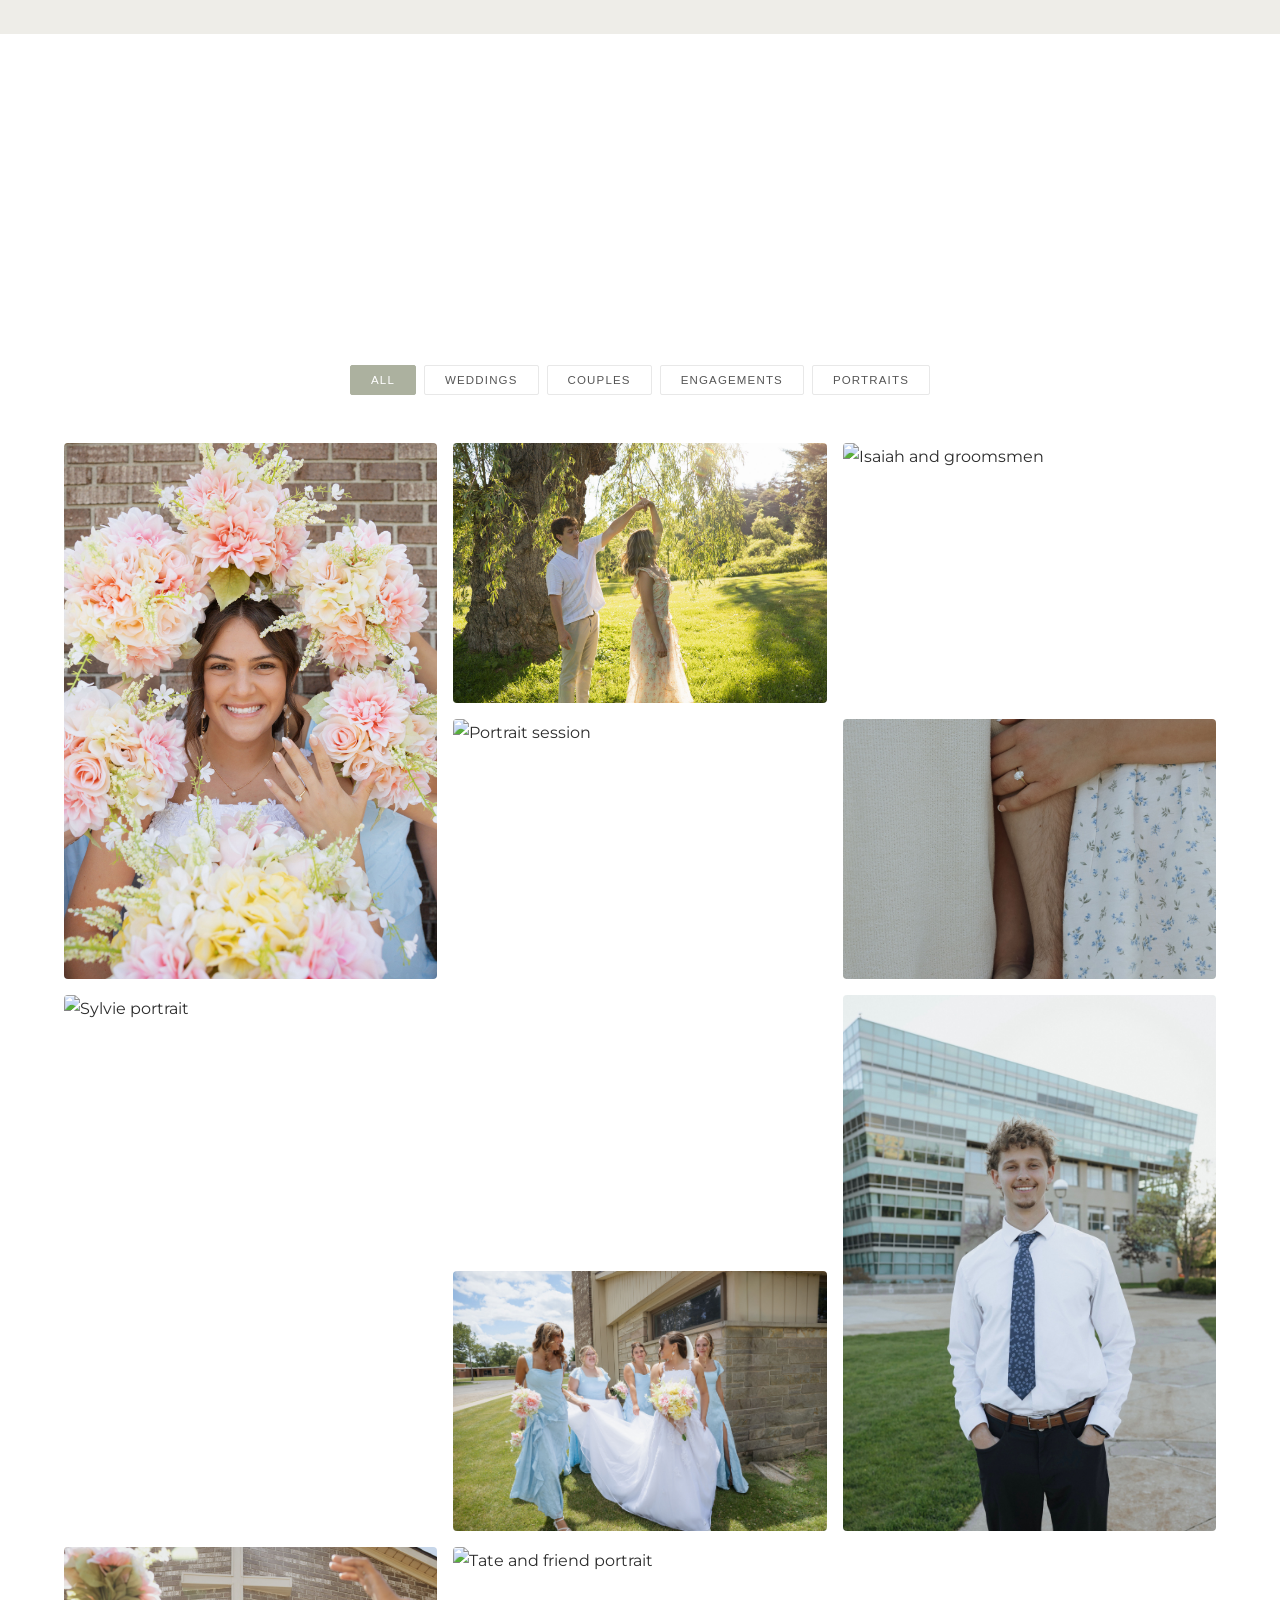
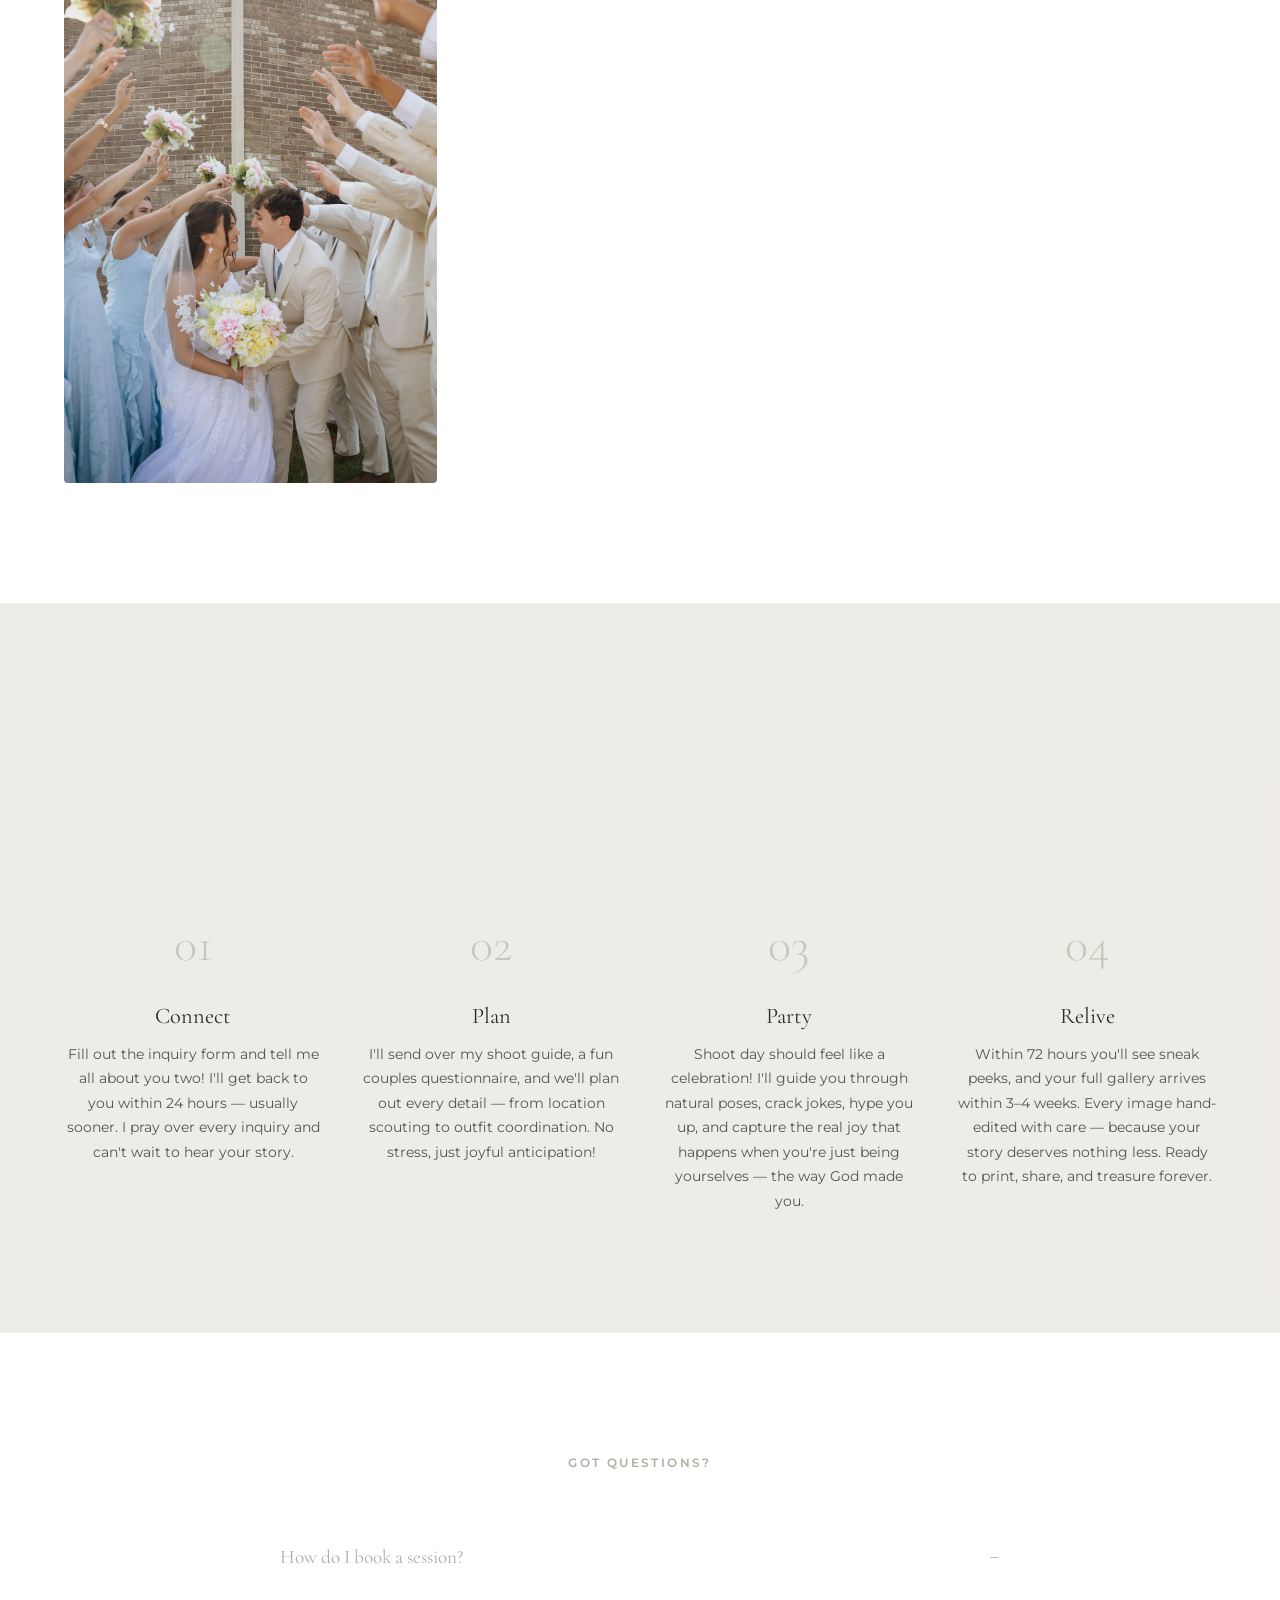
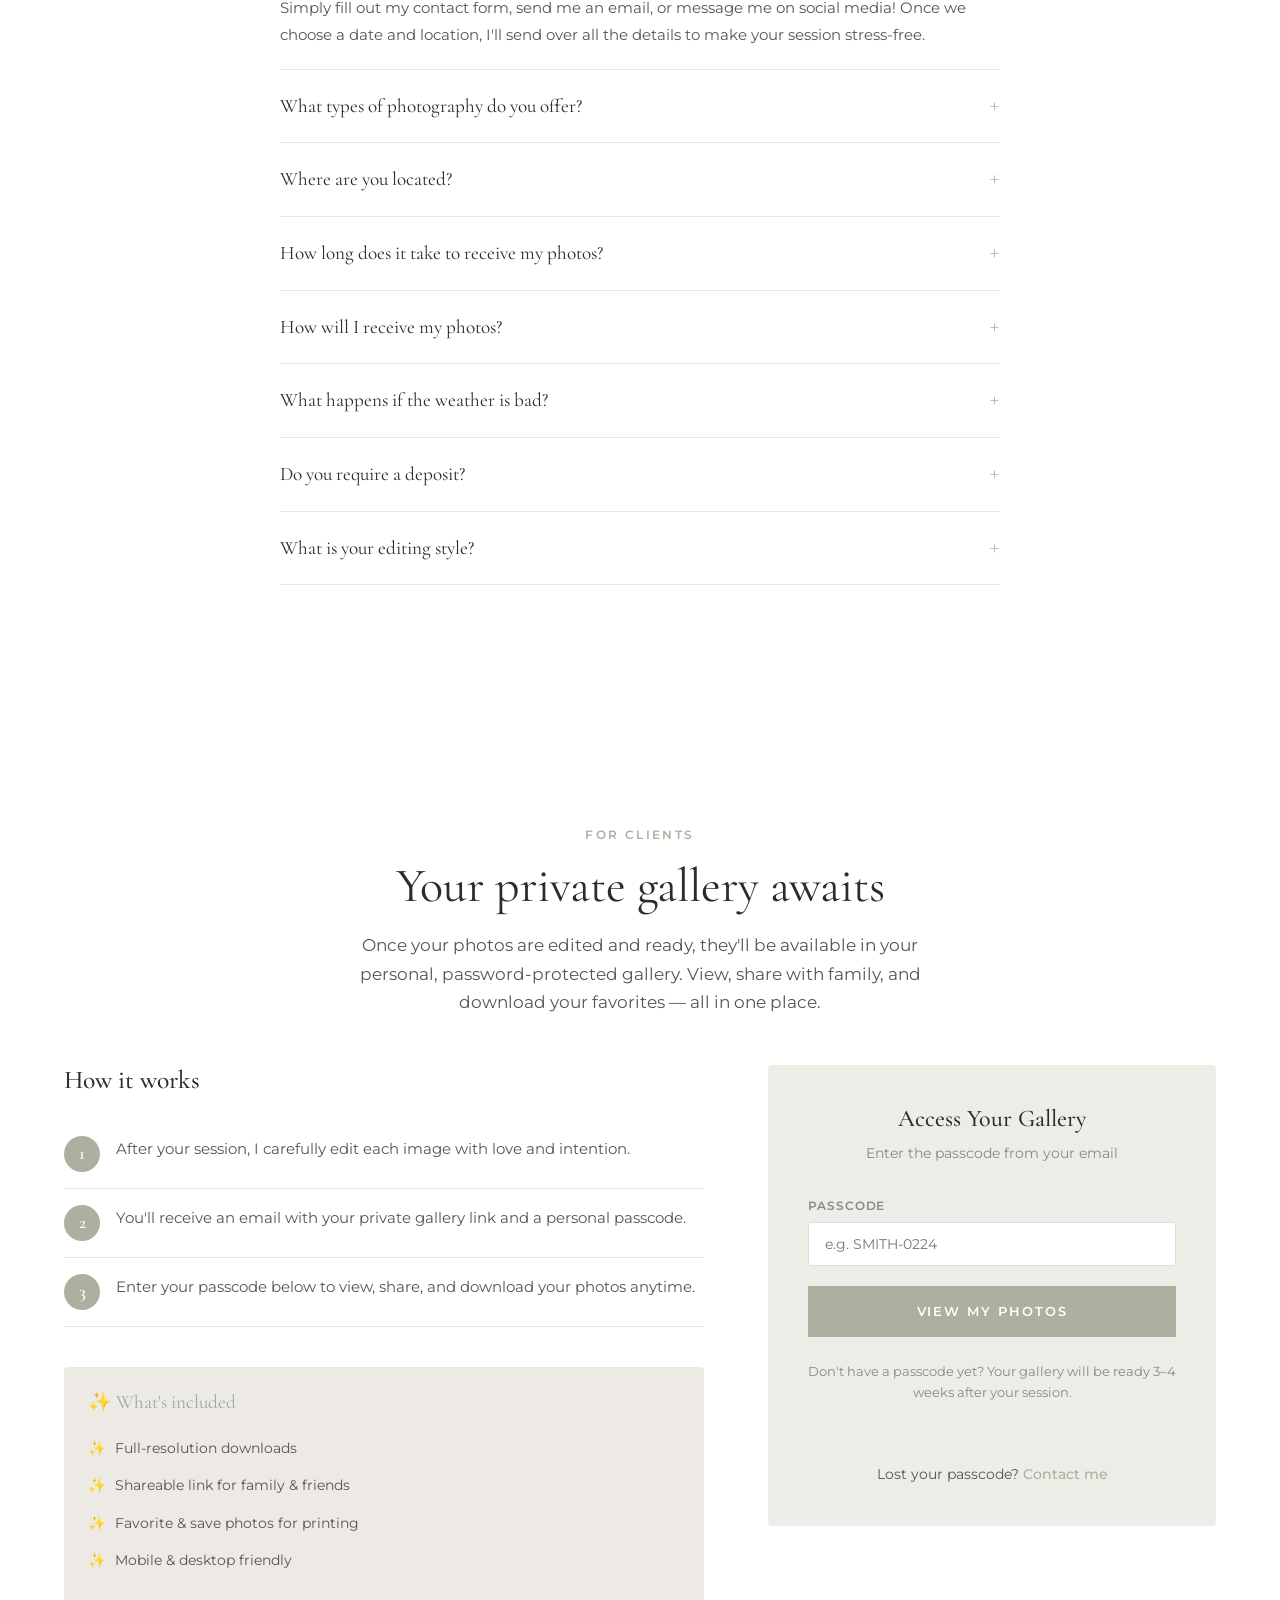
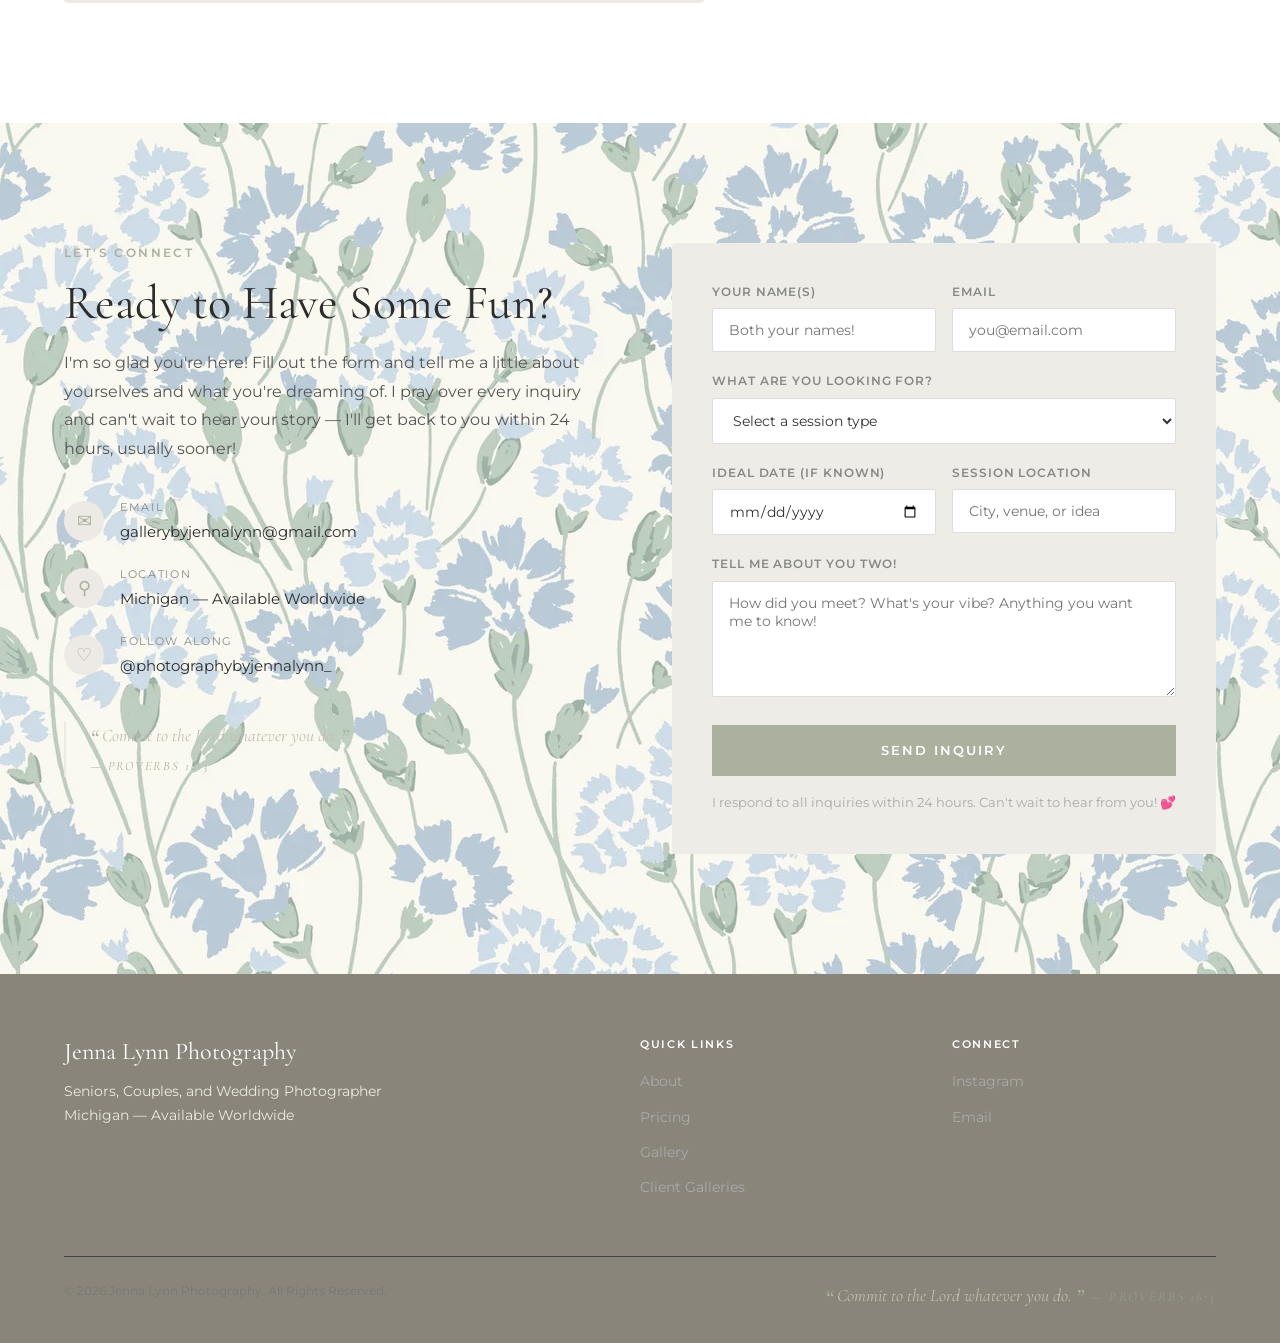
==== commit fdafd22a: "Update tagline, hydrangeas visibility, section titles, contact info, and social links - Change 'Wedd" ====
--- a/index.html
+++ b/index.html
@@ -4,9 +4,9 @@
     <meta charset="UTF-8">
     <meta name="viewport" content="width=device-width, initial-scale=1.0">
     <meta name="description" content="Wedding and couples photography in Michigan, available worldwide. Sessions crafted with you in mind.">
-    <title>Jenna Lynn Photography — Wedding &amp; Couples Photography</title>
+    <title>Jenna Lynn Photography — Seniors, Couples, and Wedding Photography</title>
     <meta property="og:type" content="website" />
-    <meta property="og:title" content="Jenna Lynn Photography — Wedding &amp; Couples Photography" />
+    <meta property="og:title" content="Jenna Lynn Photography — Seniors, Couples, and Wedding Photography" />
     <meta property="og:description" content="Wedding and couples photography in Michigan, available worldwide." />
     <meta property="og:image" content="photos/about/jenna-portrait.jpg" />
     <link rel="preconnect" href="https://fonts.googleapis.com">
@@ -36,7 +36,7 @@
     .package-card { border-radius: 4px; }
     .btn { border-radius: 0px; }
     .ps-masonry { column-count: 3; column-gap: 4px; }
-    .hero { background: linear-gradient(135deg, #edeae5 0%, #edece6 50%, #acb19f 100%); }
+    .hero { background: #f5f5f3; }
 .hero-title, .hero-tag, .hero-sub { color: #2c2c2c; }
 
         @media (max-width: 600px) {
@@ -78,10 +78,34 @@
 
 <!-- ============ HERO ============ -->
 <header class="hero">
+    <div class="hero-scroller">
+        <div class="hero-scroller-track">
+            <img src="photos/hero/Gracie_FlowerRing.jpeg" alt="" loading="eager">
+            <img src="photos/hero/JennaLynnPhotography-641.jpg" alt="" loading="eager">
+            <img src="photos/hero/Isaiah&groomsmen.jpg" alt="" loading="eager">
+            <img src="photos/hero/tate-and-friends-running.jpg" alt="" loading="eager">
+            <img src="photos/hero/gracie-isaiah-engagement-1.jpeg" alt="" loading="eager">
+            <img src="photos/hero/Sylvie_Bear_Overshoulder.jpg" alt="" loading="eager">
+            <img src="photos/hero/matt-grad.jpeg" alt="" loading="eager">
+            <img src="photos/hero/Gracie_Bridal_Outside.jpeg" alt="" loading="eager">
+            <img src="photos/hero/G_I_WedParty_Tunnel.jpeg" alt="" loading="eager">
+            <img src="photos/hero/Tate_Friend_Portrait.JPG" alt="" loading="eager">
+            <img src="photos/hero/Gracie_FlowerRing.jpeg" alt="" loading="eager">
+            <img src="photos/hero/JennaLynnPhotography-641.jpg" alt="" loading="eager">
+            <img src="photos/hero/Isaiah&groomsmen.jpg" alt="" loading="eager">
+            <img src="photos/hero/tate-and-friends-running.jpg" alt="" loading="eager">
+            <img src="photos/hero/gracie-isaiah-engagement-1.jpeg" alt="" loading="eager">
+            <img src="photos/hero/Sylvie_Bear_Overshoulder.jpg" alt="" loading="eager">
+            <img src="photos/hero/matt-grad.jpeg" alt="" loading="eager">
+            <img src="photos/hero/Gracie_Bridal_Outside.jpeg" alt="" loading="eager">
+            <img src="photos/hero/G_I_WedParty_Tunnel.jpeg" alt="" loading="eager">
+            <img src="photos/hero/Tate_Friend_Portrait.JPG" alt="" loading="eager">
+        </div>
+    </div>
     <div class="hero-overlay"></div>
     <div class="hero-content">
-        <p class="hero-tag fade-in-up">Wedding &amp; Couples Photographer</p>
-        <h1 class="hero-title fade-in-up delay-1">Your Love Story,<br>Beautifully Told</h1>
+        <p class="hero-tag fade-in-up">Seniors, Couples, and Wedding Photographer</p>
+        <h1 class="hero-title fade-in-up delay-1">Your session is waiting!</h1>
         <p class="hero-sub fade-in-up delay-2">
             "Three things will last forever — faith, hope, and love — and the greatest of these is love." — 1 Corinthians 13:13<br>
             Authentic, joyful photography that celebrates the love God gave you.
@@ -125,8 +149,8 @@
     <div class="container">
         <div class="section-header">
             <p class="section-label">Pricing</p>
-            <h2 class="section-title">Sessions Crafted With You in Mind</h2>
-            <p class="section-sub">Every love story is unique — your photos should be too. Choose the experience that fits your season.</p>
+            
+            <p class="section-sub">Choose the experience that fits your season.</p>
         </div>
         <div class="packages-grid">
 
@@ -242,9 +266,6 @@
                 <div class="portfolio-overlay"><span class="portfolio-cat">Portrait</span></div>
             </div>
         </div>
-        <div class="gallery-cta">
-            <a href="#contact" class="btn btn-outline">See Your Name Here — Book a Session</a>
-        </div>
     </div>
 </section>
 
@@ -289,7 +310,7 @@
     <div class="container">
         <div class="section-header">
             <p class="section-label">Got Questions?</p>
-            <h2 class="section-title">The Couple Session Q&amp;A</h2>
+            
         </div>
         <div class="faq-list">
 
@@ -419,7 +440,7 @@
                         <span class="contact-icon">✉</span>
                         <div>
                             <small>Email</small>
-                            <a href="mailto:hello@photographybyjennalynn.com">hello@photographybyjennalynn.com</a>
+                            <a href="mailto:gallerybyjennalynn@gmail.com">gallerybyjennalynn@gmail.com</a>
                         </div>
                     </div>
                     <div class="contact-item">
@@ -433,7 +454,7 @@
                         <span class="contact-icon">♡</span>
                         <div>
                             <small>Follow Along</small>
-                            <a href="#">@jennalynnphotography</a>
+                            <a href="https://instagram.com/photographybyjennalynn_">@photographybyjennalynn_</a>
                         </div>
                     </div>
                 </div>
@@ -499,7 +520,7 @@
         <div class="footer-grid">
             <div class="footer-col footer-brand">
                 <h3>Jenna Lynn Photography</h3>
-                <p class="footer-tagline">Wedding &amp; Couples Photographer<br>Michigan — Available Worldwide</p>
+                <p class="footer-tagline">Seniors, Couples, and Wedding Photographer<br>Michigan — Available Worldwide</p>
             </div>
             <div class="footer-col">
                 <h4>Quick Links</h4>
@@ -513,10 +534,8 @@
             <div class="footer-col">
                 <h4>Connect</h4>
                 <ul>
-                    <li><a href="#">Instagram</a></li>
-                    <li><a href="#">Pinterest</a></li>
-                    <li><a href="#">Facebook</a></li>
-                    <li><a href="mailto:hello@photographybyjennalynn.com">Email</a></li>
+                    <li><a href="https://instagram.com/photographybyjennalynn_">Instagram</a></li>
+                    <li><a href="mailto:gallerybyjennalynn@gmail.com">Email</a></li>
                 </ul>
             </div>
         </div>
--- a/css/style.css
+++ b/css/style.css
@@ -1,5 +1,5 @@
 /* ═══════════════════════════════════════════════════════════════
-   JENNA LYNN PHOTOGRAPHY — Wedding & Couples Photography
+   JENNA LYNN PHOTOGRAPHY — Seniors, Couples, and Wedding Photography
    Theme: Light & Airy · Timeless · Natural · Christian warmth
    Palette: Cascade Green (#acb19f) · Halcyon Green (#9baaa2) · Snowbound (#edeae5) · Pure White (#edece6)
    Sherwin-Williams Light & Airy palette
@@ -216,7 +216,7 @@
     width: 100%;
     z-index: 1000;
     padding: 0;
-    background: linear-gradient(rgba(255,255,255,0.82), rgba(255,255,255,0.82)), url('../photos/backgrounds/flower_background.jpg') repeat;
+    background: url('../photos/backgrounds/flower_background.jpg') repeat;
     backdrop-filter: blur(10px);
     -webkit-backdrop-filter: blur(10px);
     border-bottom: 1px solid rgba(0,0,0,0.05);
@@ -303,23 +303,55 @@
     align-items: center;
     justify-content: center;
     text-align: center;
-    background: linear-gradient(135deg, #fdf2f4 0%, #fef9f0 50%, #f0f7f4 100%);
+    background: #f5f5f3;
     overflow: hidden;
+}
+
+/* ─── Hero Background Scroller (B&W photos) ─── */
+.hero-scroller {
+    position: absolute;
+    inset: 0;
+    overflow: hidden;
+    z-index: 0;
+}
+
+.hero-scroller-track {
+    display: flex;
+    height: 100%;
+    width: max-content;
+    gap: 0;
+    animation: heroScroll 240s linear infinite;
+}
+
+.hero-scroller-track img {
+    height: 100%;
+    width: auto;
+    flex-shrink: 0;
+    object-fit: cover;
+    filter: grayscale(100%) contrast(0.95) brightness(1.05);
+    opacity: 0.75;
+}
+
+@keyframes heroScroll {
+    from { transform: translateX(0); }
+    to { transform: translateX(-50%); }
 }
 
 .hero-overlay {
     position: absolute;
     inset: 0;
-    background:
-        radial-gradient(ellipse at 20% 50%, rgba(196,117,138,0.08) 0%, transparent 60%),
-        radial-gradient(ellipse at 80% 20%, rgba(168,200,230,0.1) 0%, transparent 50%);
+    background: rgba(255,255,255,0.3);
+    z-index: 1;
 }
 
 .hero-content {
     position: relative;
     z-index: 2;
     max-width: 720px;
-    padding: 120px 24px 80px;
+    padding: 60px 48px;
+    background: rgba(255,255,255,0.65);
+    border-radius: 8px;
+    box-shadow: 0 4px 30px rgba(0,0,0,0.05);
 }
 
 .hero-tag {
@@ -722,7 +754,7 @@
    ═══════════════════════════════════════════════════════════════ */
 .faq {
     padding: var(--section-pad);
-    background: rgba(237, 236, 230, 0.9);
+    background: #ffffff;
 }
 
 .faq-list {
@@ -900,7 +932,7 @@
    ═══════════════════════════════════════════════════════════════ */
 .contact {
     padding: var(--section-pad);
-    background: linear-gradient(rgba(255,255,255,0.8), rgba(255,255,255,0.8)), url('../photos/backgrounds/flower_background.jpg') repeat;
+    background: url('../photos/backgrounds/flower_background.jpg') repeat;
 }
 
 .contact-grid {
@@ -1797,15 +1829,32 @@
         top: 72px;
         left: 0;
         right: 0;
-        background: linear-gradient(rgba(255,255,255,0.85), rgba(255,255,255,0.85)), url('../photos/backgrounds/flower_background.jpg') repeat;
+        background: url('../photos/backgrounds/flower_background.jpg') repeat;
+        background-position: 0 -72px;
         flex-direction: column;
+        padding: 0 24px;
+        gap: 0;
+        border-bottom: 1px solid var(--border);
+        max-height: 0;
+        opacity: 0;
+        overflow: hidden;
+        box-shadow: 0 4px 20px rgba(0,0,0,0.06);
+        transition: max-height 0.35s ease, opacity 0.25s ease, padding 0.35s ease, gap 0.35s ease;
+    }
+    .nav-links.open {
+        max-height: 500px;
+        opacity: 1;
         padding: 24px;
         gap: 20px;
-        border-bottom: 1px solid var(--border);
-        display: none;
-        box-shadow: 0 4px 20px rgba(0,0,0,0.06);
     }
-    .nav-links.open { display: flex; }
+
+    /* Fix hero scroller zoom on mobile — use fixed width instead of auto-scaling */
+    .hero-scroller-track img {
+        width: 300px;
+        height: 100%;
+        object-fit: cover;
+    }
+    .hero-content { padding: 40px 24px; }
 
     /* About: stack image above text on mobile */
     .about-grid { grid-template-columns: 1fr; gap: 32px; }
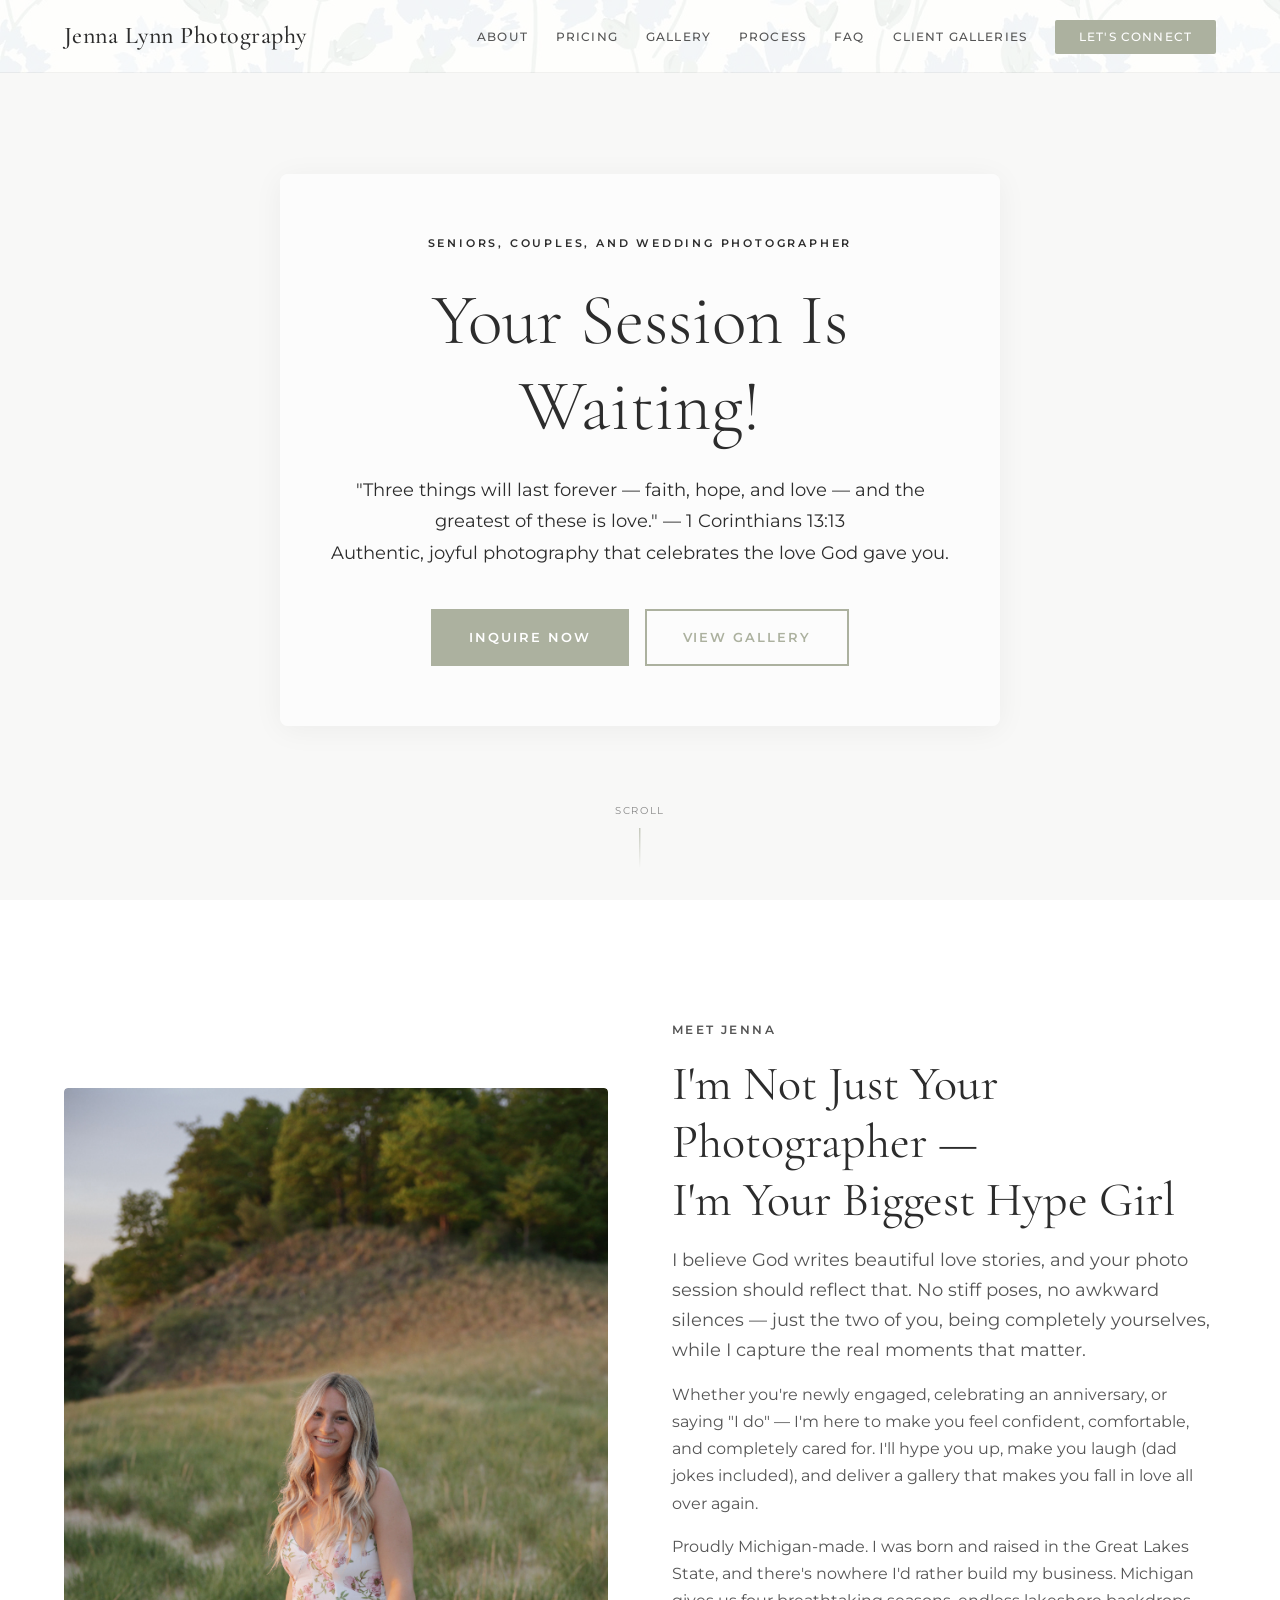
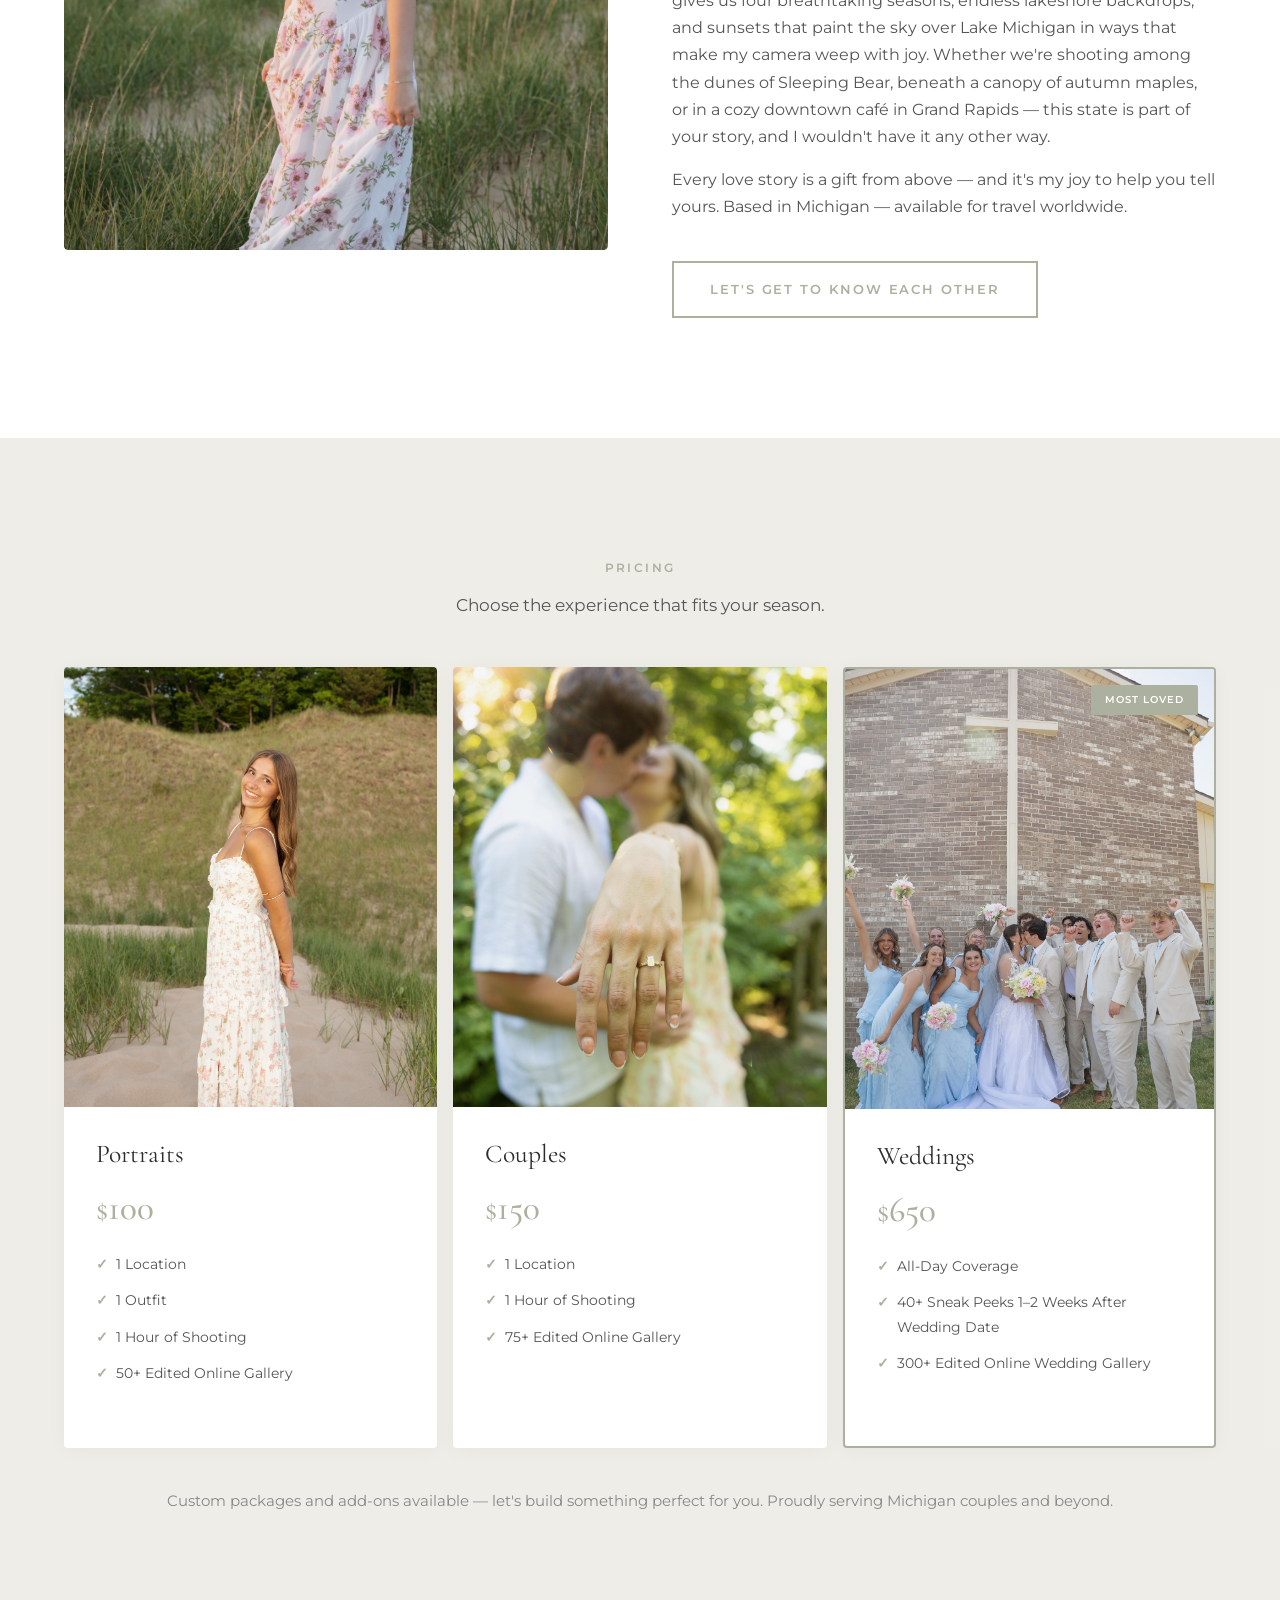
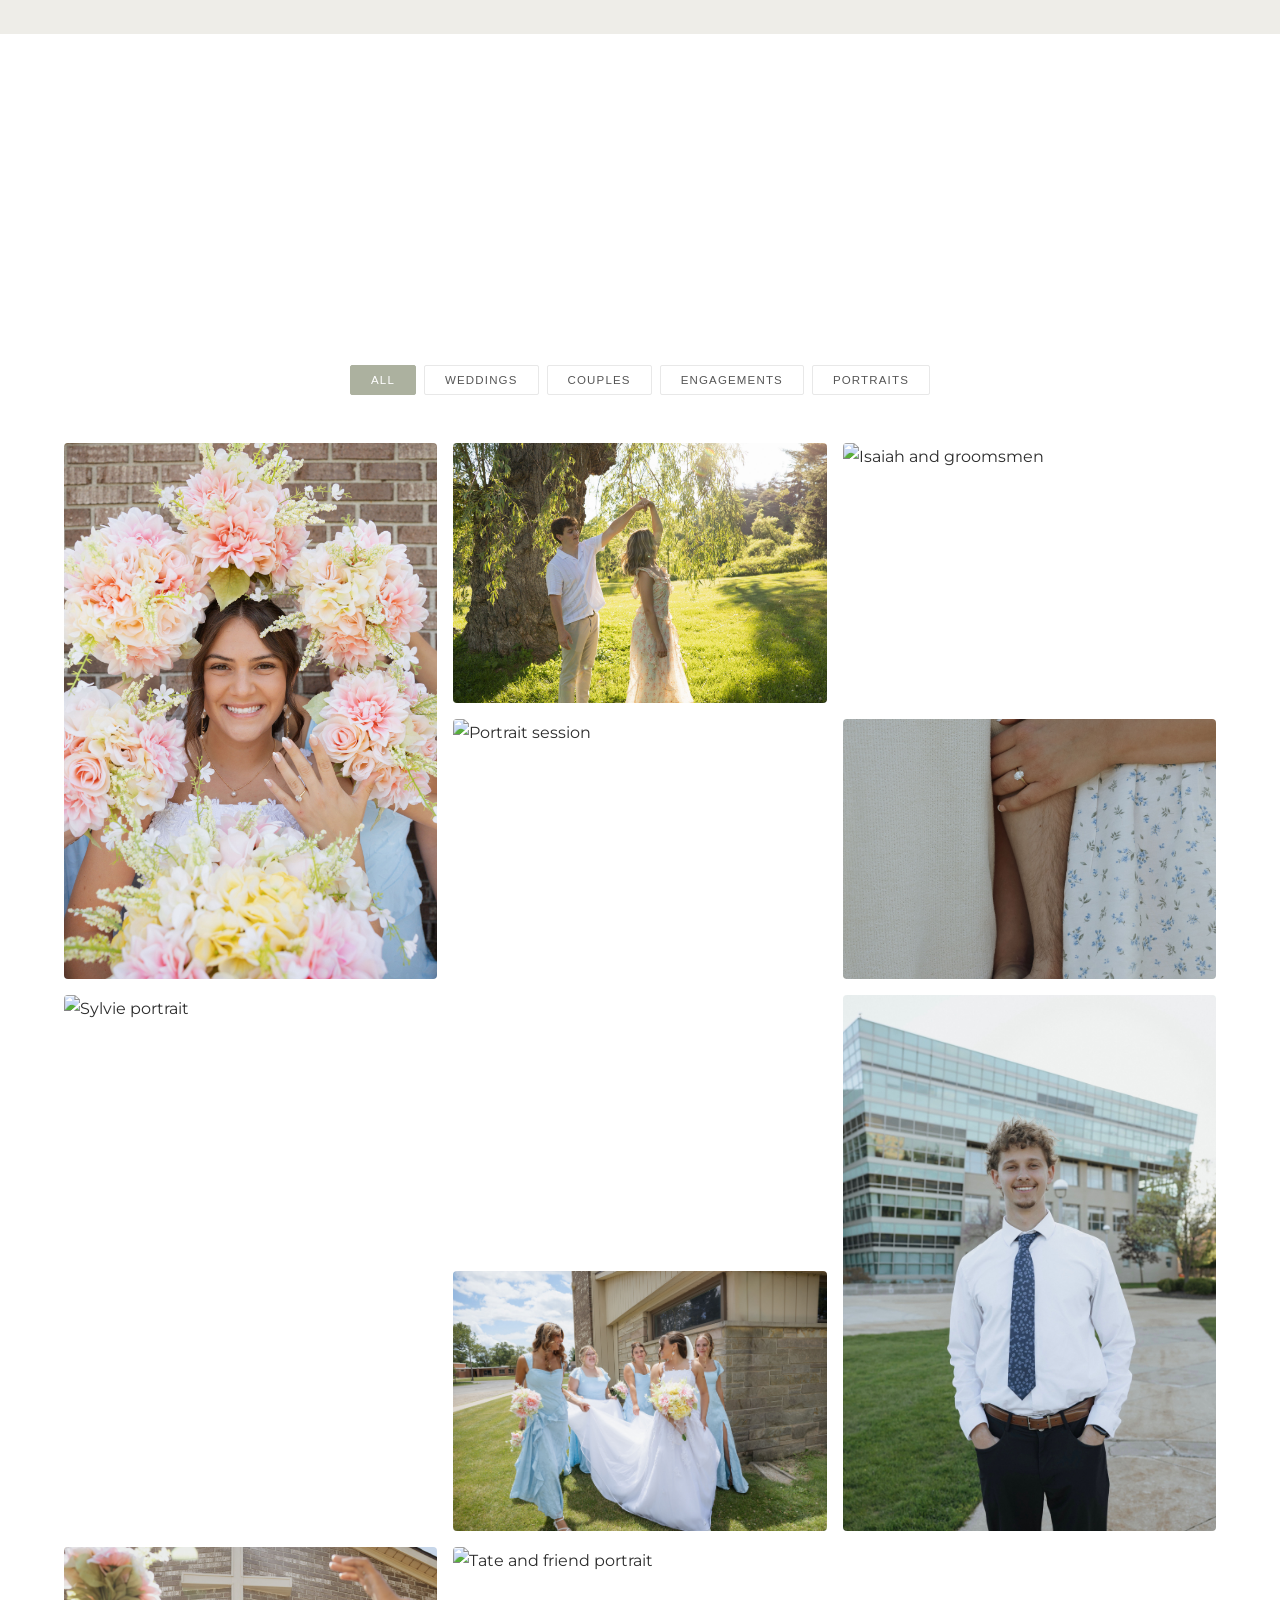
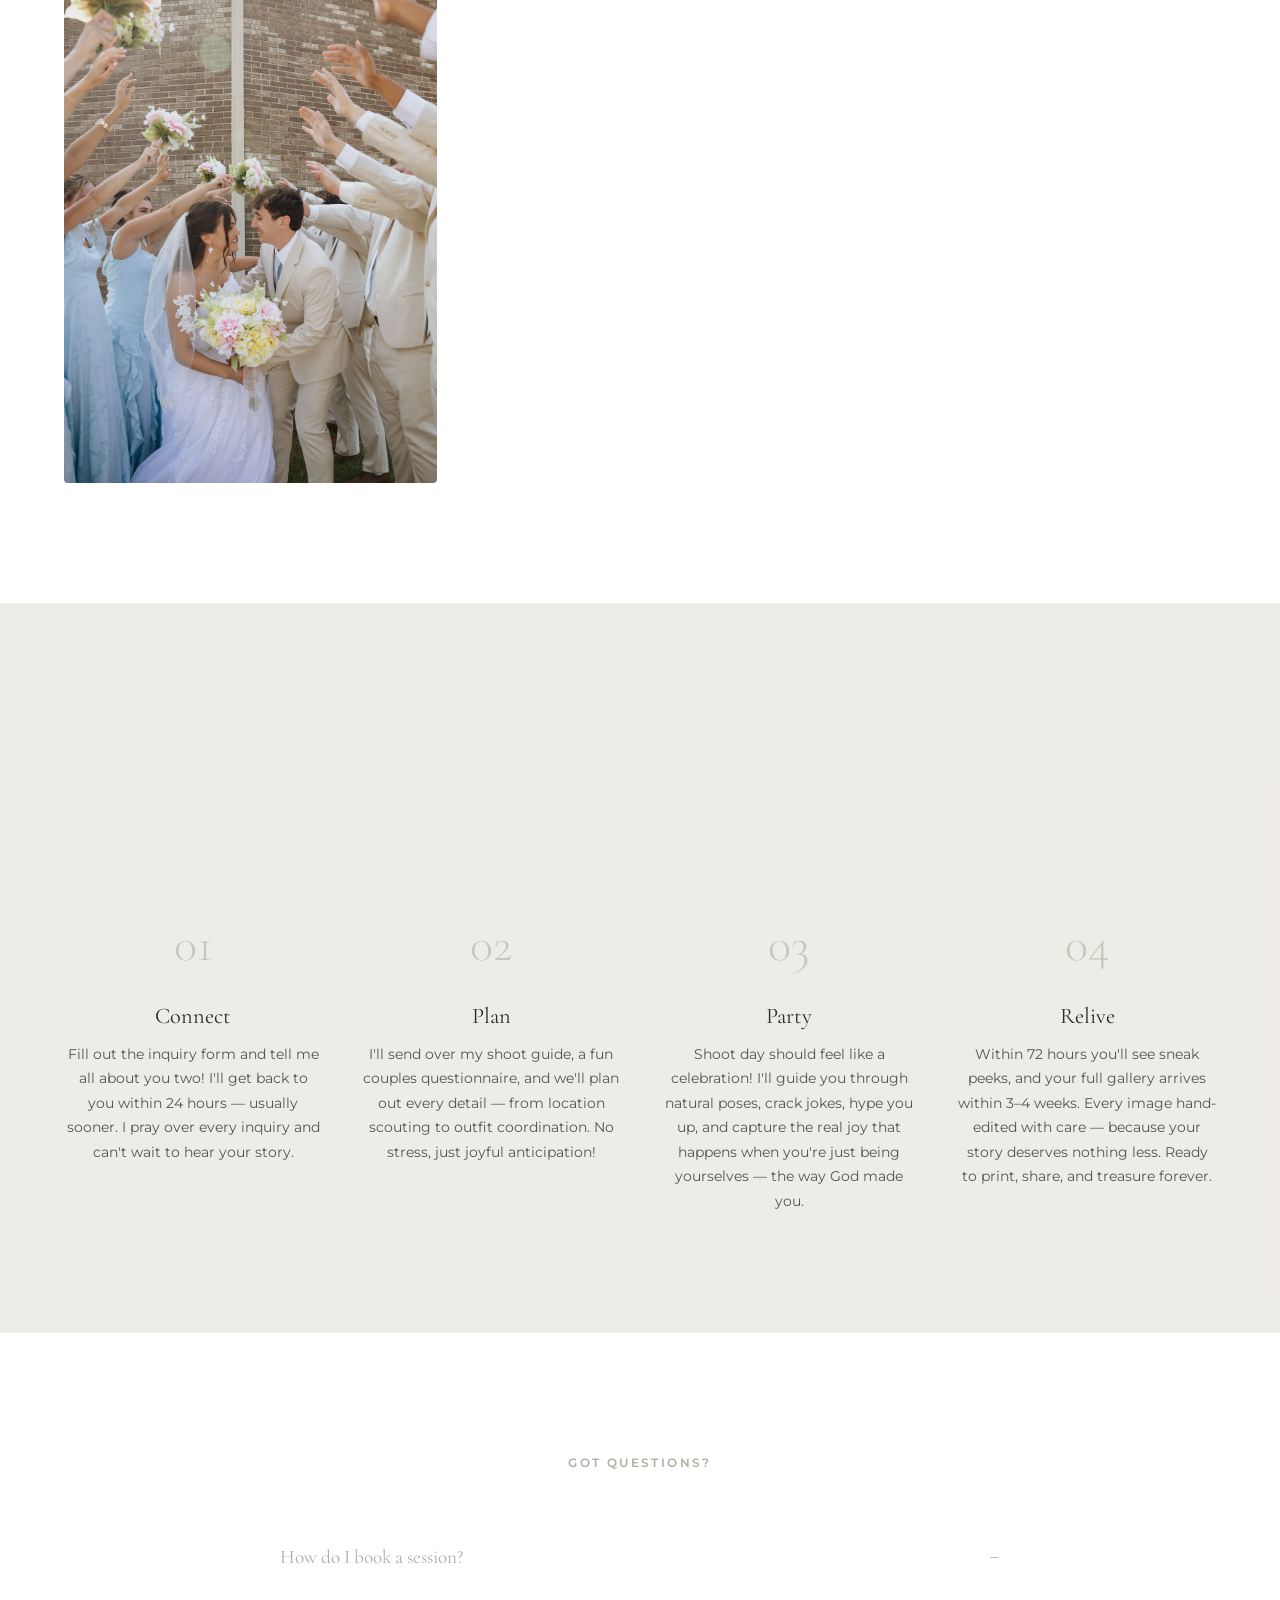
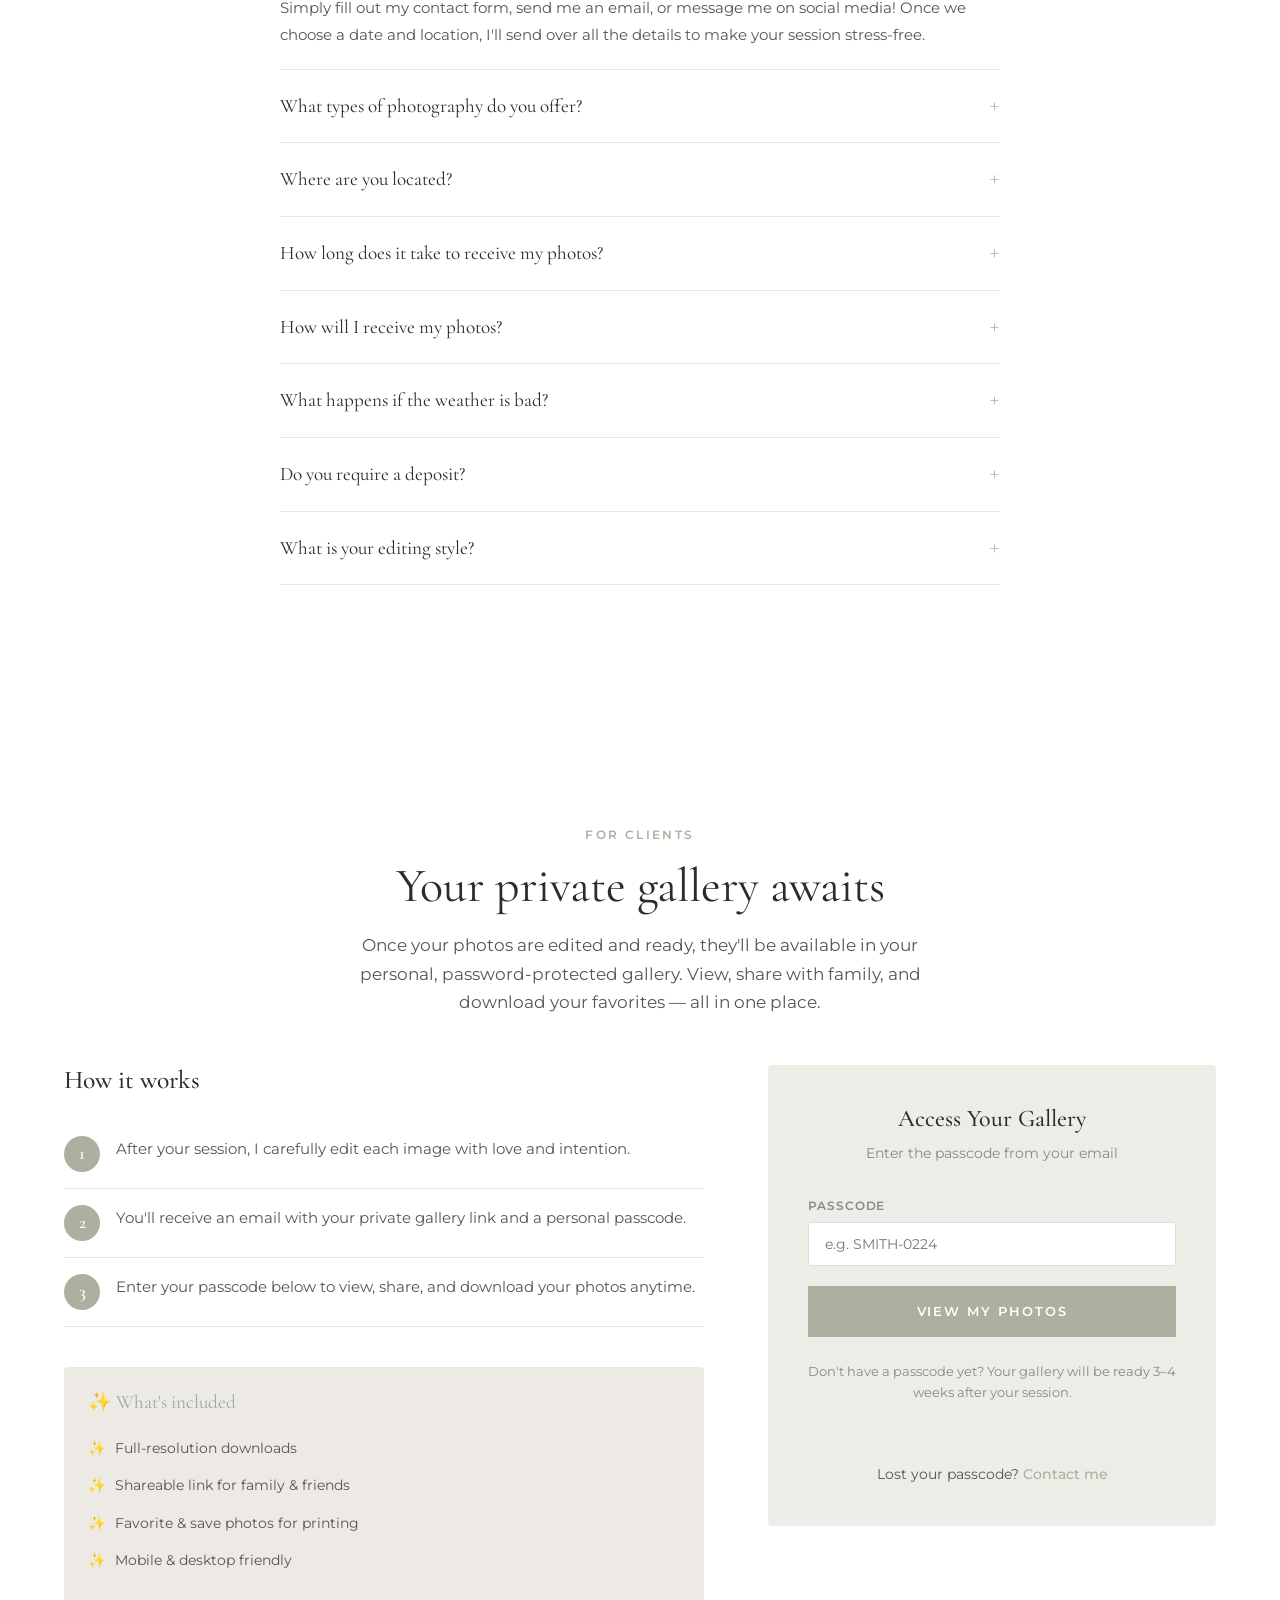
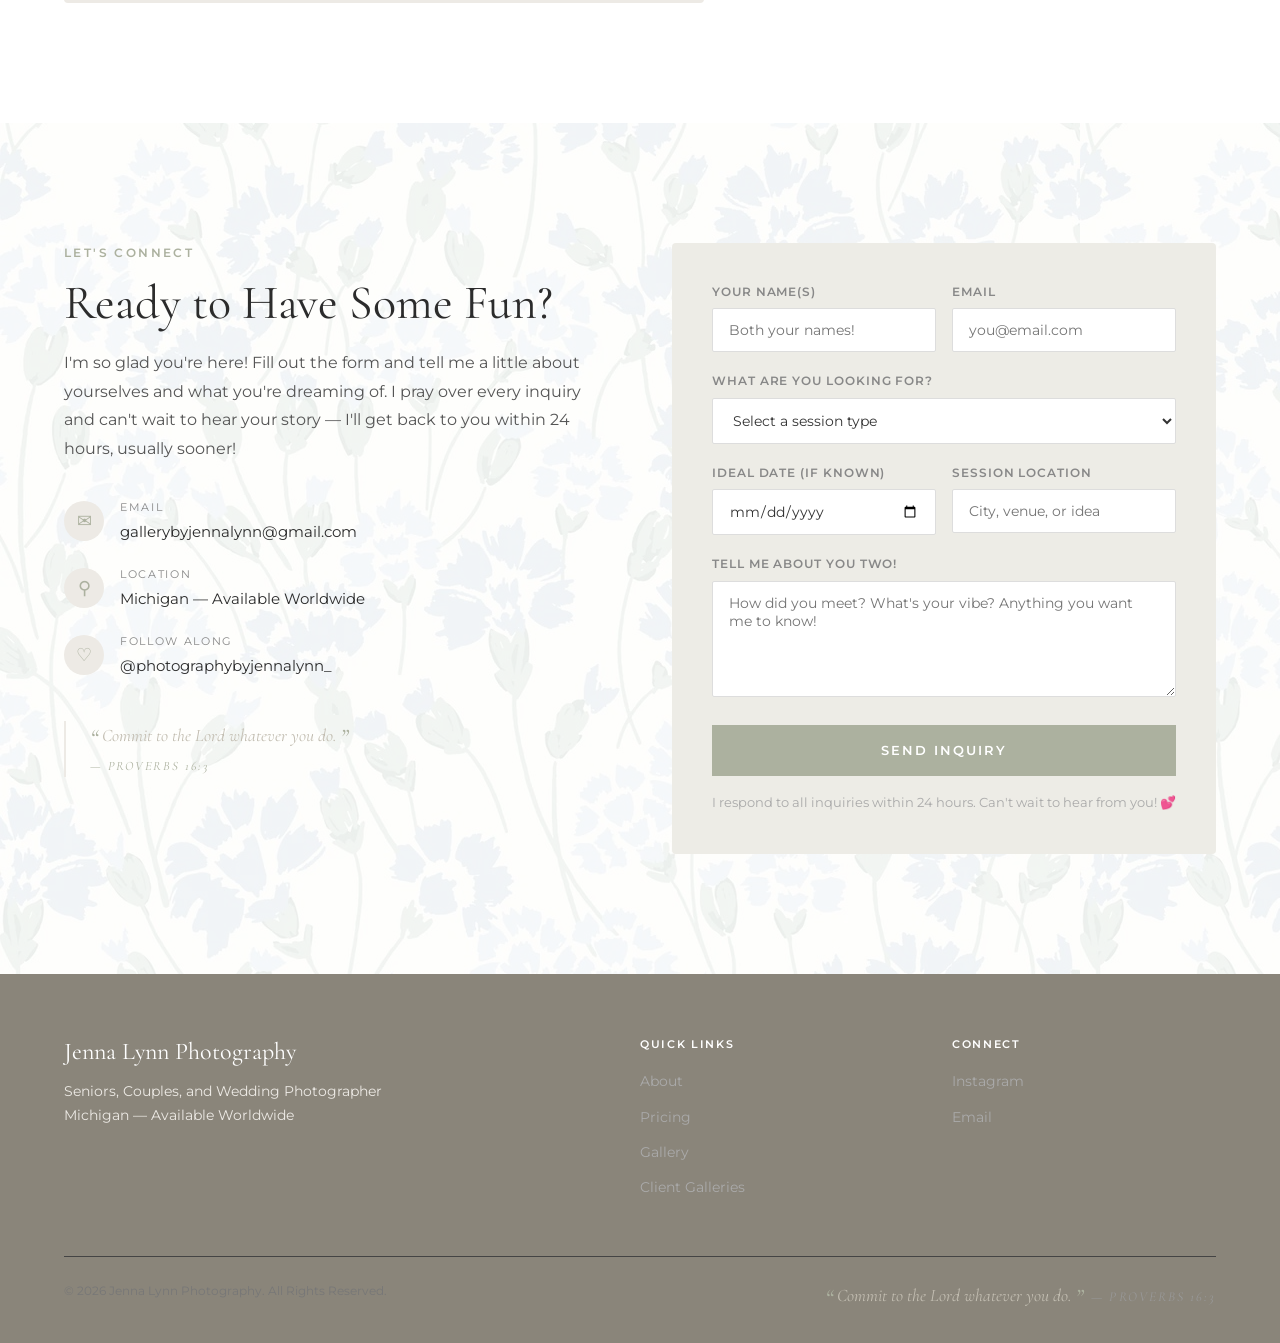
==== commit 49e9f3f9: "Restore floral background white overlays and capitalize hero title - Restore white gradient overlays" ====
--- a/index.html
+++ b/index.html
@@ -105,7 +105,7 @@
     <div class="hero-overlay"></div>
     <div class="hero-content">
         <p class="hero-tag fade-in-up">Seniors, Couples, and Wedding Photographer</p>
-        <h1 class="hero-title fade-in-up delay-1">Your session is waiting!</h1>
+        <h1 class="hero-title fade-in-up delay-1">Your Session Is Waiting!</h1>
         <p class="hero-sub fade-in-up delay-2">
             "Three things will last forever — faith, hope, and love — and the greatest of these is love." — 1 Corinthians 13:13<br>
             Authentic, joyful photography that celebrates the love God gave you.
--- a/css/style.css
+++ b/css/style.css
@@ -216,7 +216,7 @@
     width: 100%;
     z-index: 1000;
     padding: 0;
-    background: url('../photos/backgrounds/flower_background.jpg') repeat;
+    background: linear-gradient(rgba(255,255,255,0.82), rgba(255,255,255,0.82)), url('../photos/backgrounds/flower_background.jpg') repeat;
     backdrop-filter: blur(10px);
     -webkit-backdrop-filter: blur(10px);
     border-bottom: 1px solid rgba(0,0,0,0.05);
@@ -932,7 +932,7 @@
    ═══════════════════════════════════════════════════════════════ */
 .contact {
     padding: var(--section-pad);
-    background: url('../photos/backgrounds/flower_background.jpg') repeat;
+    background: linear-gradient(rgba(255,255,255,0.8), rgba(255,255,255,0.8)), url('../photos/backgrounds/flower_background.jpg') repeat;
 }
 
 .contact-grid {
@@ -1829,7 +1829,7 @@
         top: 72px;
         left: 0;
         right: 0;
-        background: url('../photos/backgrounds/flower_background.jpg') repeat;
+        background: linear-gradient(rgba(255,255,255,0.82), rgba(255,255,255,0.82)), url('../photos/backgrounds/flower_background.jpg') repeat;
         background-position: 0 -72px;
         flex-direction: column;
         padding: 0 24px;
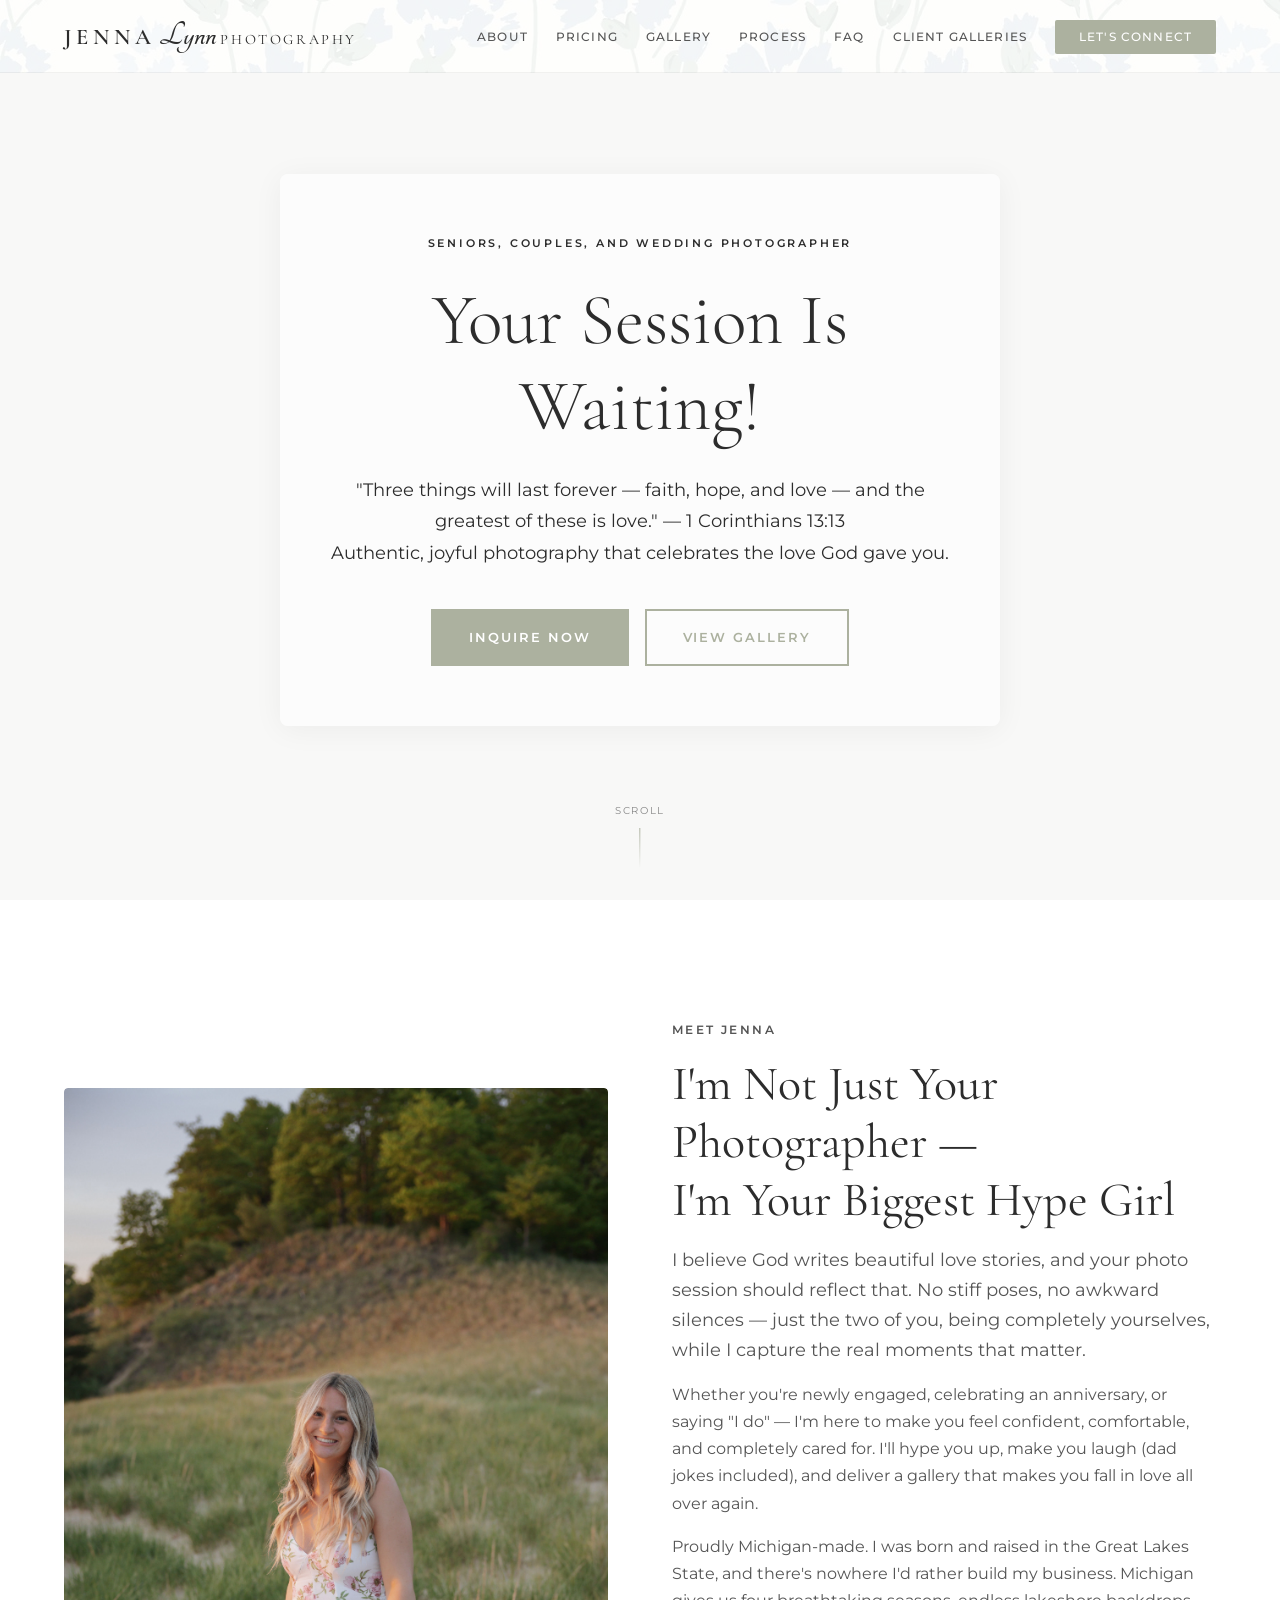
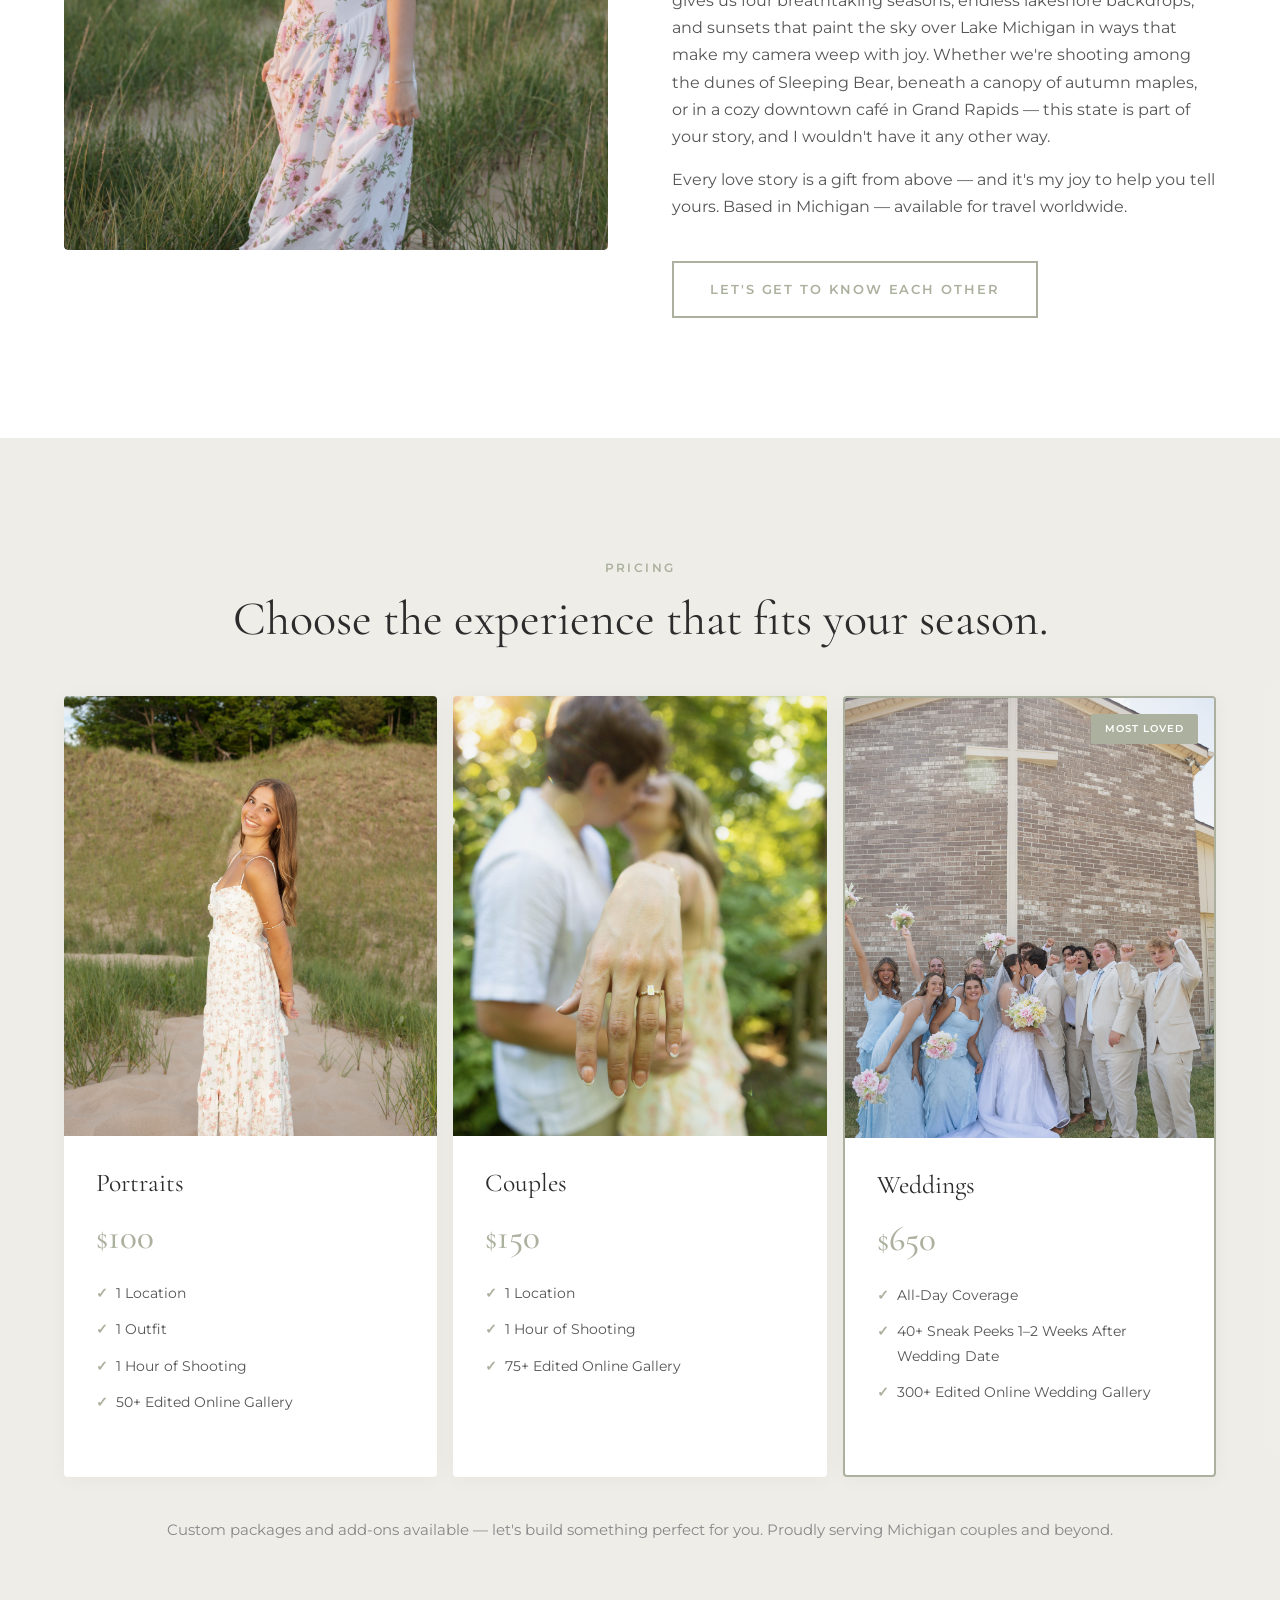
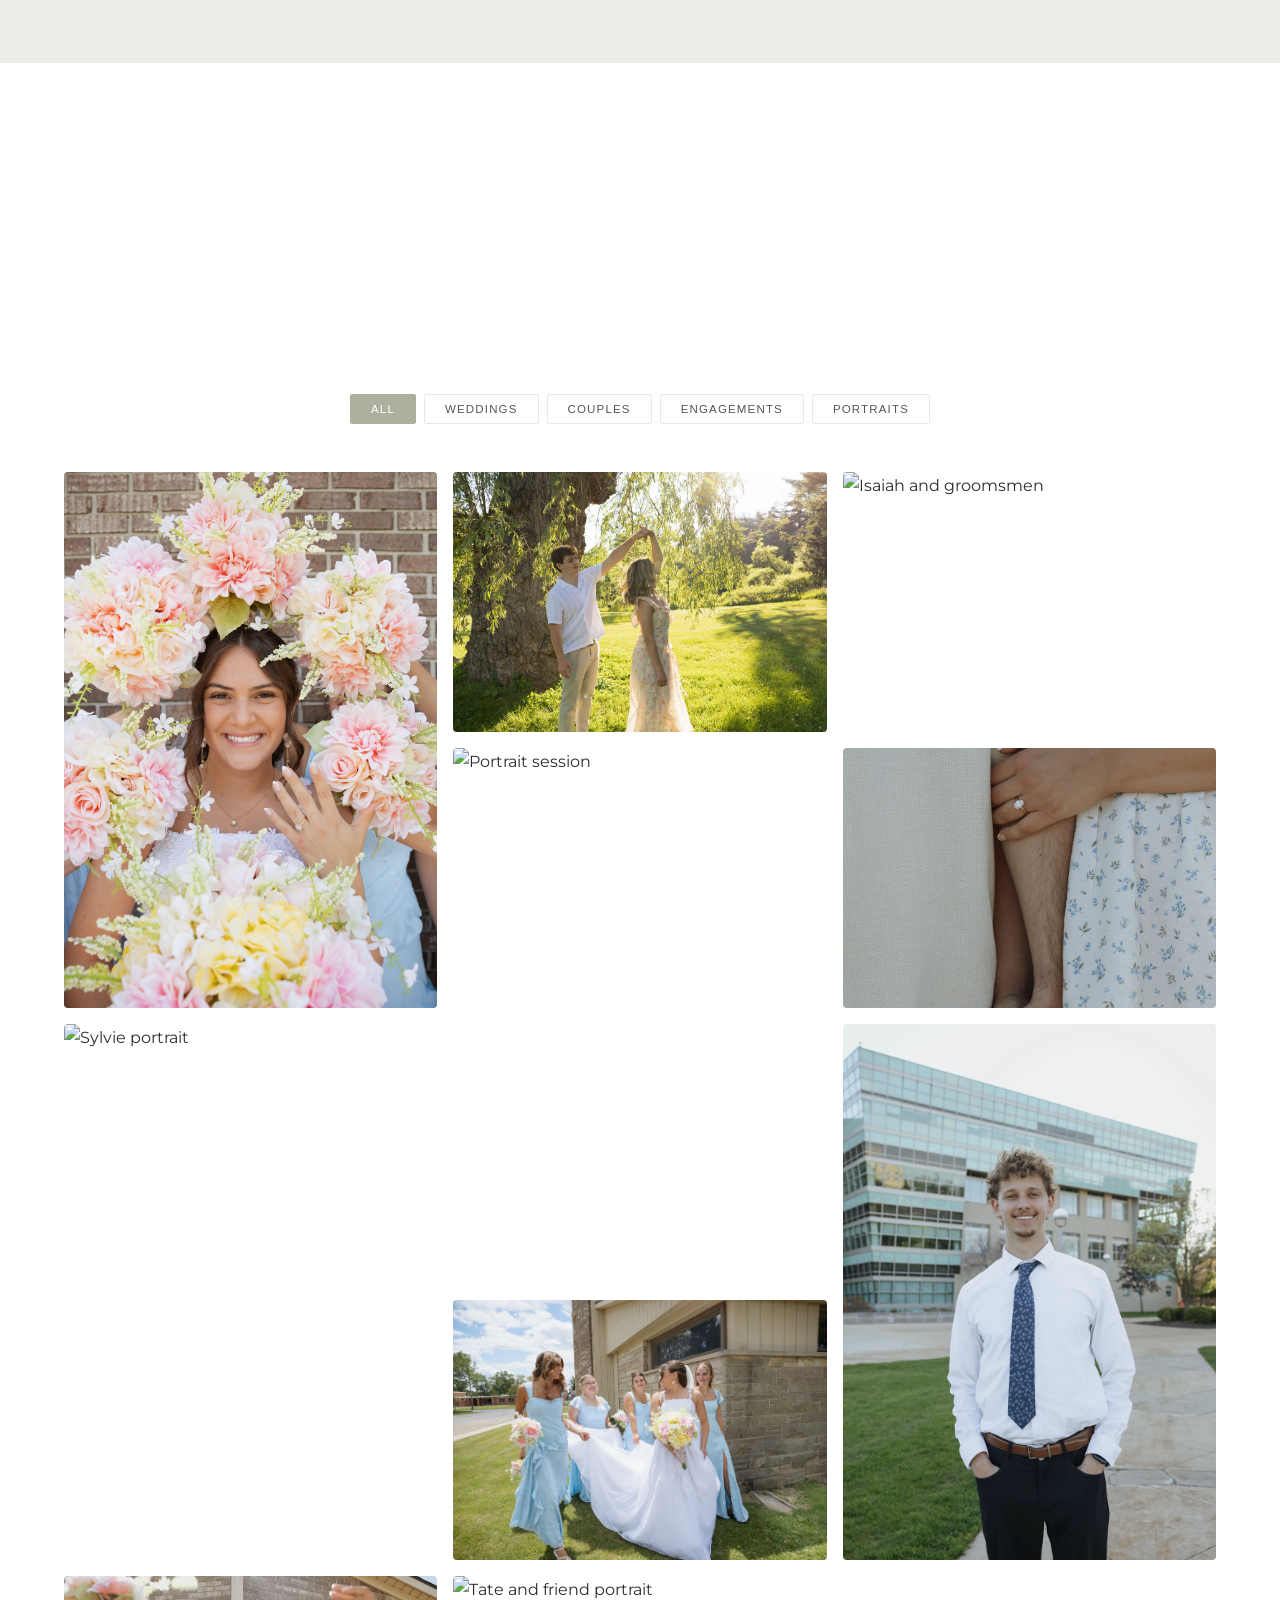
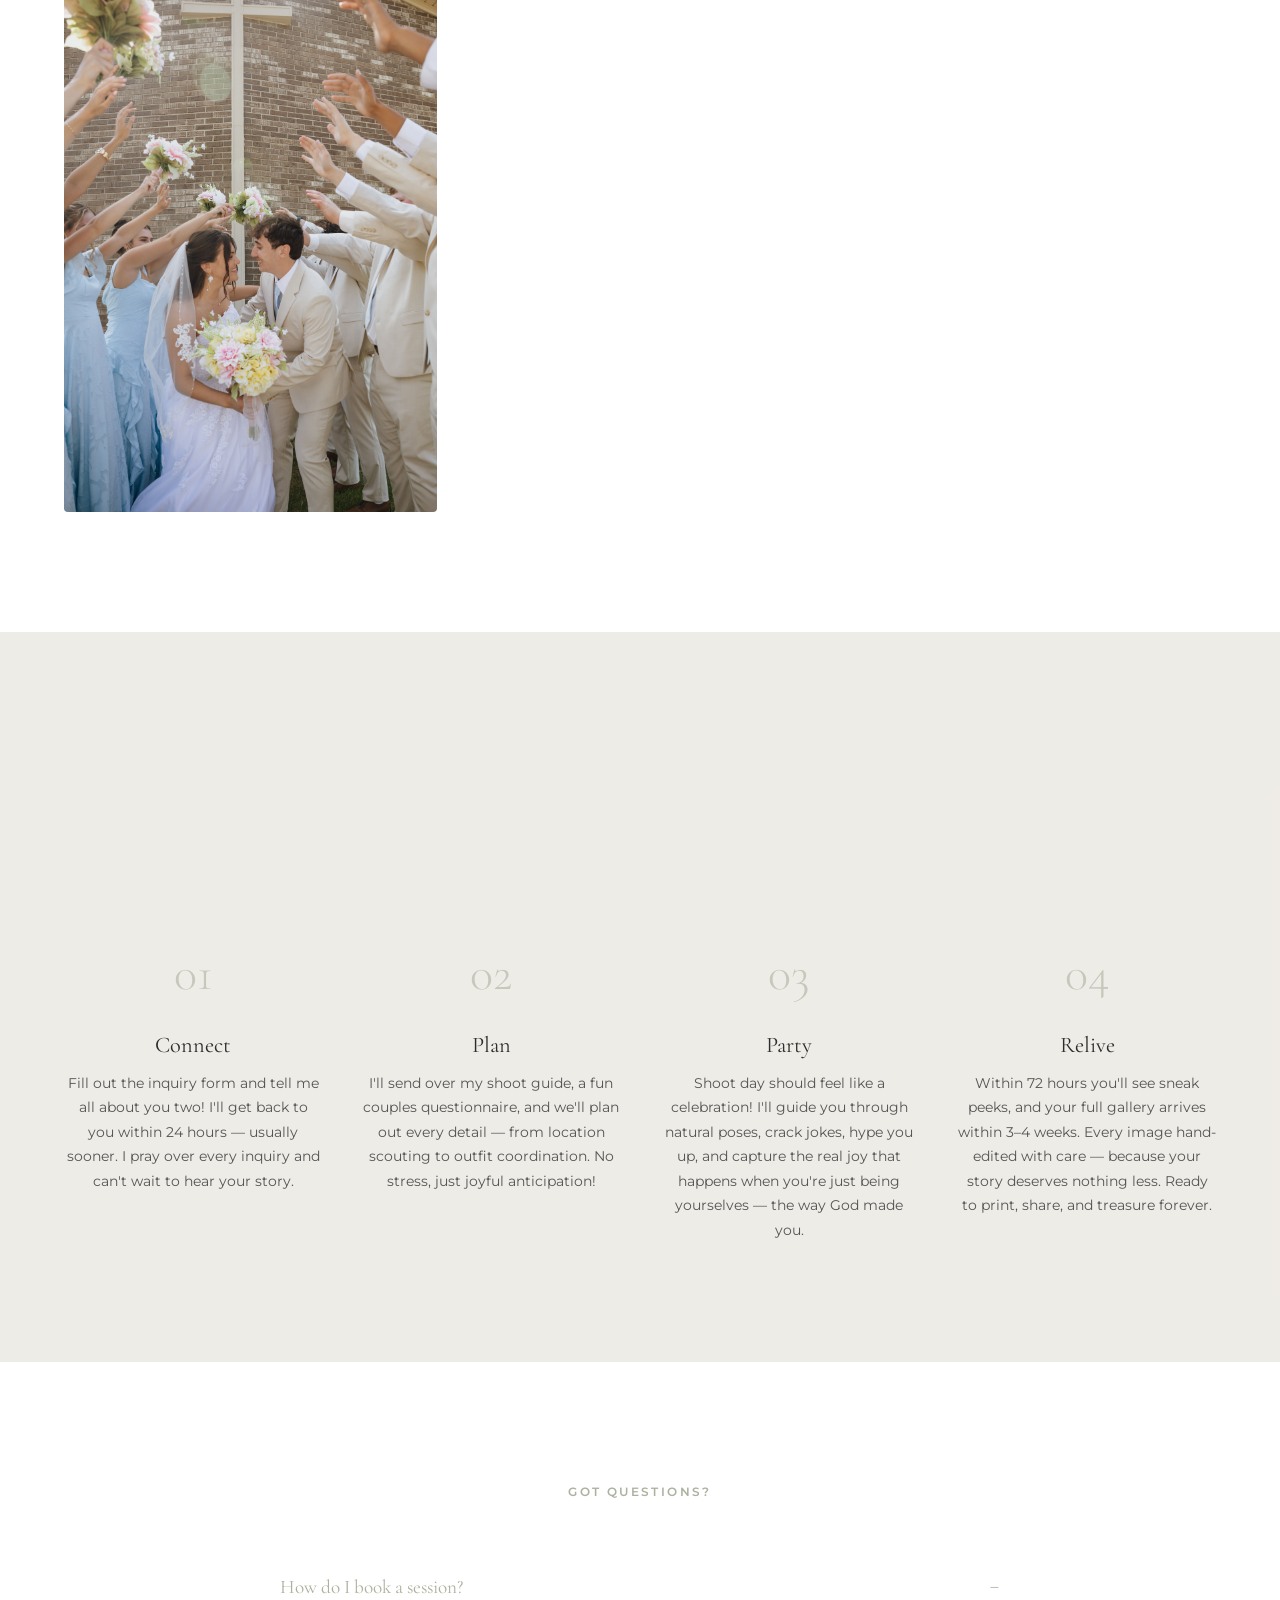
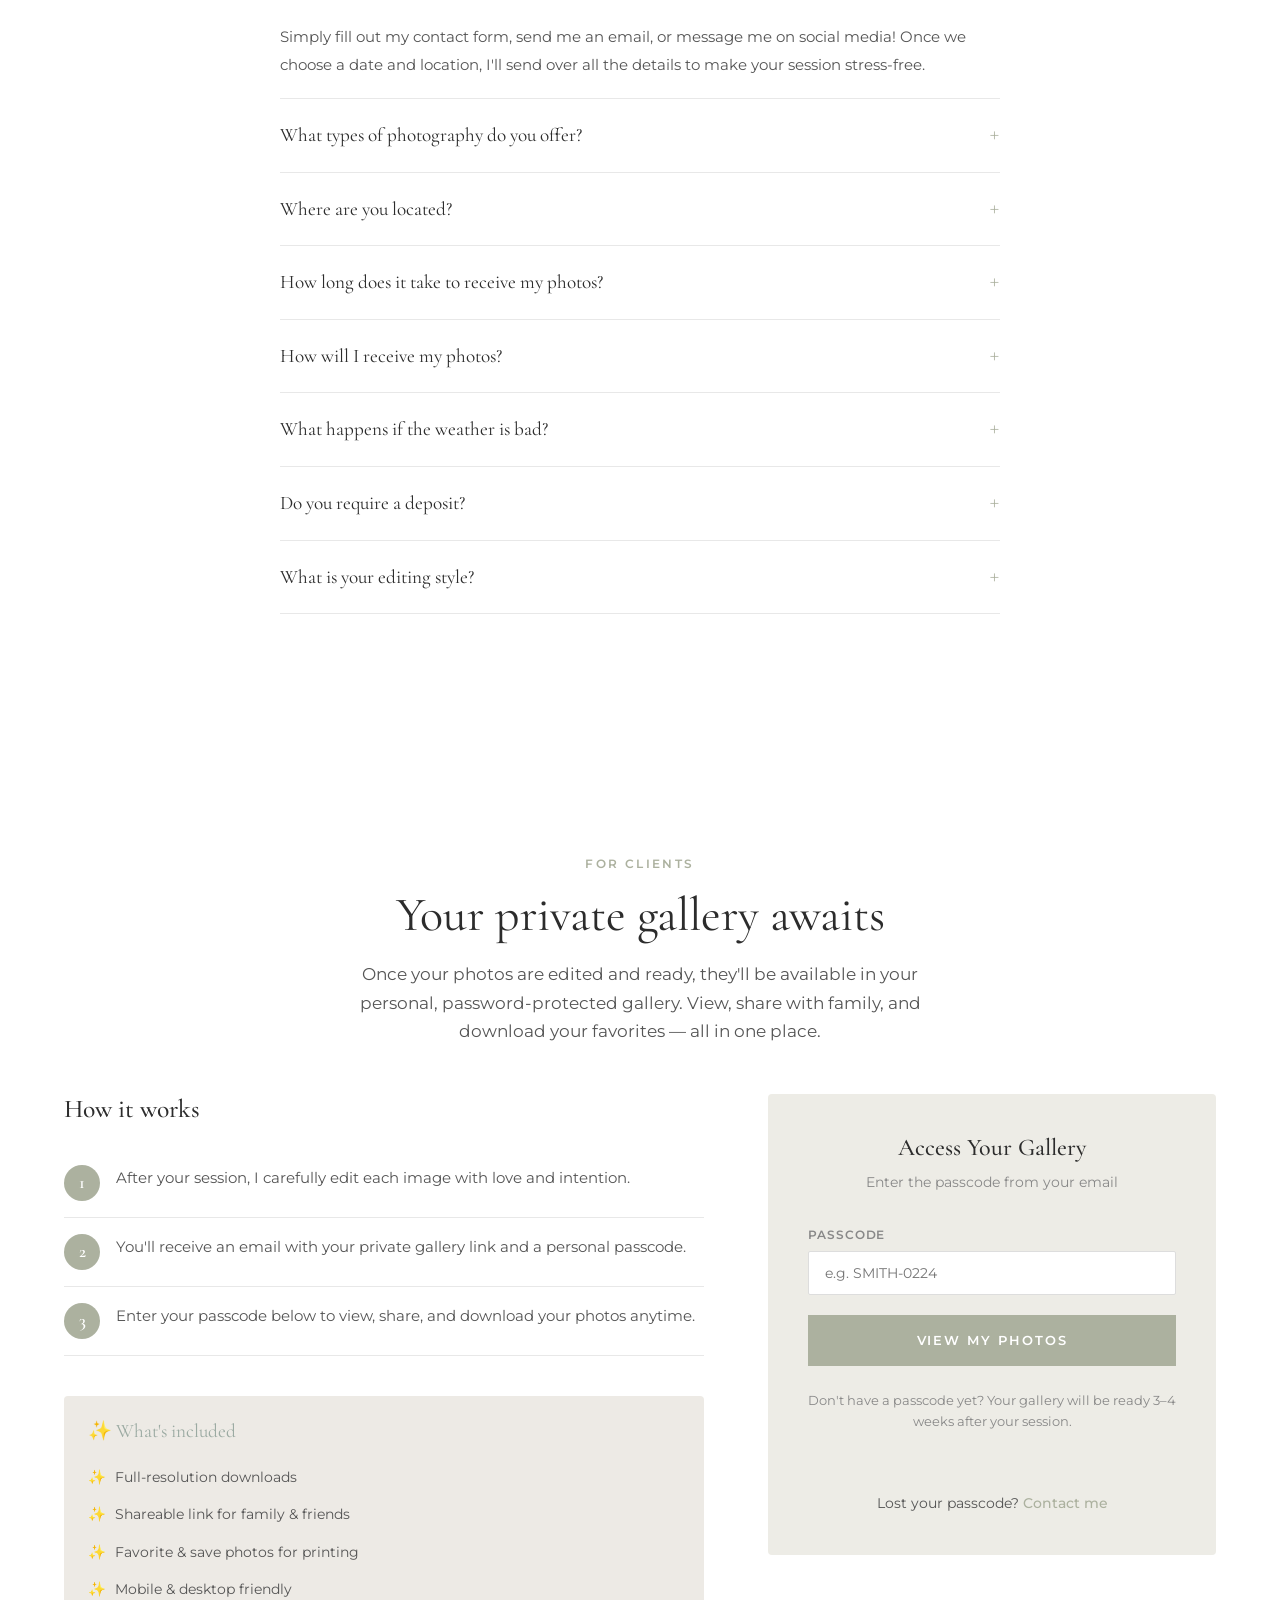
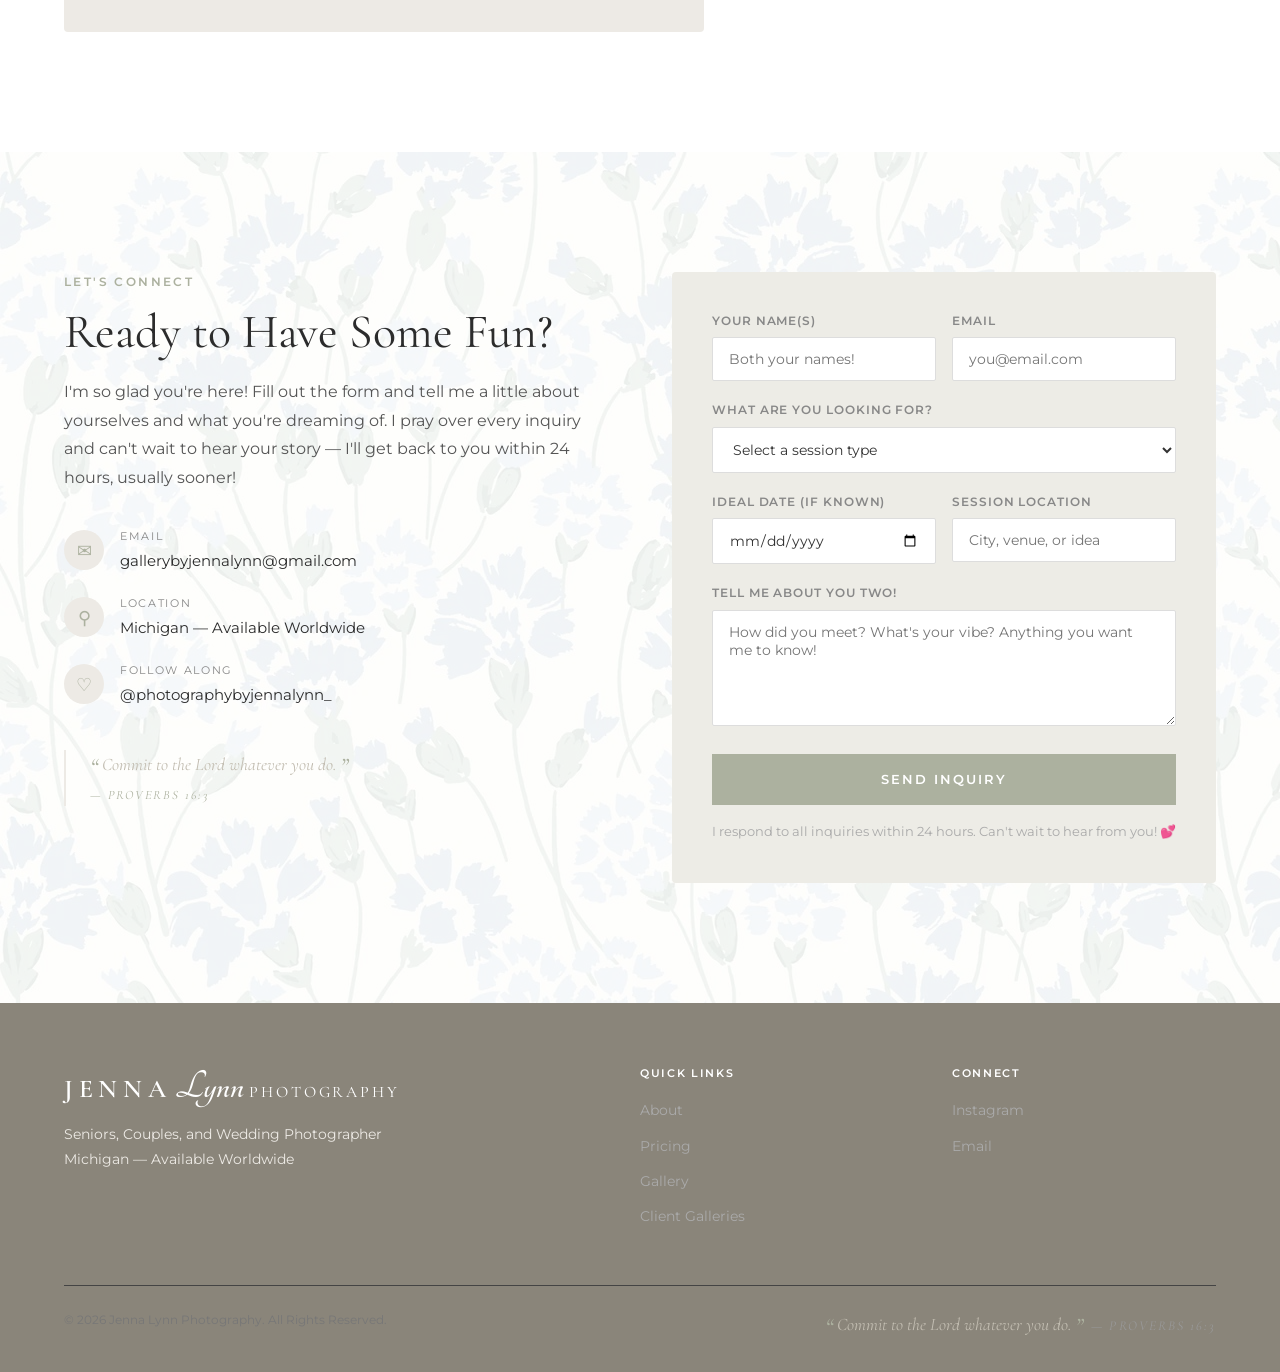
==== commit 112fa3a3: "Add 'Photography' to wordmark logo - Add 'Photography' in Cormorant Garamond after script 'Lynn' in " ====
--- a/index.html
+++ b/index.html
@@ -11,7 +11,7 @@
     <meta property="og:image" content="photos/about/jenna-portrait.jpg" />
     <link rel="preconnect" href="https://fonts.googleapis.com">
     <link rel="preconnect" href="https://fonts.gstatic.com" crossorigin>
-    <link href="https://fonts.googleapis.com/css2?family=Cormorant+Garamond:ital,wght@0,300;0,400;0,500;0,600;0,700;1,300;1,400;1,500&family=Montserrat:wght@300;400;500;600&display=swap" rel="stylesheet">
+    <link href="https://fonts.googleapis.com/css2?family=Cormorant+Garamond:ital,wght@0,300;0,400;0,500;0,600;0,700;1,300;1,400;1,500&family=Montserrat:wght@300;400;500;600&family=Tangerine:wght@400;700&display=swap" rel="stylesheet">
     <link rel="stylesheet" href="css/style.css">
     <style>
     /* ─── Theme Overrides (from CMS) ─── */
@@ -59,7 +59,7 @@
 <!-- ============ NAVIGATION ============ -->
 <nav class="navbar" id="navbar">
     <div class="nav-inner">
-        <a href="#top" class="logo">Jenna Lynn Photography</a>
+        <a href="#top" class="logo"><span class="logo-jenna">JENNA</span> <span class="logo-lynn">Lynn</span> <span class="logo-photo">Photography</span></a>
         <button class="nav-toggle" id="navToggle" aria-label="Toggle menu">
             <span></span><span></span><span></span>
         </button>
@@ -149,8 +149,8 @@
     <div class="container">
         <div class="section-header">
             <p class="section-label">Pricing</p>
-            
-            <p class="section-sub">Choose the experience that fits your season.</p>
+
+            <h2 class="section-title">Choose the experience that fits your season.</h2>
         </div>
         <div class="packages-grid">
 
@@ -519,7 +519,7 @@
     <div class="container">
         <div class="footer-grid">
             <div class="footer-col footer-brand">
-                <h3>Jenna Lynn Photography</h3>
+                <div class="footer-logo-wordmark"><span class="logo-jenna footer-logo-jenna">JENNA</span> <span class="logo-lynn footer-logo-lynn">Lynn</span> <span class="logo-photo footer-logo-photo">Photography</span></div>
                 <p class="footer-tagline">Seniors, Couples, and Wedding Photographer<br>Michigan — Available Worldwide</p>
             </div>
             <div class="footer-col">
--- a/css/style.css
+++ b/css/style.css
@@ -238,11 +238,35 @@
 }
 
 .logo {
-    font-family: var(--font-serif);
-    font-size: 1.5rem;
-    font-weight: 500;
+    display: flex;
+    align-items: baseline;
+    text-decoration: none;
+    line-height: 1;
+}
+.logo-jenna {
+    font-family: var(--font-serif);
+    font-weight: 600;
+    font-size: 1.4rem;
     color: var(--charcoal);
-    letter-spacing: 0.02em;
+    letter-spacing: 0.22em;
+    text-transform: uppercase;
+}
+.logo-lynn {
+    font-family: 'Tangerine', cursive;
+    font-weight: 700;
+    font-size: 2.2rem;
+    color: var(--charcoal);
+    margin-left: 0.1em;
+    line-height: 0.8;
+}
+.logo-photo {
+    font-family: var(--font-serif);
+    font-weight: 400;
+    font-size: 0.9rem;
+    color: var(--charcoal);
+    letter-spacing: 0.18em;
+    text-transform: uppercase;
+    margin-left: 0.3em;
 }
 
 .nav-links {
@@ -1082,6 +1106,36 @@
     font-size: 1.5rem;
     color: var(--ivory);
     margin-bottom: 12px;
+}
+.footer-logo-wordmark {
+    display: flex;
+    align-items: baseline;
+    margin-bottom: 12px;
+}
+.footer-logo-jenna {
+    font-family: var(--font-serif);
+    font-weight: 600;
+    font-size: 1.6rem;
+    letter-spacing: 0.22em;
+    text-transform: uppercase;
+    color: var(--ivory);
+}
+.footer-logo-lynn {
+    font-family: 'Tangerine', cursive;
+    font-weight: 700;
+    font-size: 2.6rem;
+    color: var(--ivory);
+    margin-left: 0.1em;
+    line-height: 0.8;
+}
+.footer-logo-photo {
+    font-family: var(--font-serif);
+    font-weight: 400;
+    font-size: 1rem;
+    color: var(--ivory);
+    letter-spacing: 0.18em;
+    text-transform: uppercase;
+    margin-left: 0.3em;
 }
 
 .footer-tagline {
@@ -1256,11 +1310,10 @@
 .ps-nav-right { flex: 1; display: flex; justify-content: flex-end; gap: 4px; }
 
 .ps-business-name {
-    font-family: var(--font-serif);
-    font-size: 1.1rem;
-    font-weight: 500;
-    color: var(--charcoal);
-    letter-spacing: 0.02em;
+    display: flex;
+    align-items: baseline;
+    text-decoration: none;
+    line-height: 1;
 }
 
 .ps-gallery-title {
@@ -1824,6 +1877,9 @@
     :root { --section-pad: 80px 0; }
 
     .nav-toggle { display: flex; }
+    .logo-jenna { font-size: 1.2rem; }
+    .logo-lynn { font-size: 1.9rem; }
+    .logo-photo { font-size: 0.75rem; }
     .nav-links {
         position: absolute;
         top: 72px;
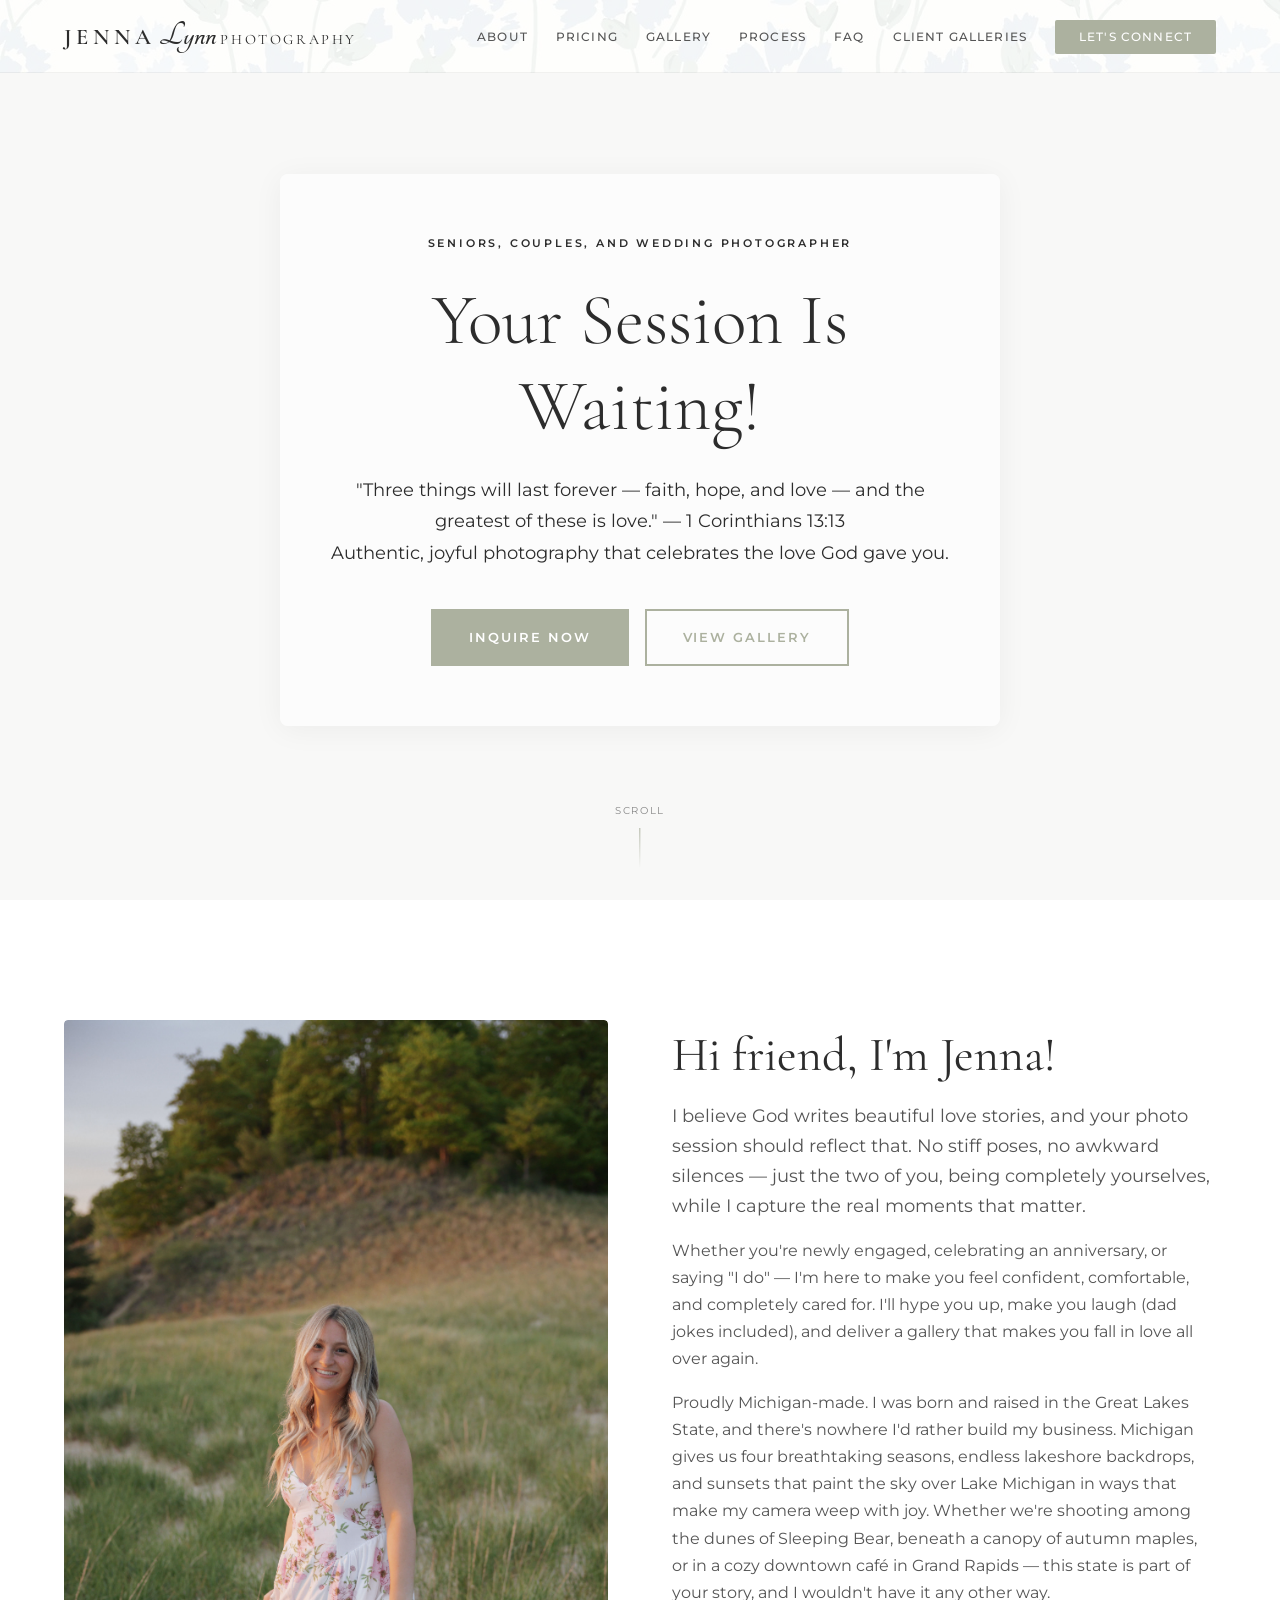
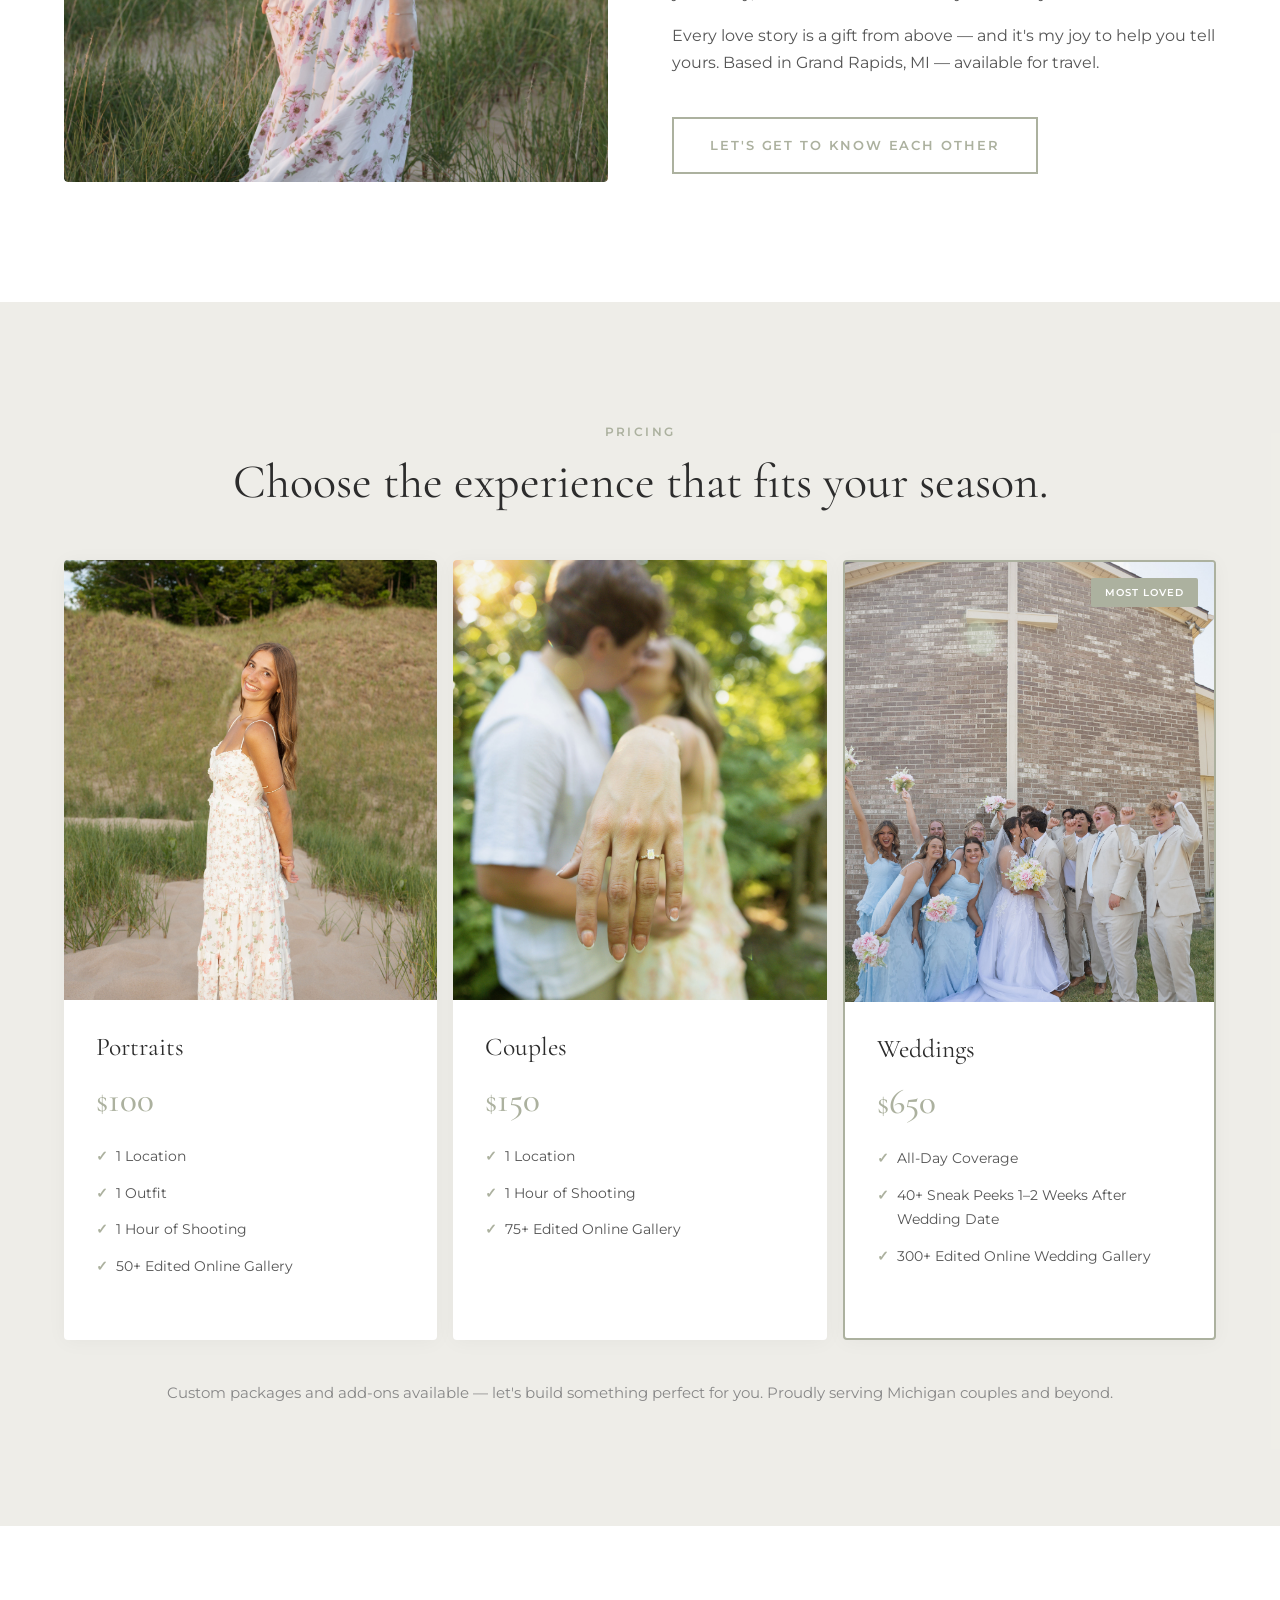
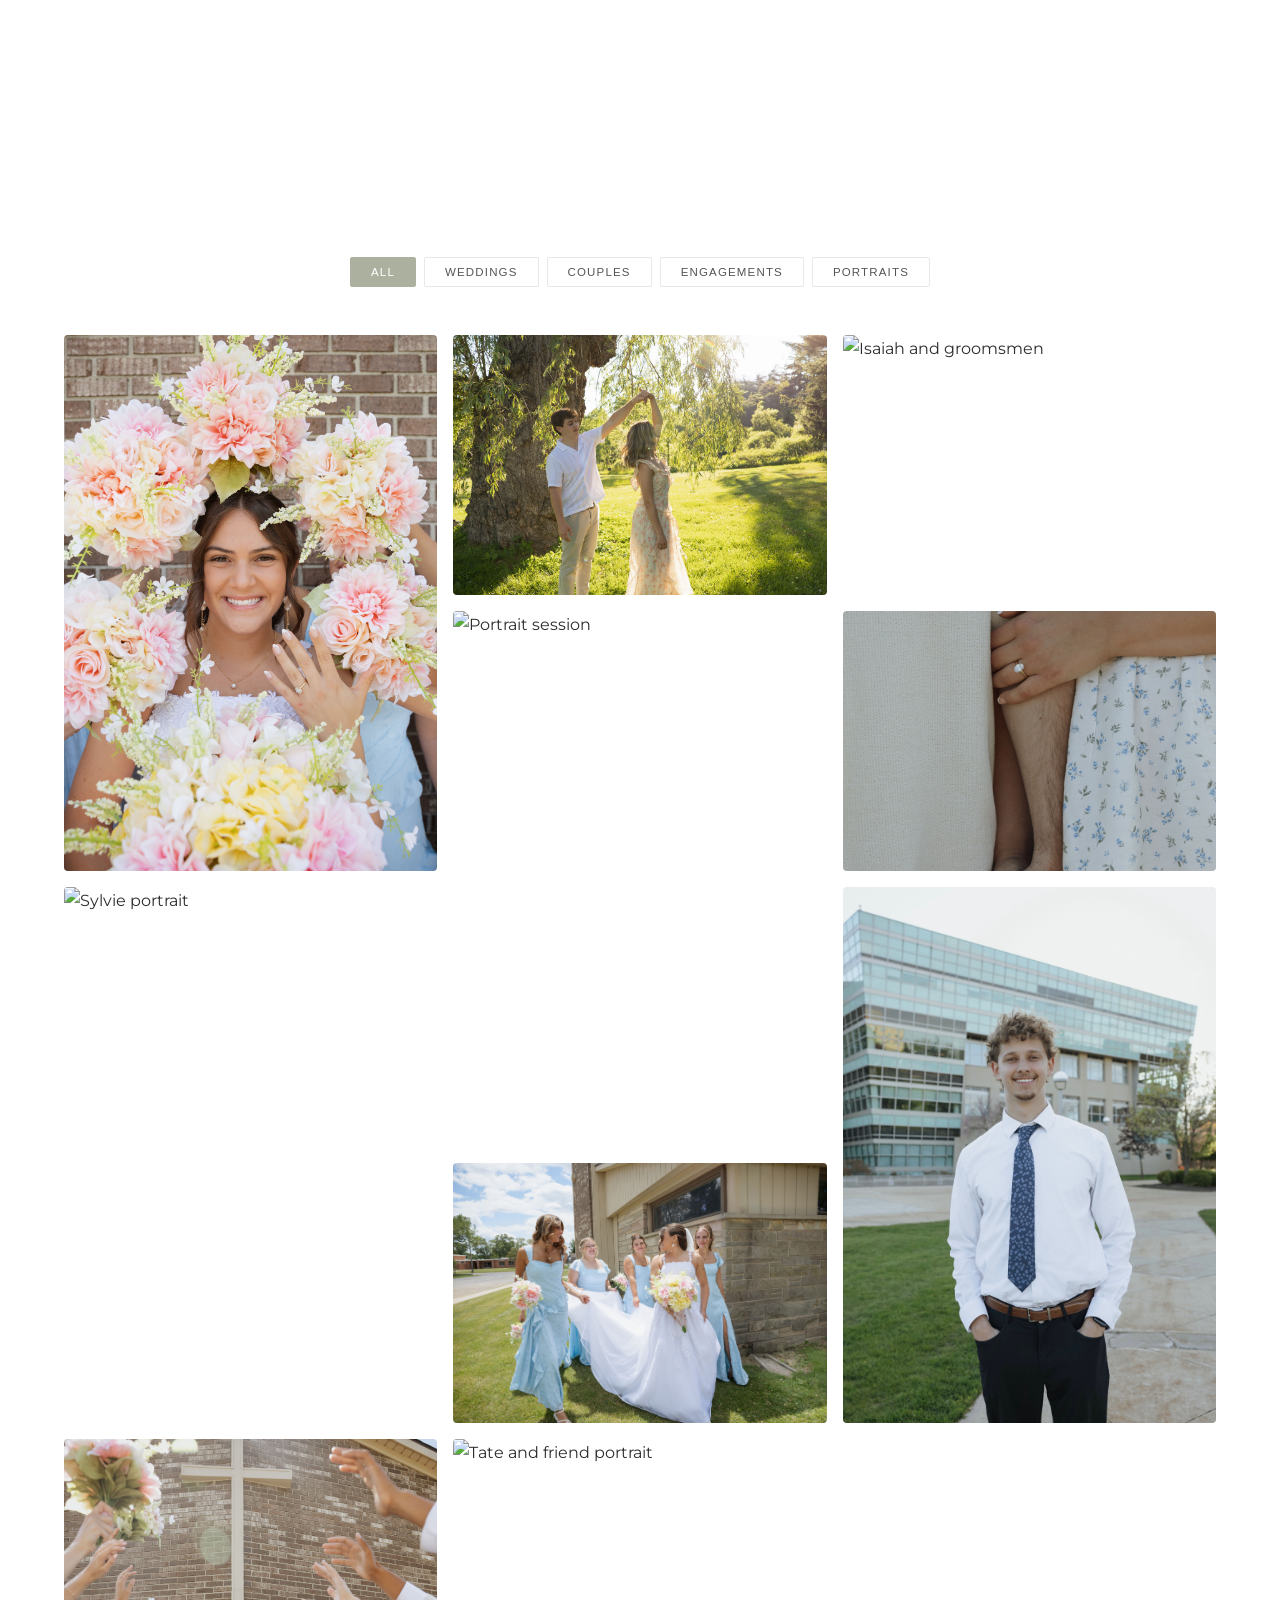
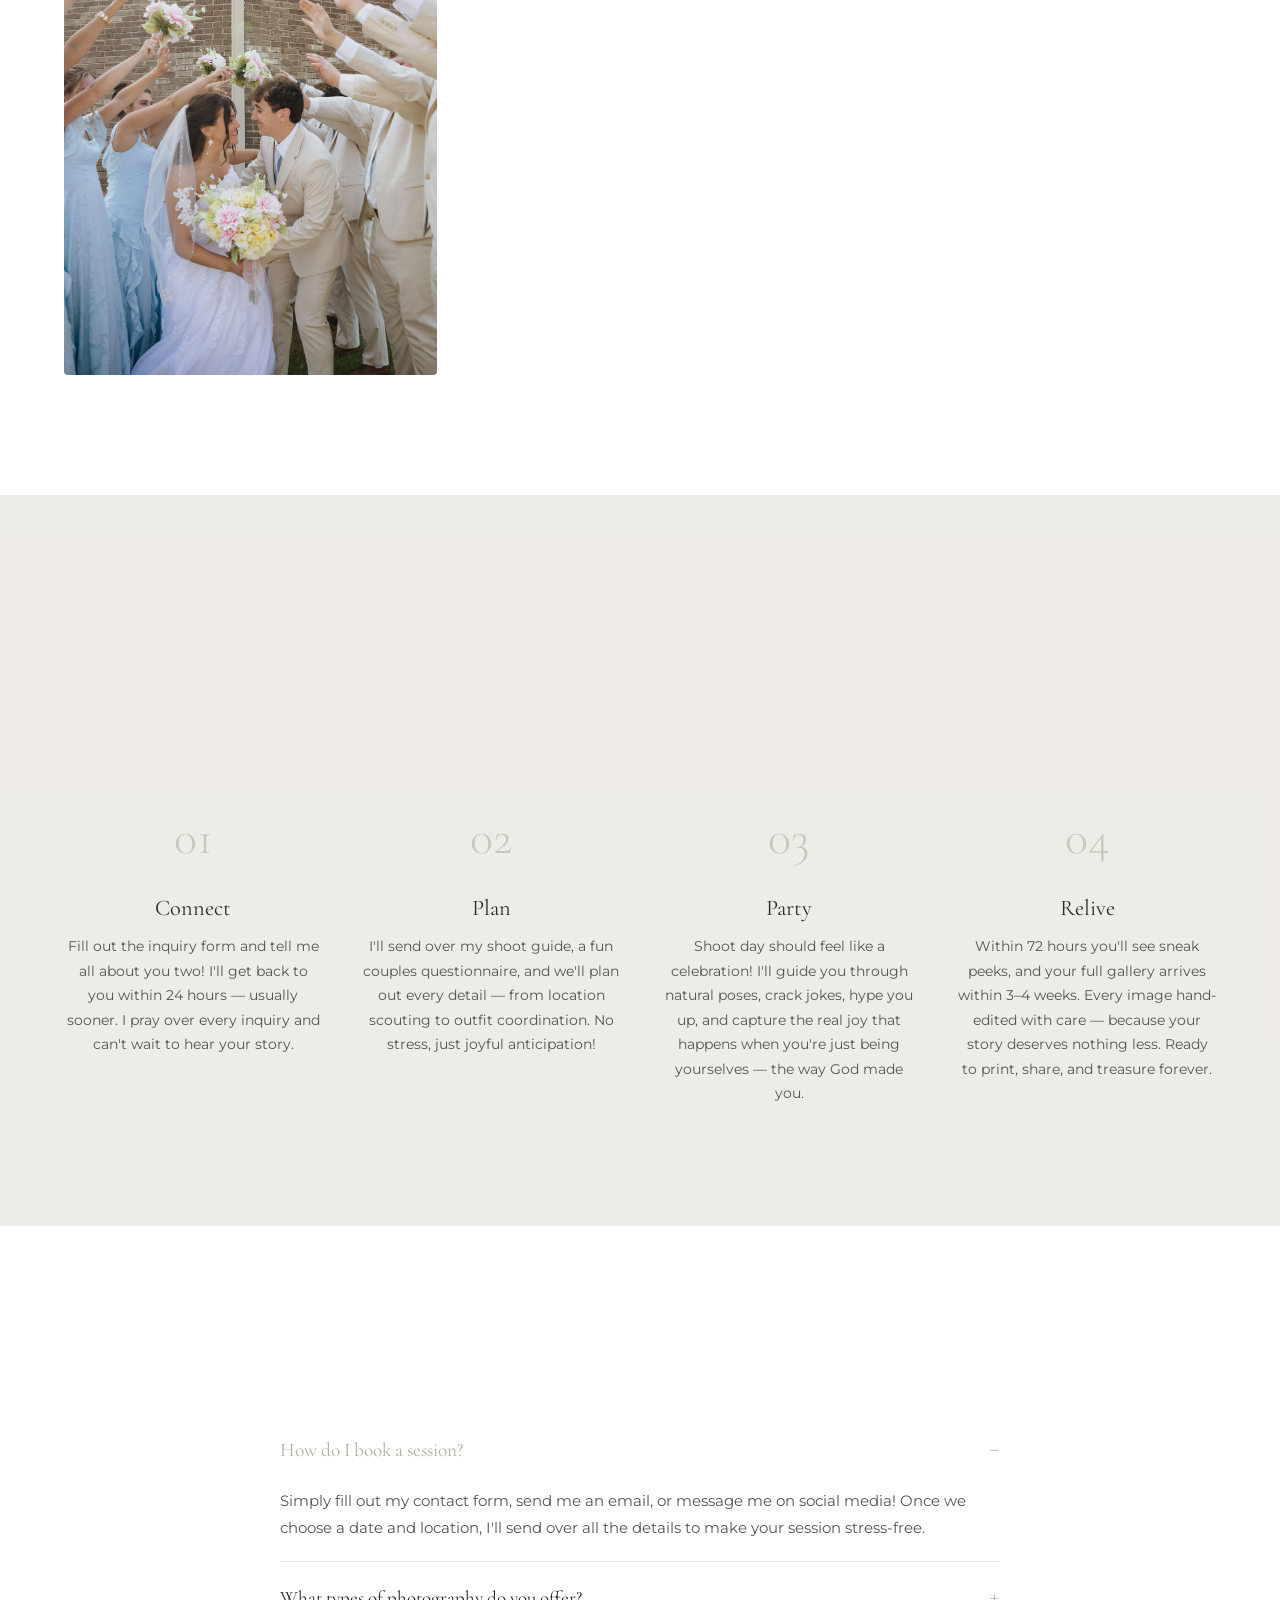
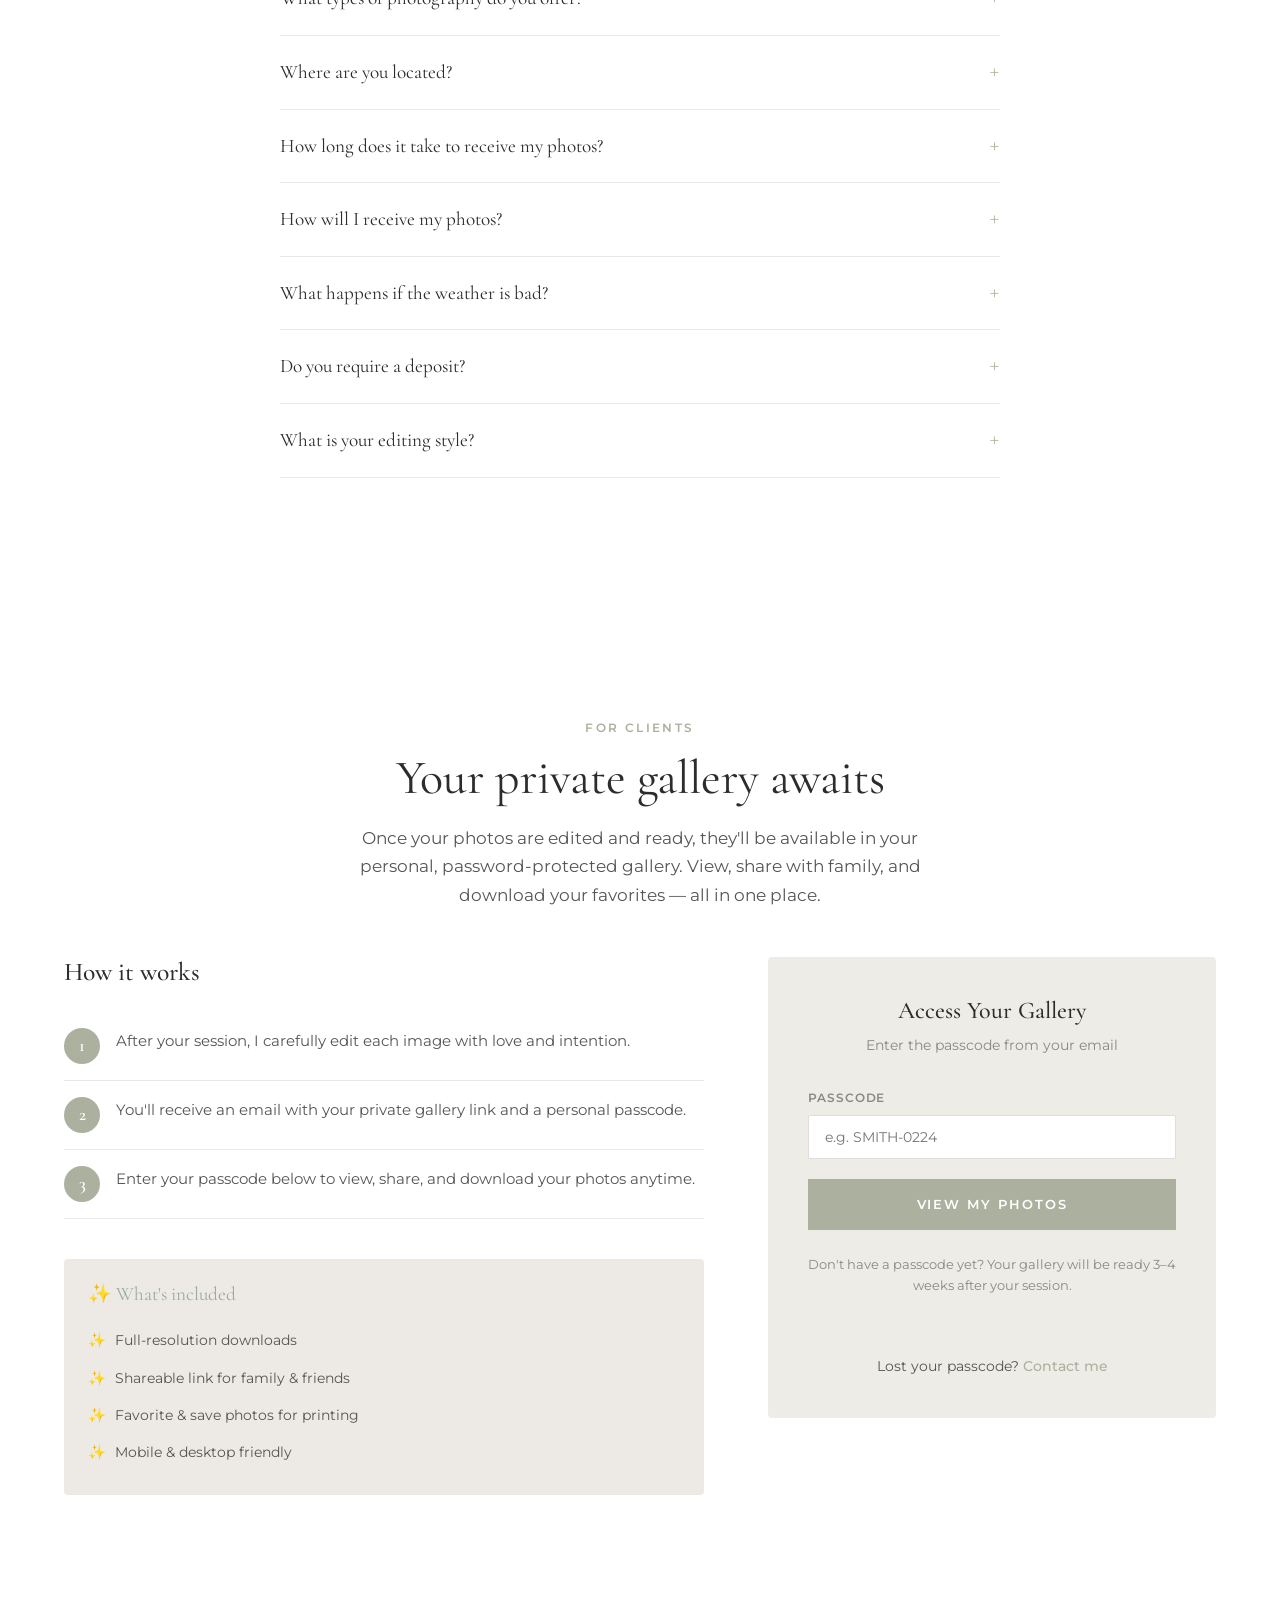
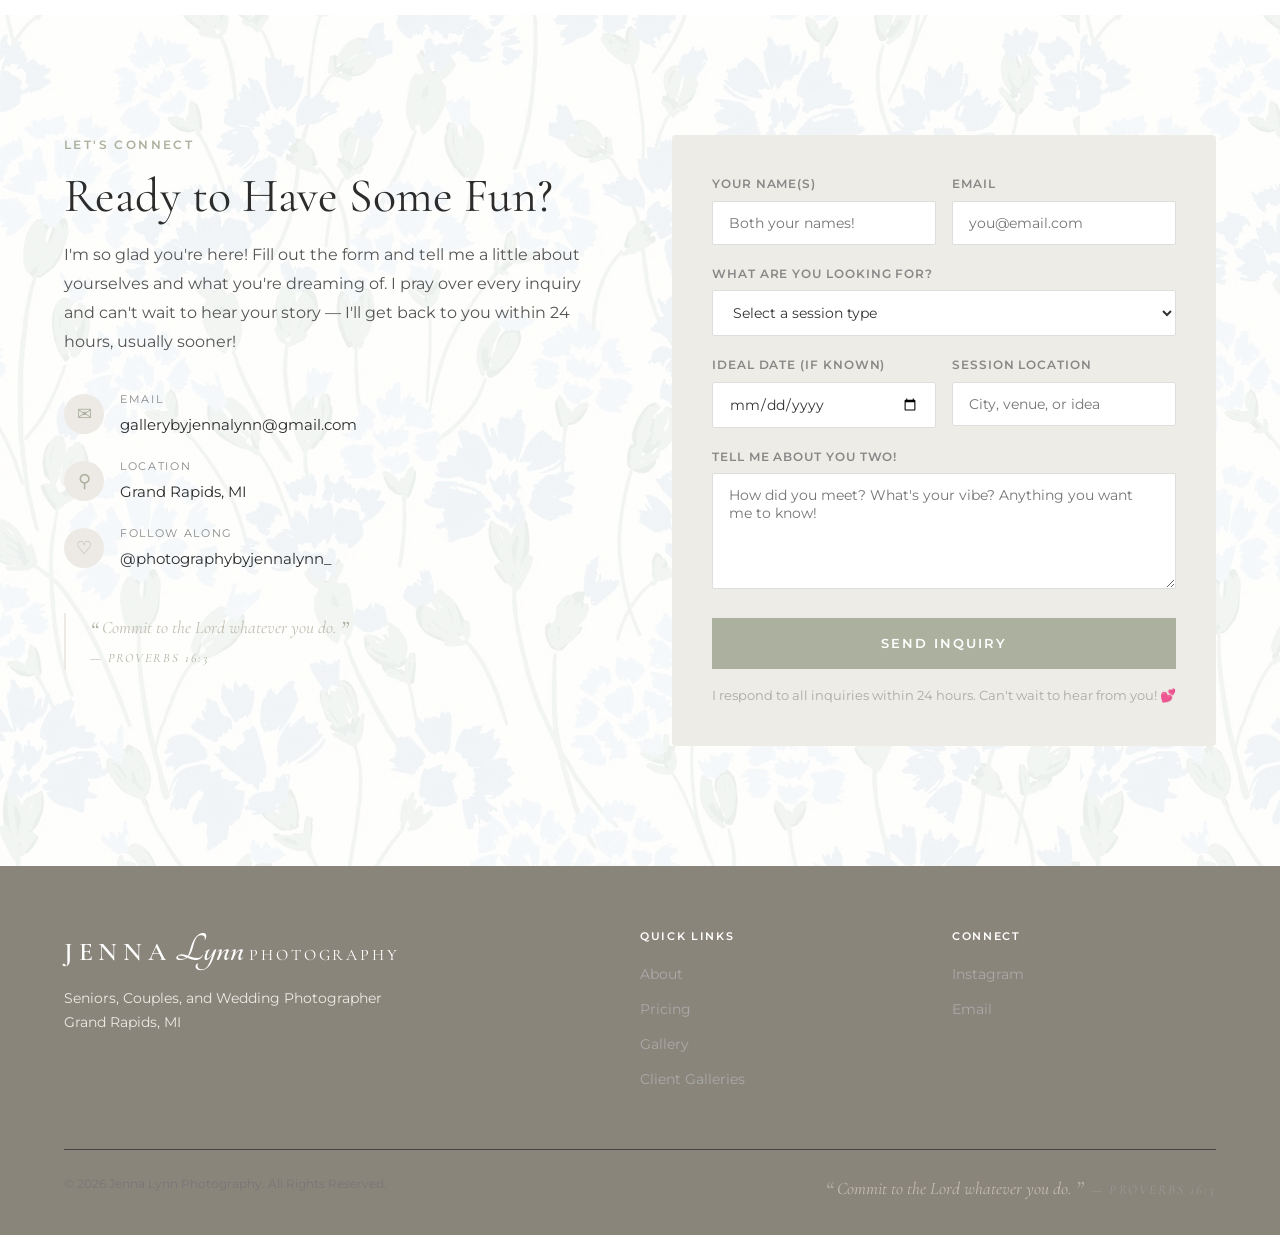
==== commit 36315243: "Set location to Grand Rapids, MI, remove 'Available Worldwide', remove 'Meet Jenna' tag - Replace Mi" ====
--- a/index.html
+++ b/index.html
@@ -3,11 +3,11 @@
 <head>
     <meta charset="UTF-8">
     <meta name="viewport" content="width=device-width, initial-scale=1.0">
-    <meta name="description" content="Wedding and couples photography in Michigan, available worldwide. Sessions crafted with you in mind.">
+    <meta name="description" content="Seniors, couples, and wedding photography in Grand Rapids, MI. Sessions crafted with you in mind.">
     <title>Jenna Lynn Photography — Seniors, Couples, and Wedding Photography</title>
     <meta property="og:type" content="website" />
     <meta property="og:title" content="Jenna Lynn Photography — Seniors, Couples, and Wedding Photography" />
-    <meta property="og:description" content="Wedding and couples photography in Michigan, available worldwide." />
+    <meta property="og:description" content="Seniors, couples, and wedding photography in Grand Rapids, MI." />
     <meta property="og:image" content="photos/about/jenna-portrait.jpg" />
     <link rel="preconnect" href="https://fonts.googleapis.com">
     <link rel="preconnect" href="https://fonts.gstatic.com" crossorigin>
@@ -131,12 +131,11 @@
                 </div>
             </div>
             <div class="about-text">
-                <p class="section-label">Meet Jenna</p>
-                <h2 class="section-title">I'm Not Just Your Photographer —<br>I'm Your Biggest Hype Girl</h2>
+                <h2 class="section-title">Hi friend, I'm Jenna!</h2>
                 <p class="lead">I believe God writes beautiful love stories, and your photo session should reflect that. No stiff poses, no awkward silences — just the two of you, being completely yourselves, while I capture the real moments that matter.</p>
 <p class="">Whether you're newly engaged, celebrating an anniversary, or saying &quot;I do&quot; — I'm here to make you feel confident, comfortable, and completely cared for. I'll hype you up, make you laugh (dad jokes included), and deliver a gallery that makes you fall in love all over again.</p>
 <p class="">Proudly Michigan-made. I was born and raised in the Great Lakes State, and there's nowhere I'd rather build my business. Michigan gives us four breathtaking seasons, endless lakeshore backdrops, and sunsets that paint the sky over Lake Michigan in ways that make my camera weep with joy. Whether we're shooting among the dunes of Sleeping Bear, beneath a canopy of autumn maples, or in a cozy downtown café in Grand Rapids — this state is part of your story, and I wouldn't have it any other way.</p>
-<p class="">Every love story is a gift from above — and it's my joy to help you tell yours. Based in Michigan — available for travel worldwide.</p>
+<p class="">Every love story is a gift from above — and it's my joy to help you tell yours. Based in Grand Rapids, MI — available for travel.</p>
 
                 <a href="#contact" class="btn btn-outline">Let's Get to Know Each Other</a>
             </div>
@@ -447,7 +446,7 @@
                         <span class="contact-icon">⚲</span>
                         <div>
                             <small>Location</small>
-                            <span>Michigan — Available Worldwide</span>
+                            <span>Grand Rapids, MI</span>
                         </div>
                     </div>
                     <div class="contact-item">
@@ -520,7 +519,7 @@
         <div class="footer-grid">
             <div class="footer-col footer-brand">
                 <div class="footer-logo-wordmark"><span class="logo-jenna footer-logo-jenna">JENNA</span> <span class="logo-lynn footer-logo-lynn">Lynn</span> <span class="logo-photo footer-logo-photo">Photography</span></div>
-                <p class="footer-tagline">Seniors, Couples, and Wedding Photographer<br>Michigan — Available Worldwide</p>
+                <p class="footer-tagline">Seniors, Couples, and Wedding Photographer<br>Grand Rapids, MI</p>
             </div>
             <div class="footer-col">
                 <h4>Quick Links</h4>
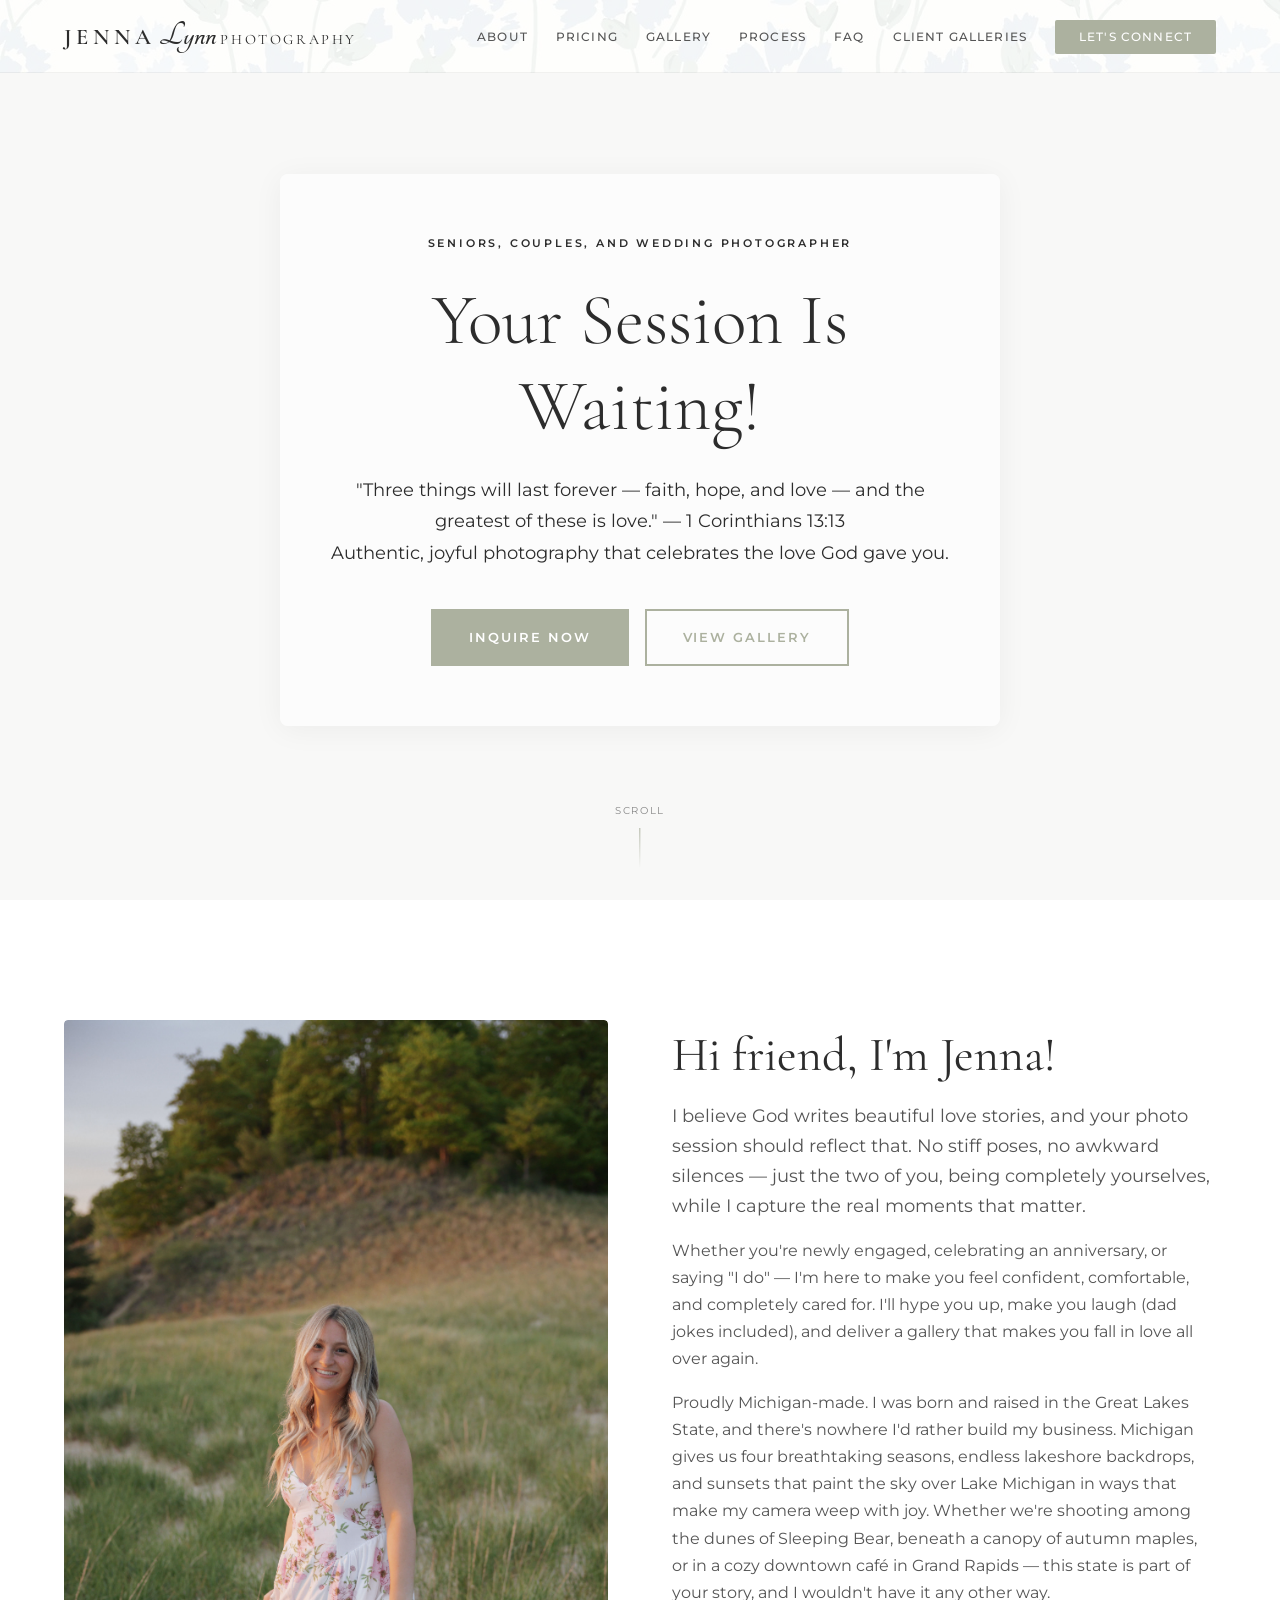
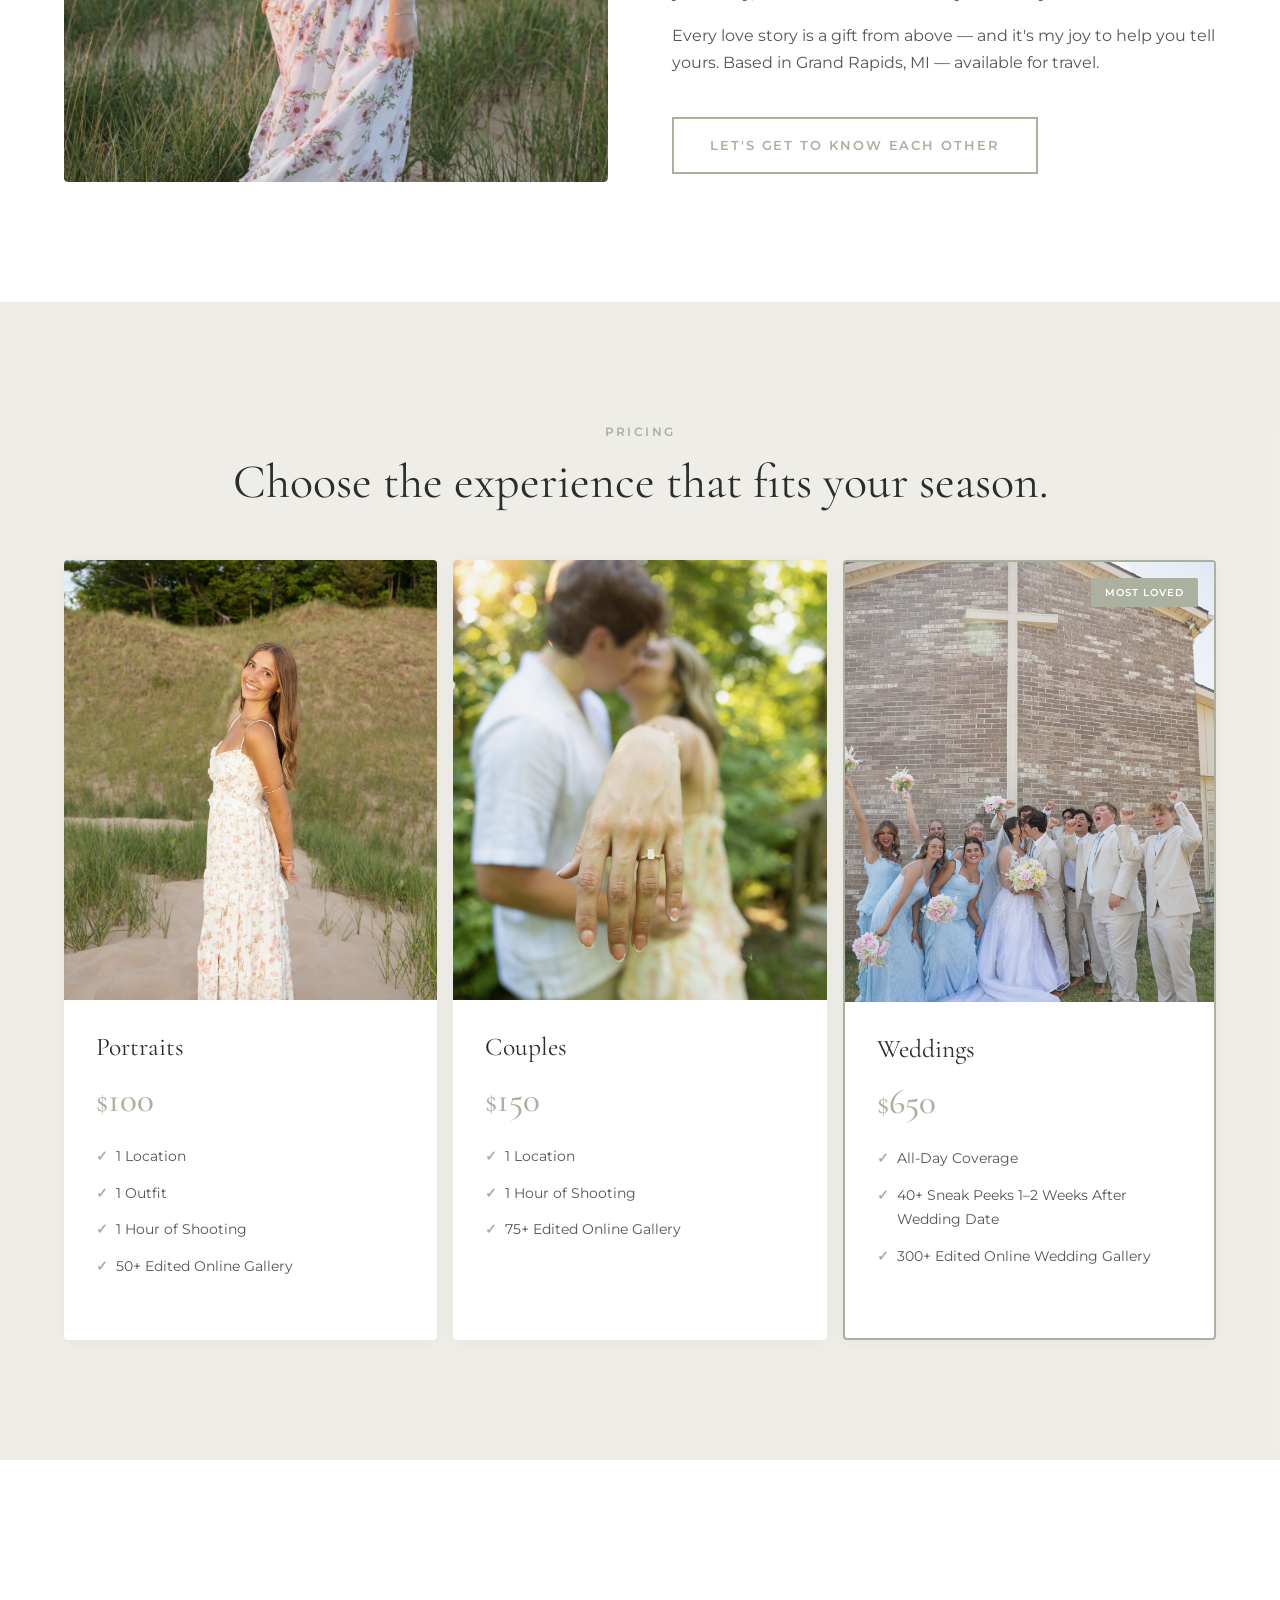
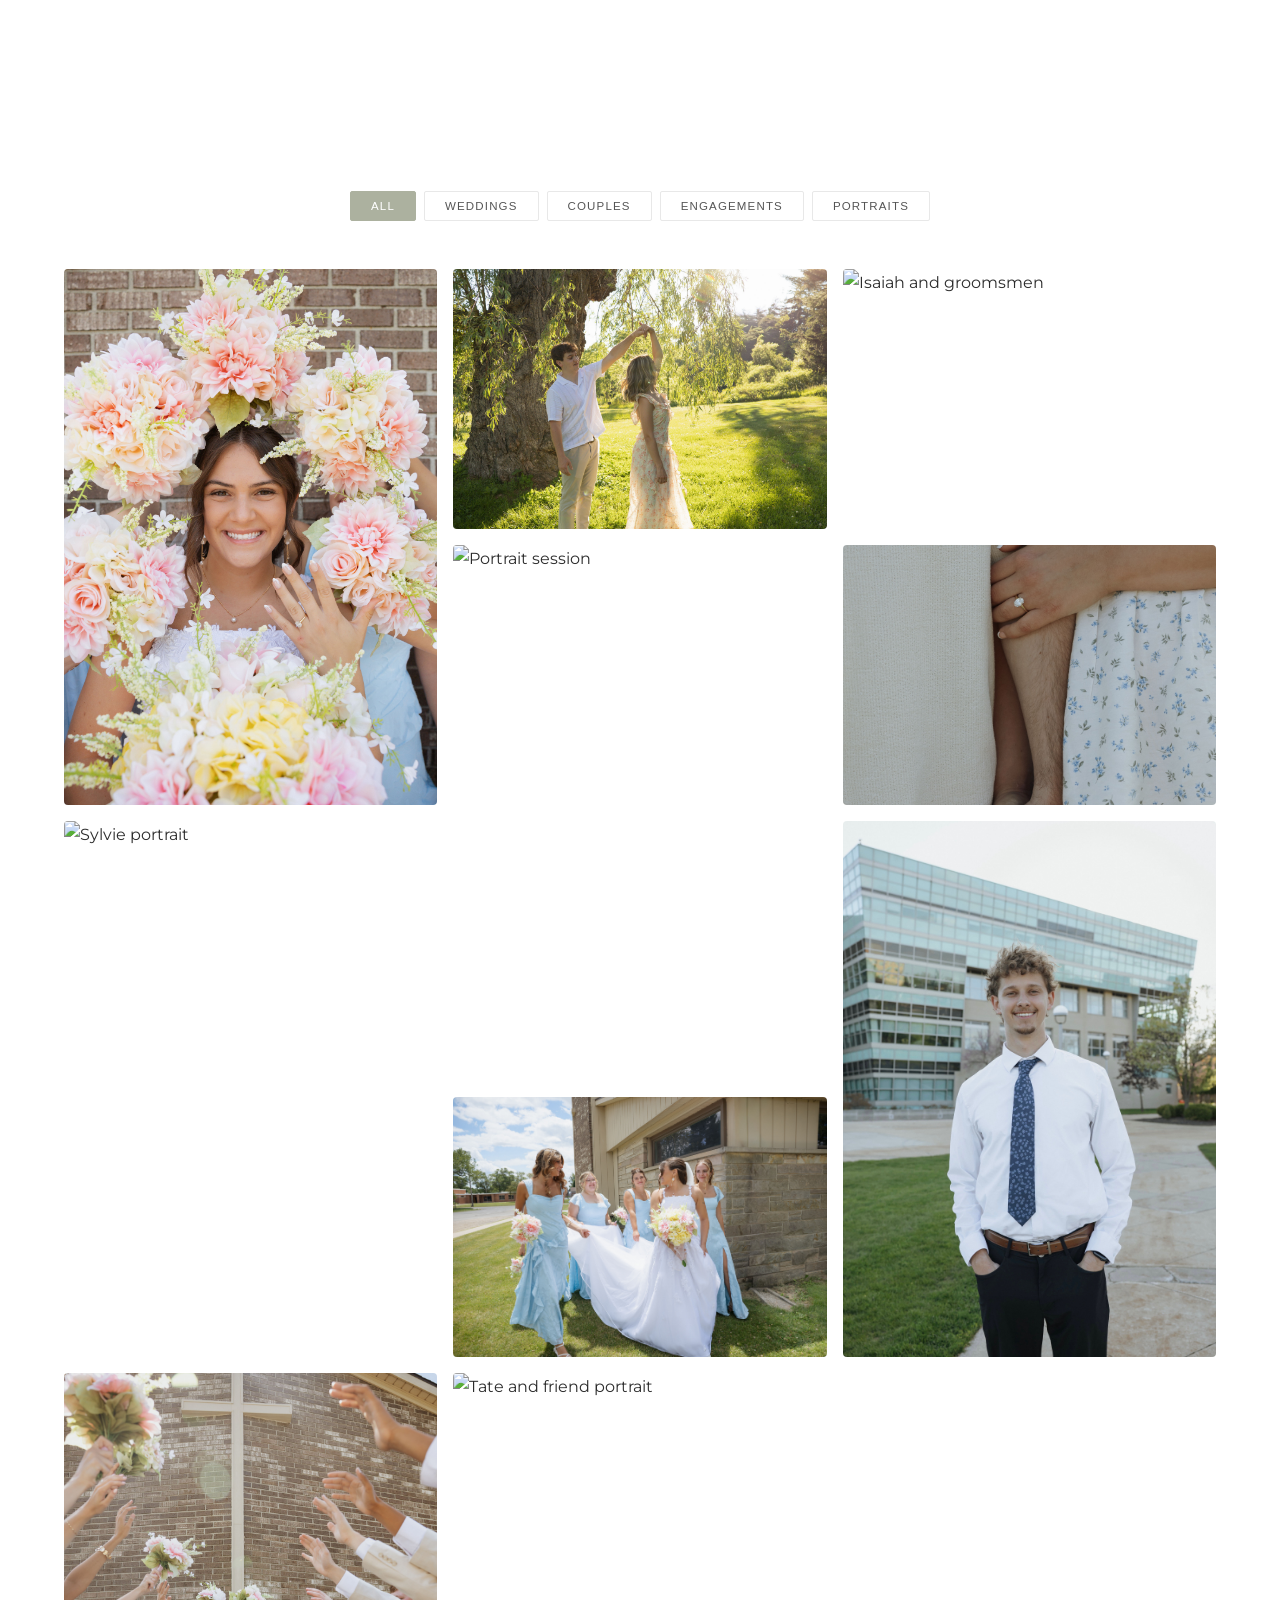
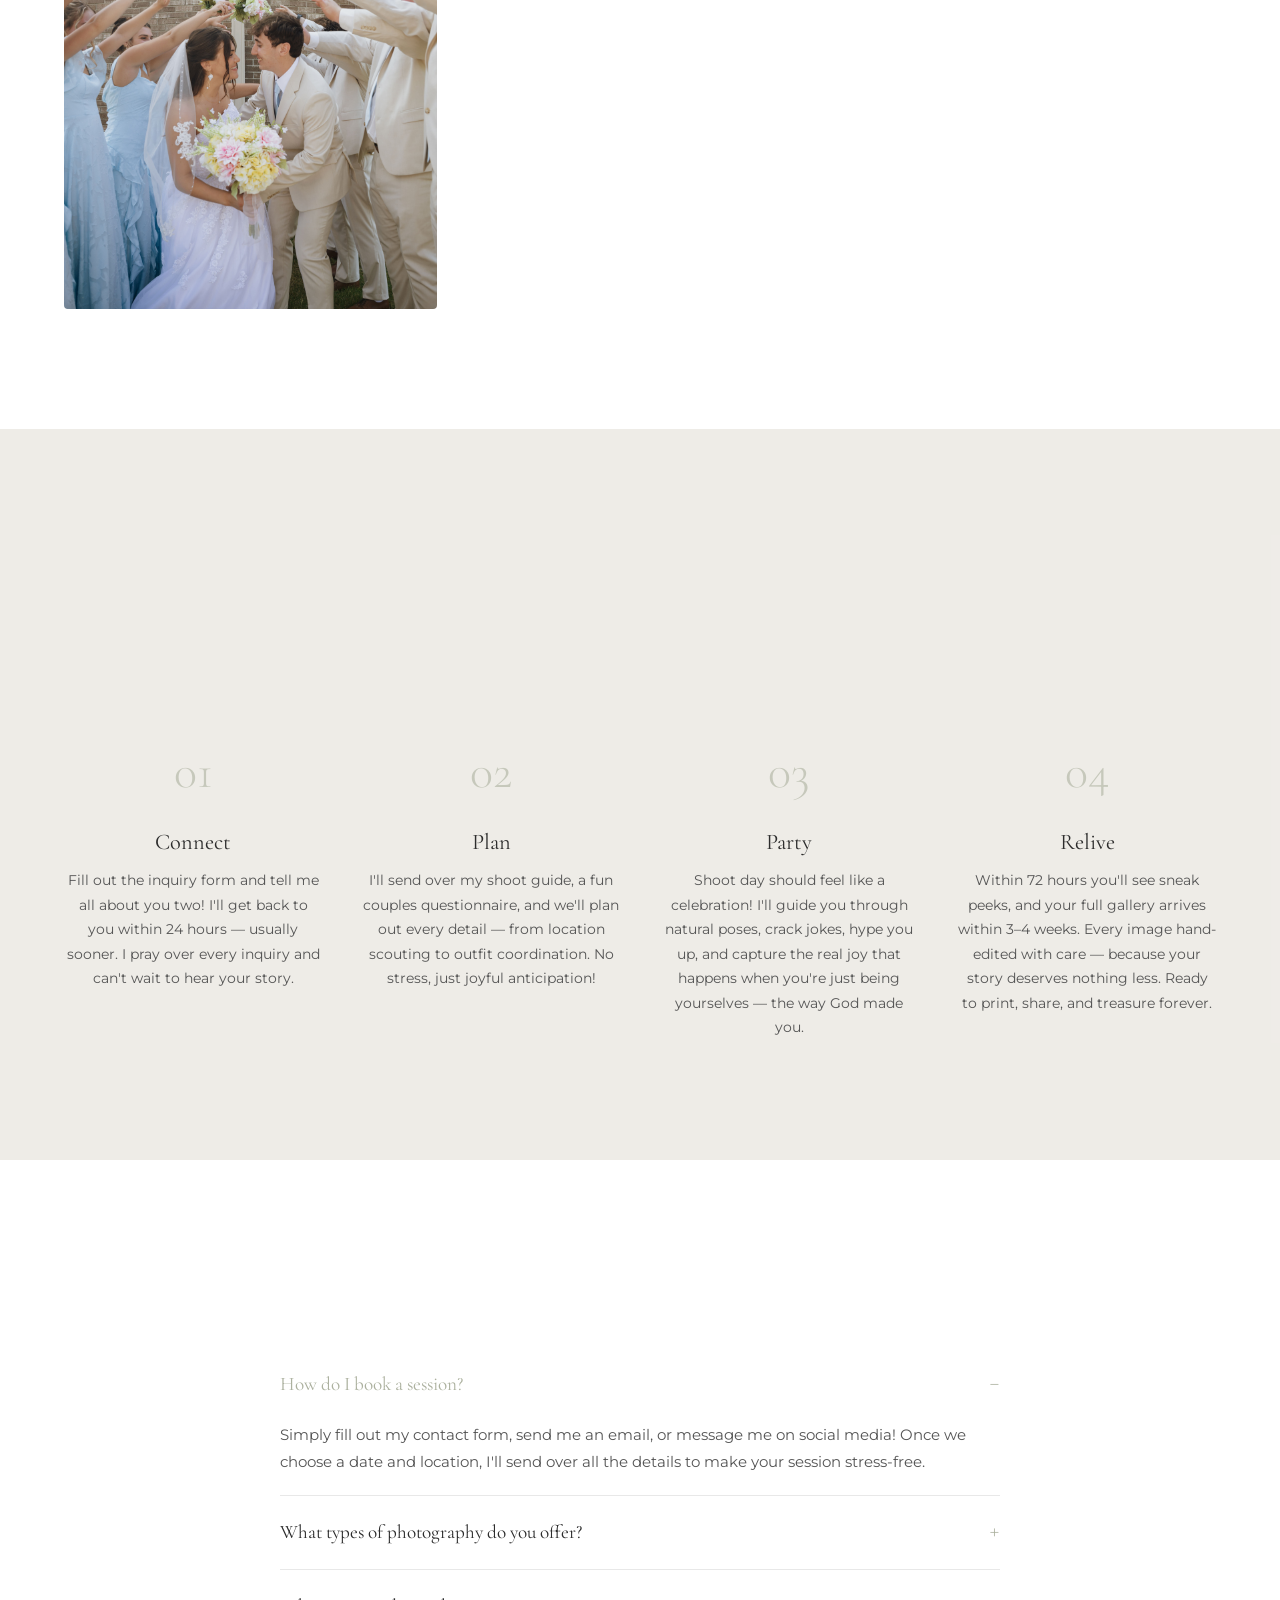
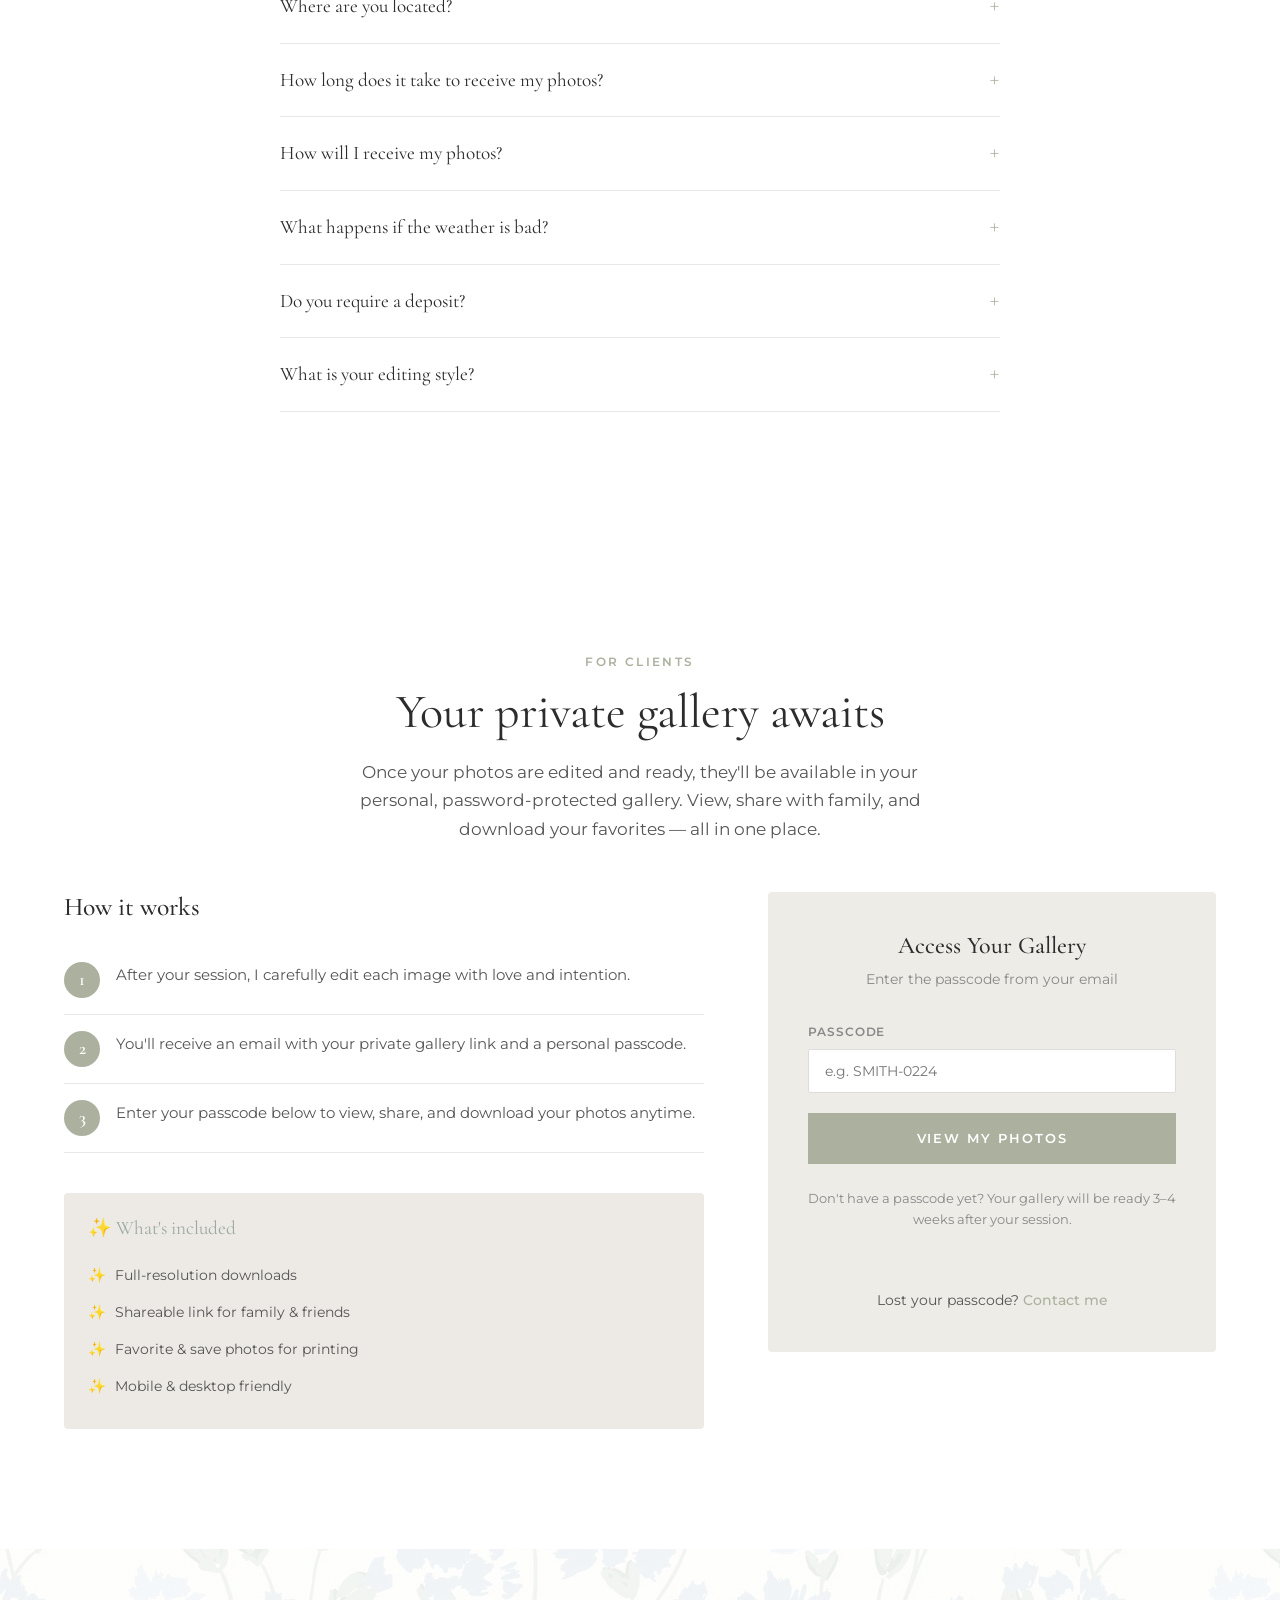
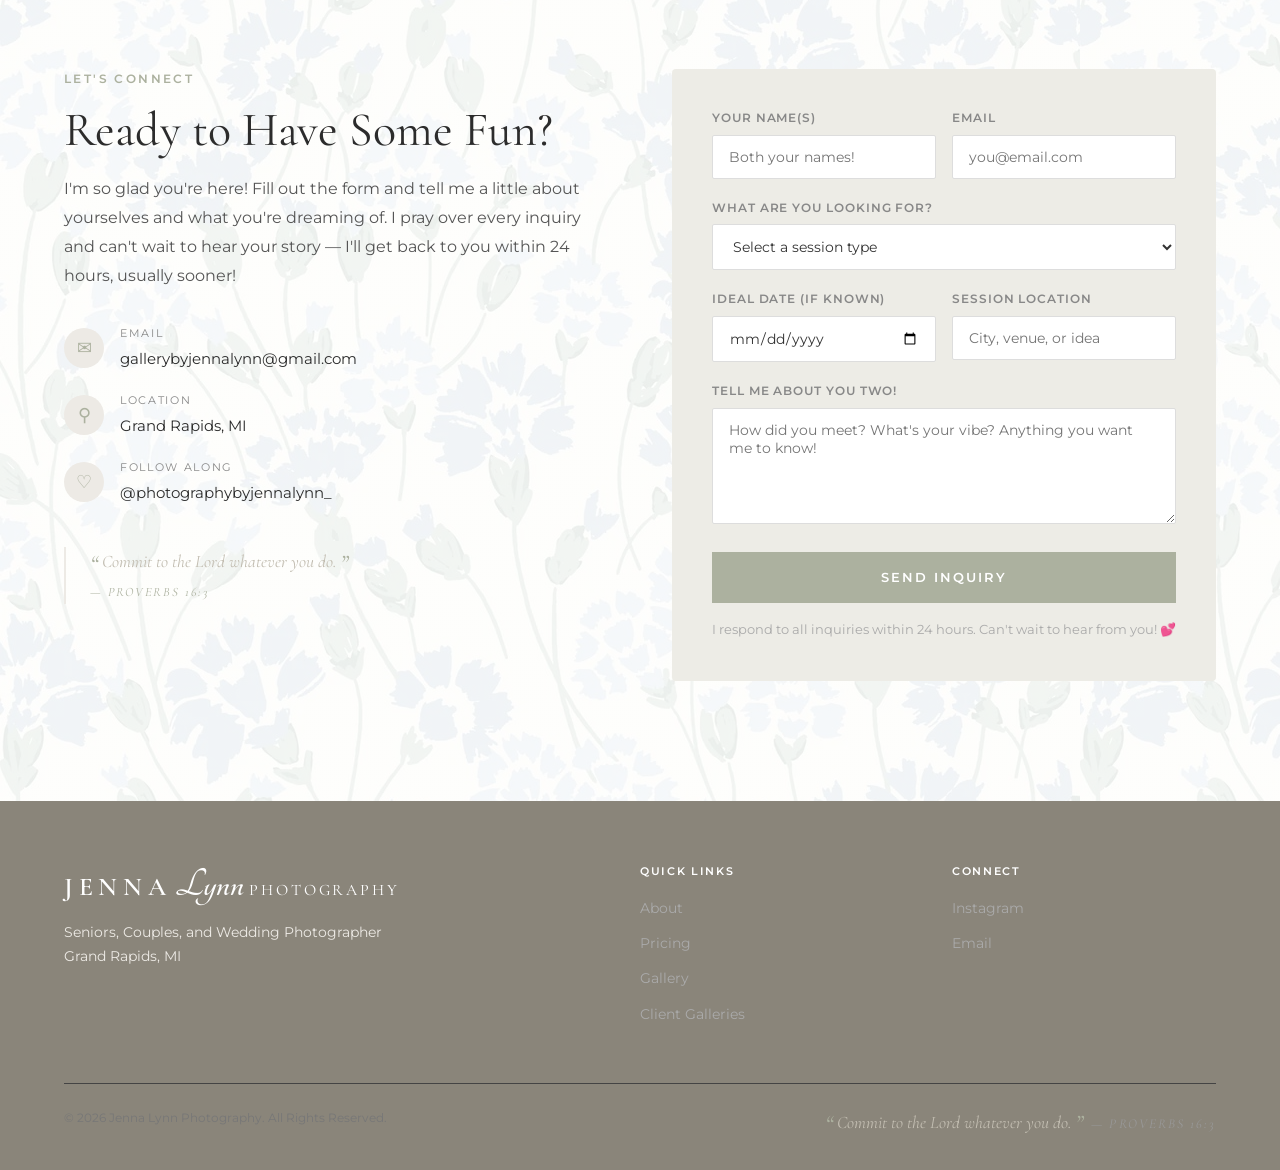
==== commit 2279192a: "Remove services note text from pricing section" ====
--- a/index.html
+++ b/index.html
@@ -203,7 +203,7 @@
             </div>
         </div>
         </div>
-        <p class="custom-note">Custom packages and add-ons available — let's build something perfect for you. Proudly serving Michigan couples and beyond.</p>
+
     </div>
 </section>
 
